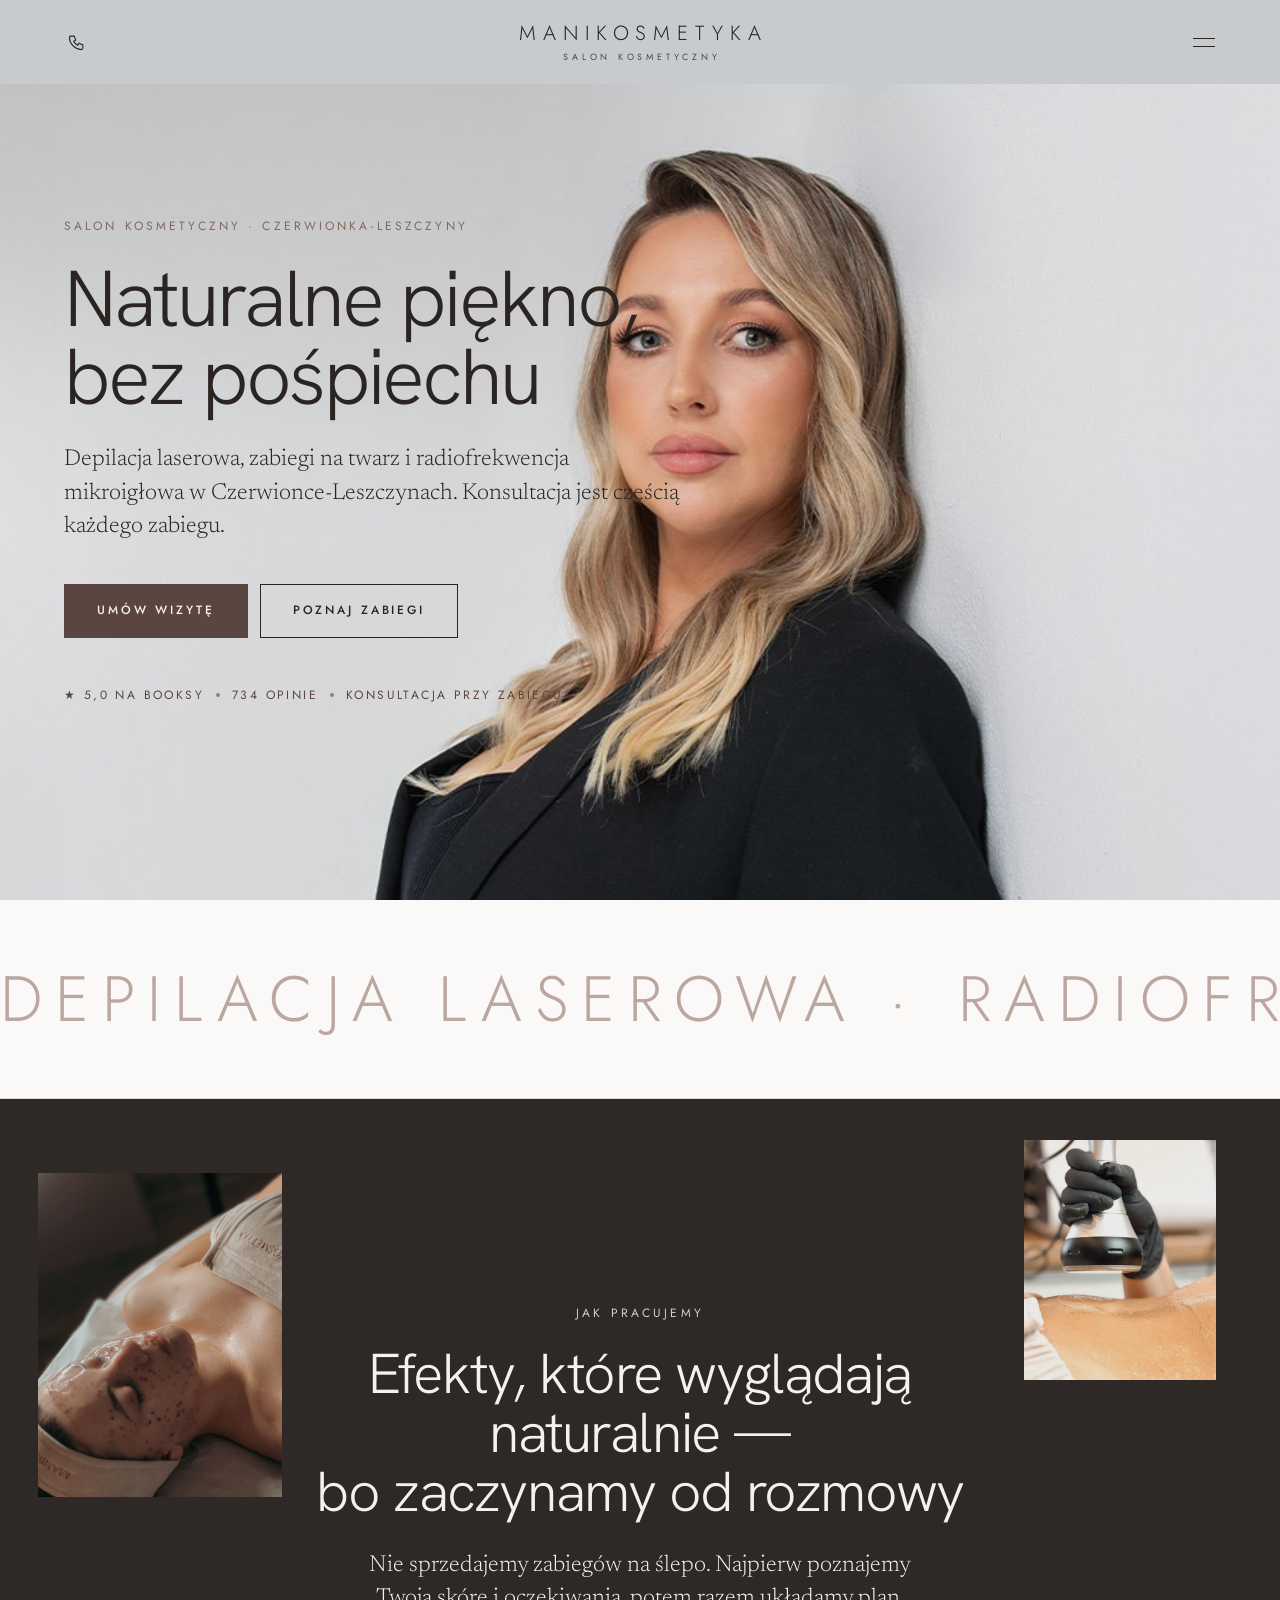
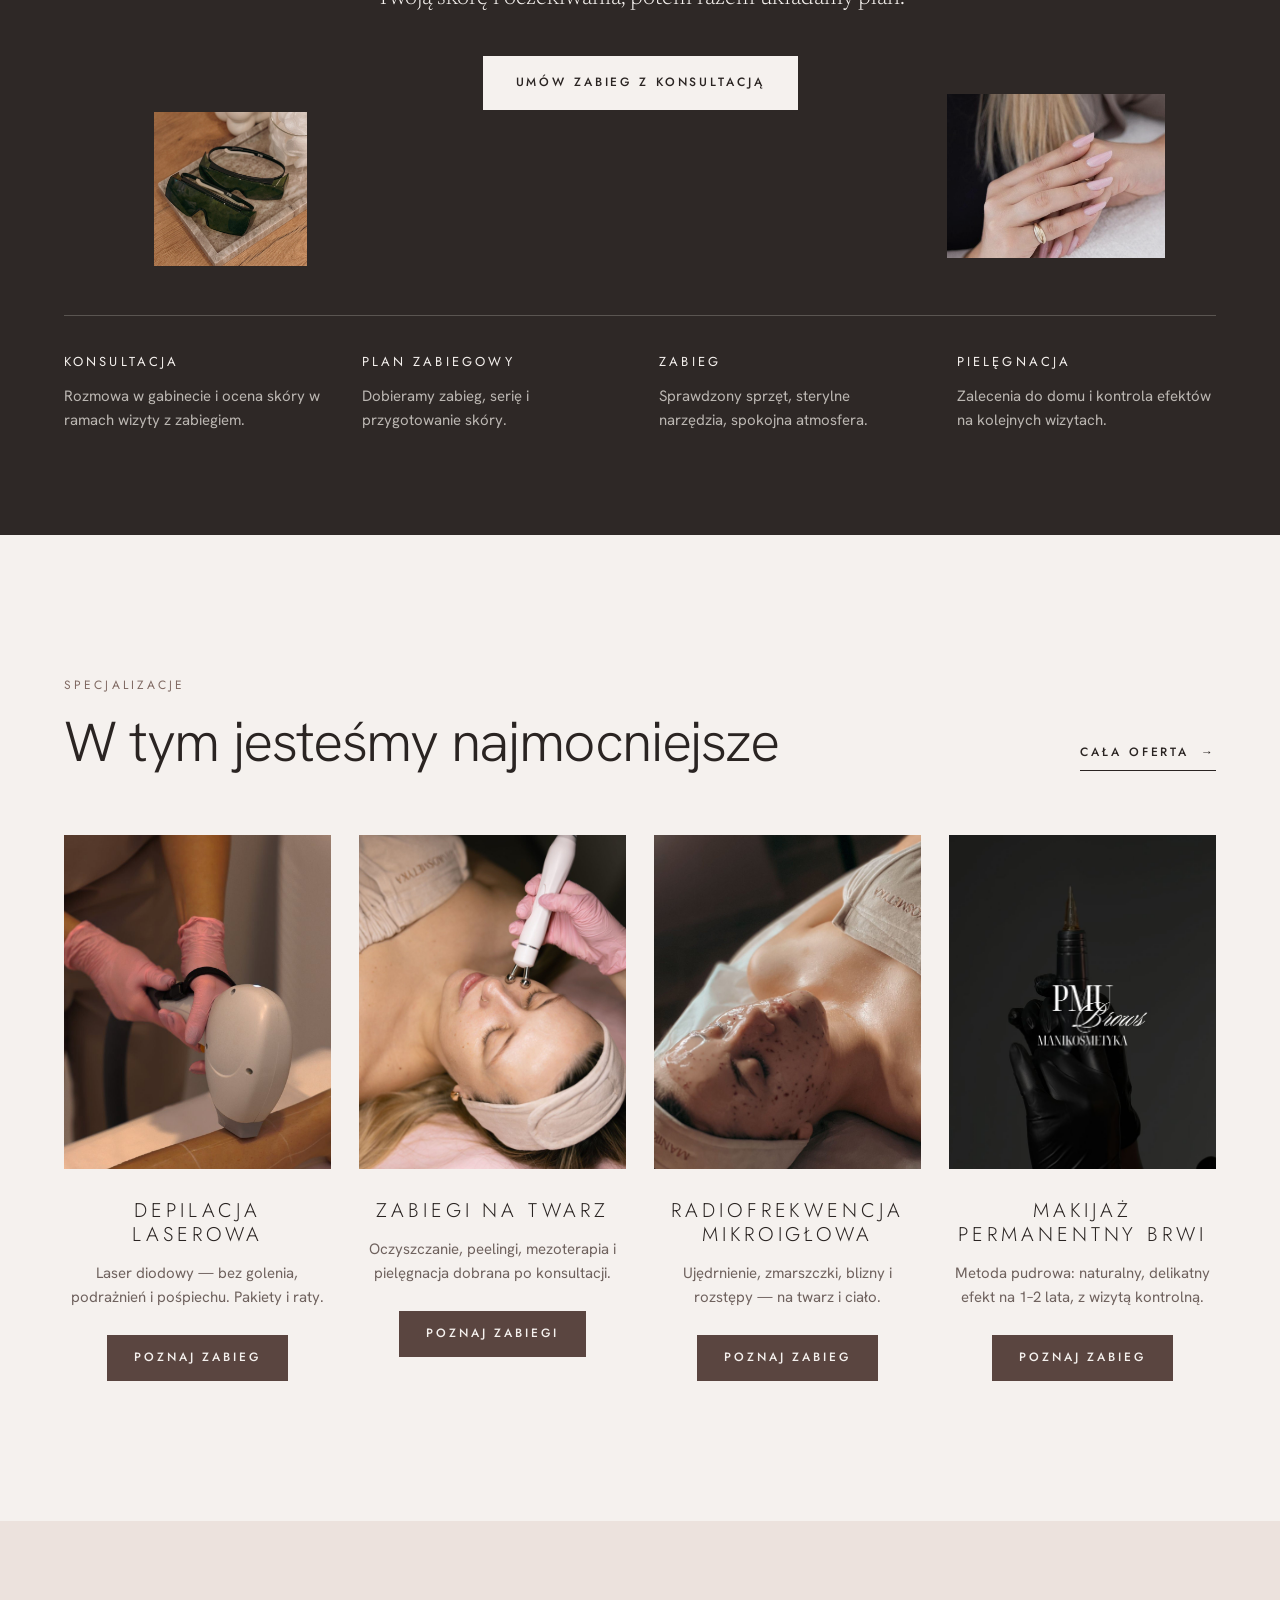
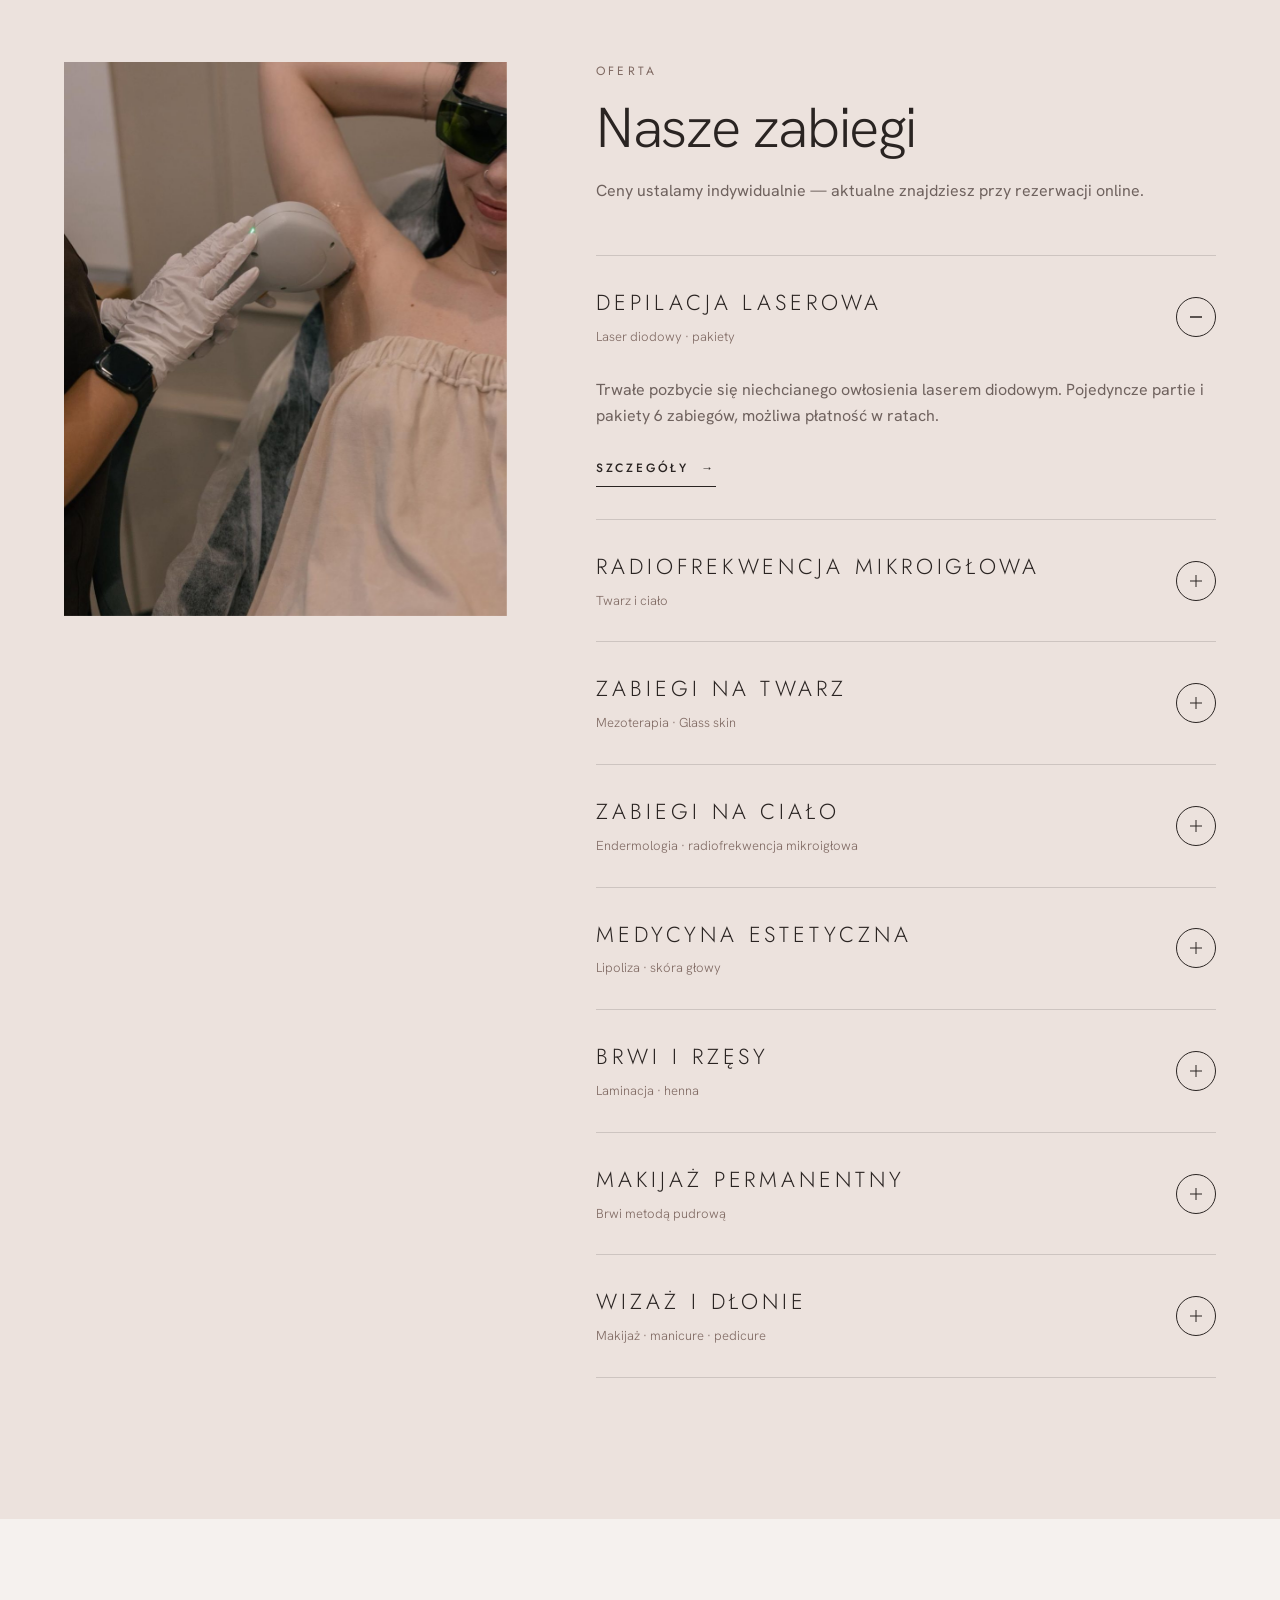
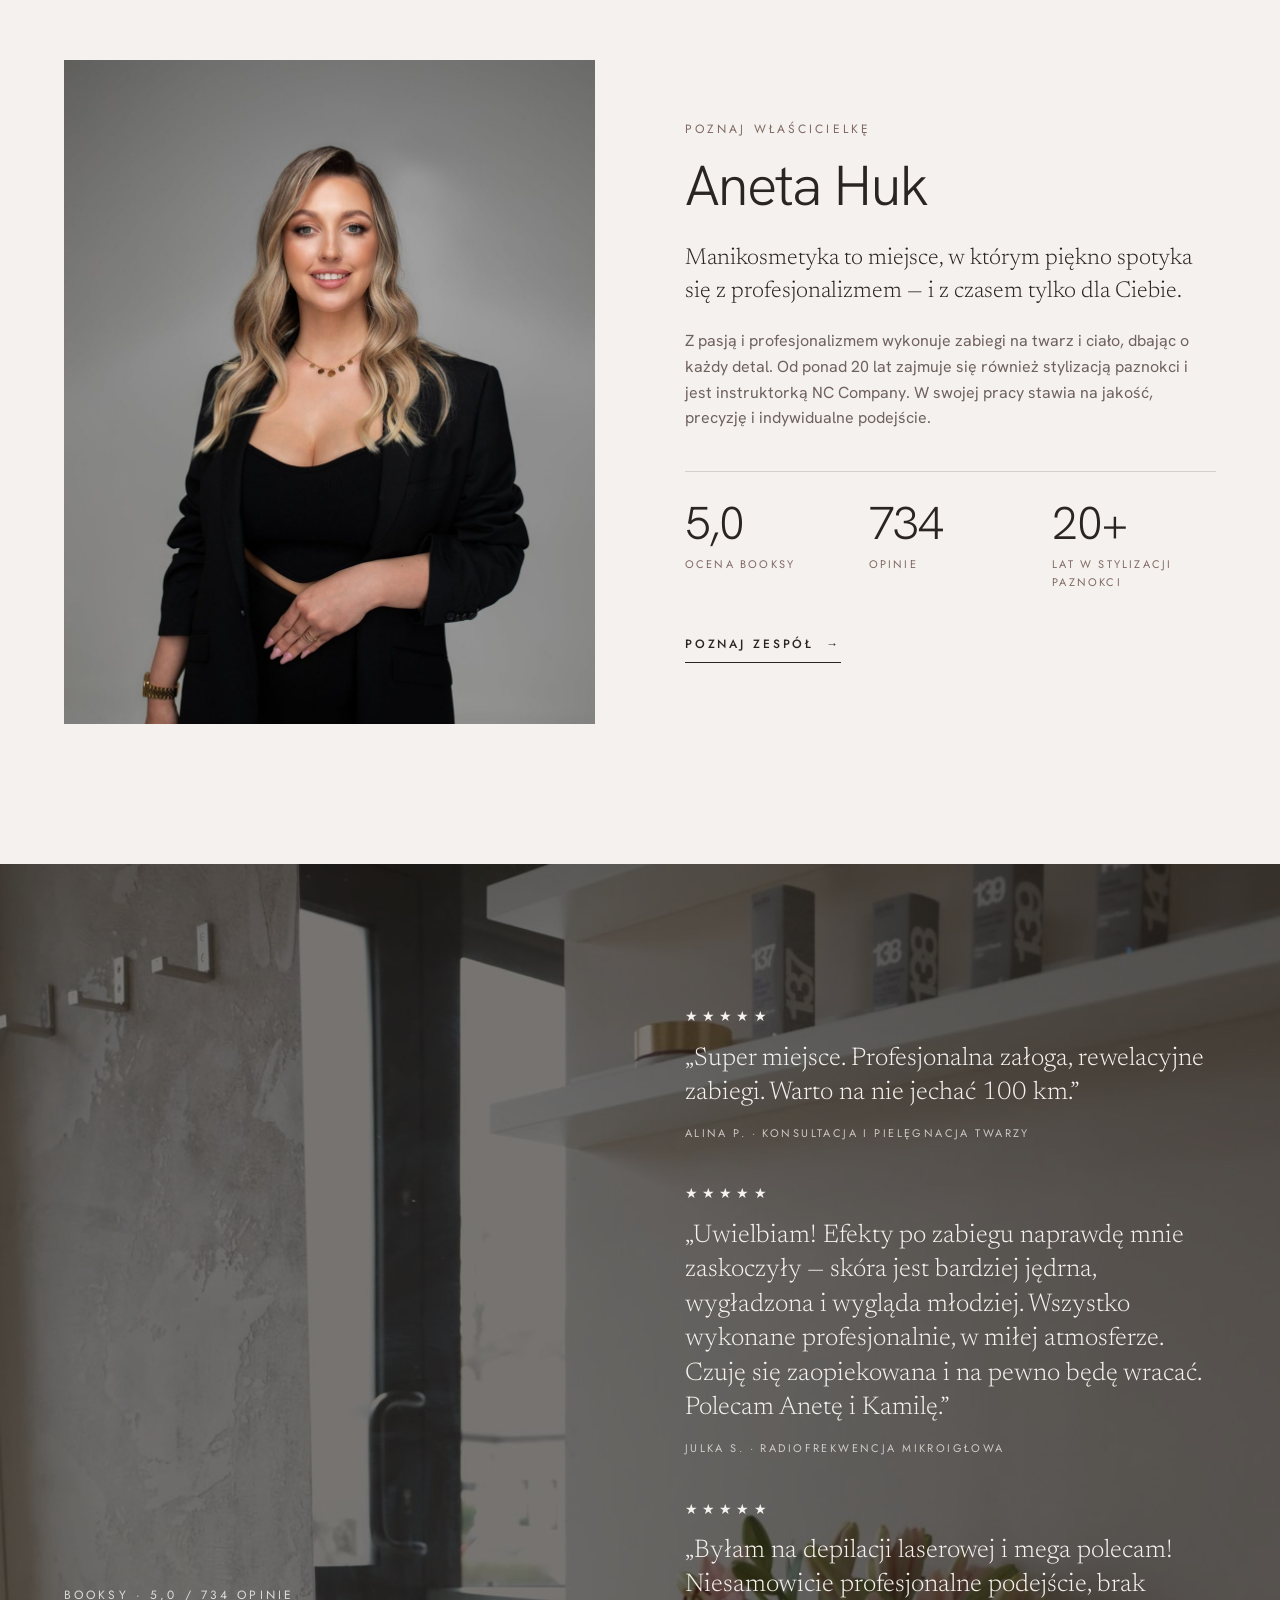
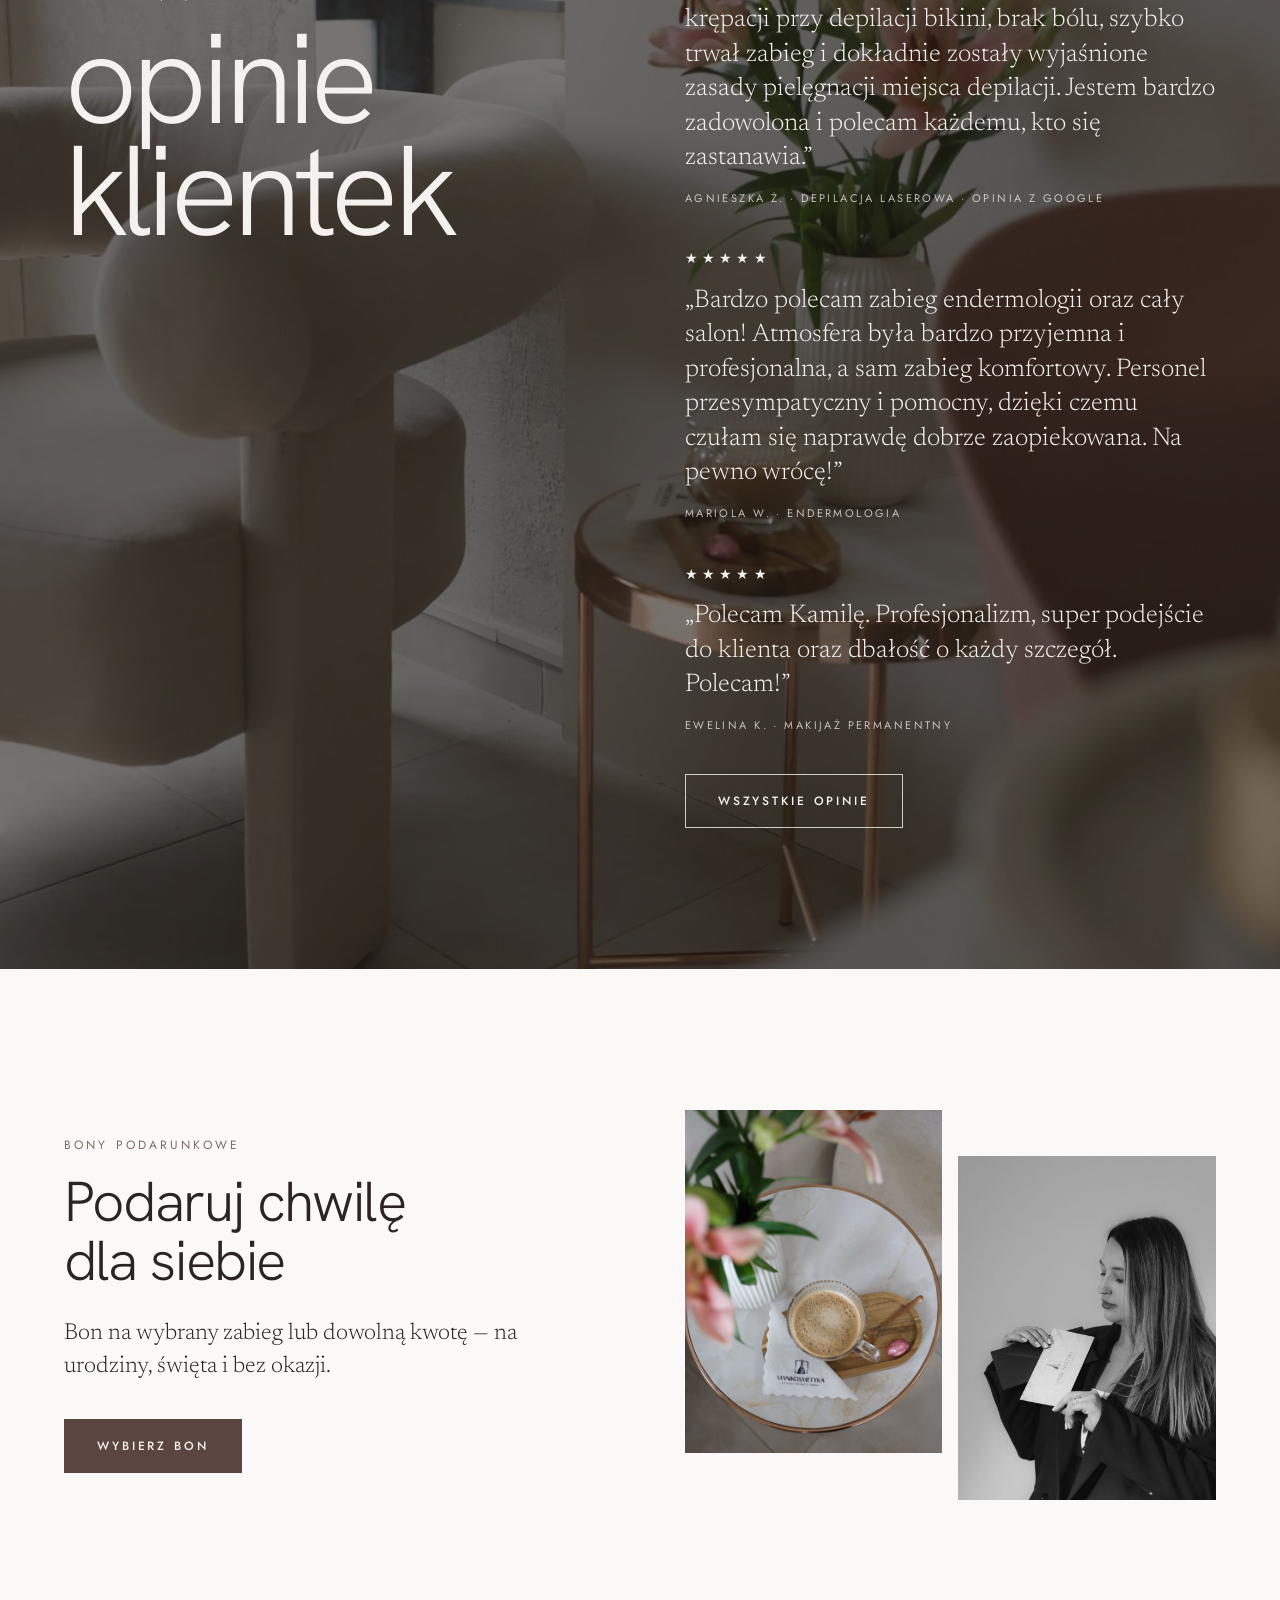
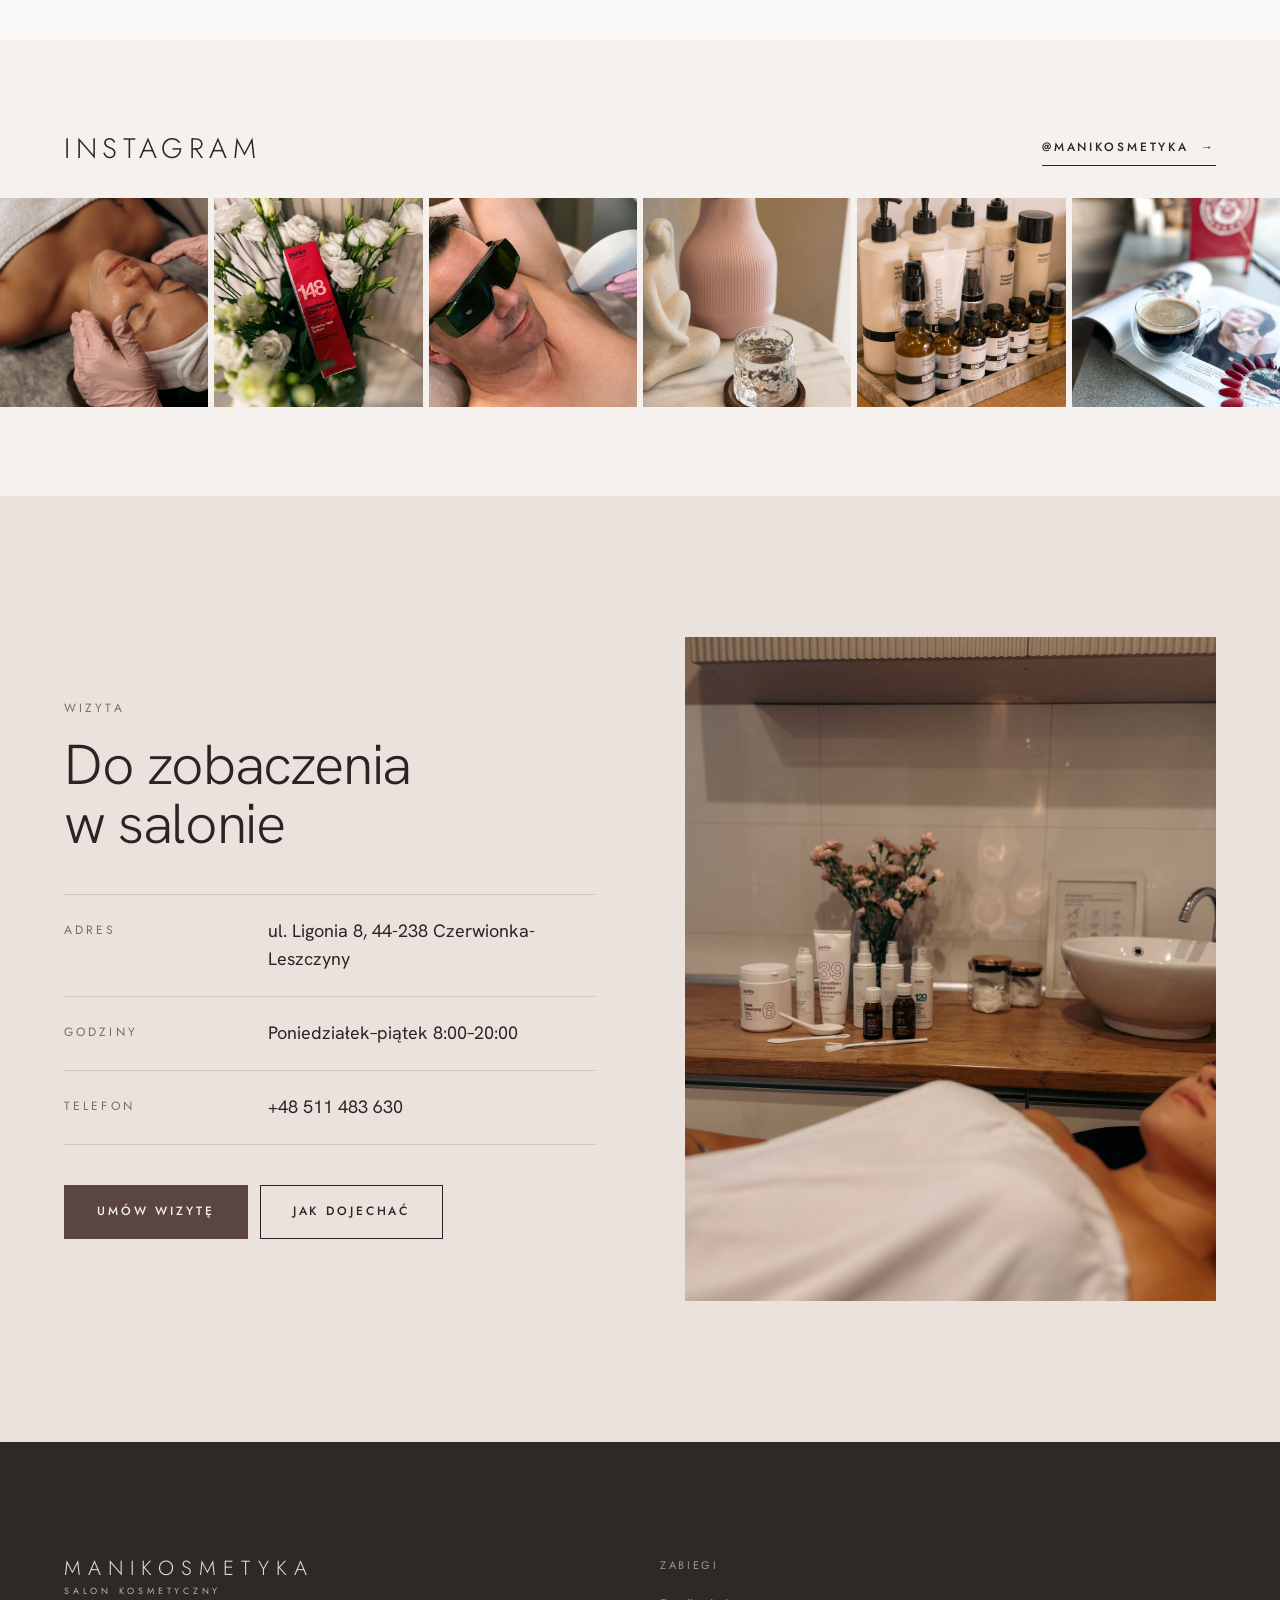
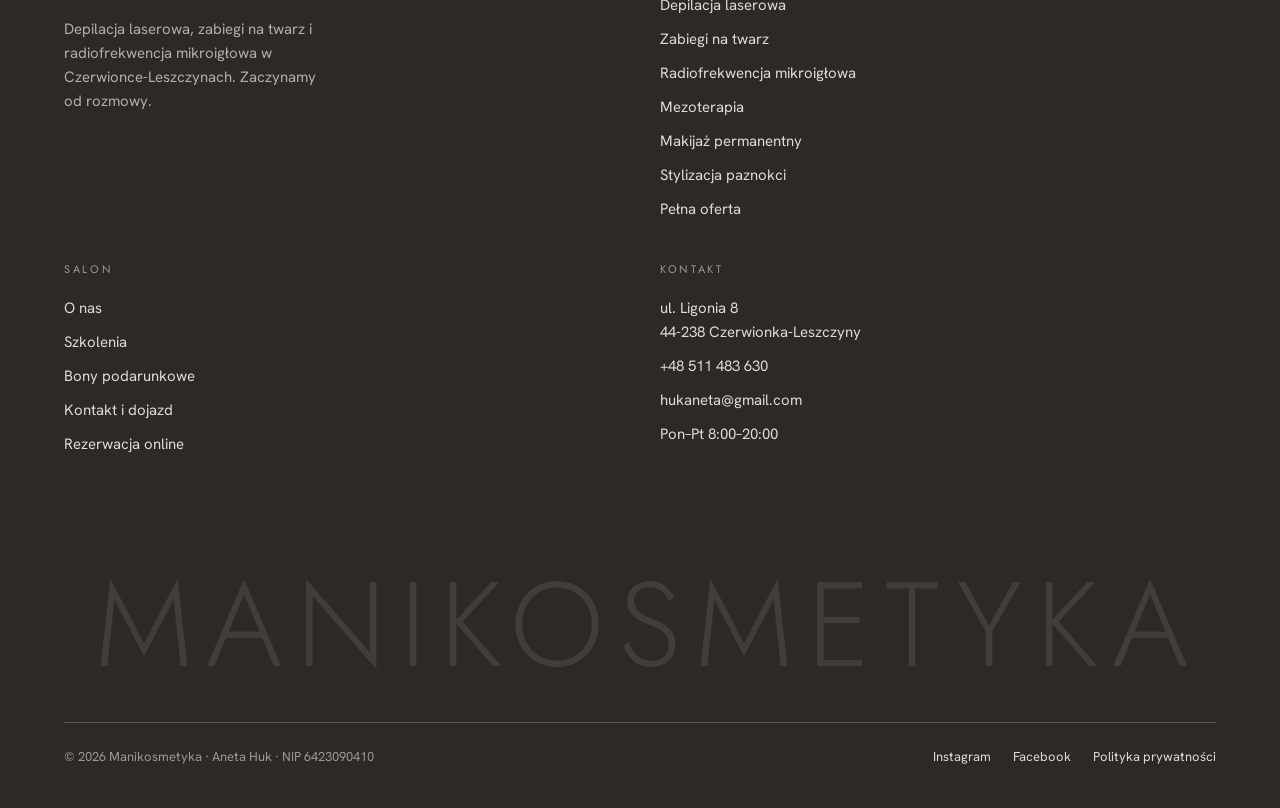
==== index.html @ e117f26b "Nowe zdjęcia od Kamili: kolaż, hero podstron, Geneo, endermologia, PMU, Szkolenia Co-Authored-By: Cl" ====
<!doctype html>
<html lang="pl">
<head>
<meta charset="utf-8">
<meta name="viewport" content="width=device-width, initial-scale=1, viewport-fit=cover">
<title>Manikosmetyka — salon kosmetyczny w Czerwionce-Leszczynach</title>
<meta name="description" content="Salon kosmetyczny w Czerwionce-Leszczynach: depilacja laserowa, zabiegi na twarz, radiofrekwencja mikroigłowa. Konsultacja przy każdym zabiegu.">
<meta name="theme-color" content="#F8F4EE">
<link rel="preload" href="fonts/hanken-grotesk-latin-300-normal.woff2" as="font" type="font/woff2" crossorigin>
<link rel="stylesheet" href="fonts.css">
<link rel="stylesheet" href="style.css">
</head>
<body class="light-top">
<a class="skip" href="#tresc">Przejdź do treści</a>
<header class="header">
  <div class="wrap header-in">
    <nav class="nav-l" aria-label="Zabiegi"><a href="depilacja-laserowa.html">Depilacja laserowa</a><a href="zabiegi-na-twarz.html">Zabiegi na twarz</a><a href="radiofrekwencja-mikroiglowa.html">Radiofrekwencja</a></nav>
    <a class="call" href="tel:+48511483630" aria-label="Zadzwoń: +48 511 483 630"><svg viewBox="0 0 24 24" fill="none" stroke="currentColor" stroke-width="1.4" aria-hidden="true"><path d="M5 4h4l2 5-2.5 1.5a11 11 0 0 0 5 5L15 13l5 2v4a2 2 0 0 1-2 2A16 16 0 0 1 3 6a2 2 0 0 1 2-2"/></svg></a>
    <a class="logo" href="index.html" aria-label="Manikosmetyka — strona główna"><b>MANIKOSMETYKA</b><i>salon kosmetyczny</i></a>
    <nav class="nav-r" aria-label="Salon"><a href="oferta.html">Oferta</a><a href="o-nas.html">O nas</a><a href="szkolenia.html">Szkolenia</a><a href="bony-podarunkowe.html">Bony</a><a href="kontakt.html">Kontakt</a><a class="btn btn-dark" href="https://booksy.com/pl-pl/106175_manikosmetyka_salon-kosmetyczny_12856_czerwionka-leszczyny" target="_blank" rel="noopener">Umów wizytę</a></nav>
    <button class="burger" type="button" aria-label="Otwórz menu" aria-expanded="false" aria-controls="menu"><span></span><span></span></button>
  </div>
</header>
<div class="menu" id="menu" aria-hidden="true">
  <nav aria-label="Menu"><a href="index.html" aria-current="page">Strona główna</a><a href="depilacja-laserowa.html">Depilacja laserowa</a><a href="zabiegi-na-twarz.html">Zabiegi na twarz</a><a href="radiofrekwencja-mikroiglowa.html">Radiofrekwencja</a><a href="oferta.html">Oferta</a><a href="o-nas.html">O nas</a><a href="szkolenia.html">Szkolenia</a><a href="bony-podarunkowe.html">Bony</a><a href="kontakt.html">Kontakt</a></nav>
  <div class="menu-foot">
    <a class="btn btn-dark" href="https://booksy.com/pl-pl/106175_manikosmetyka_salon-kosmetyczny_12856_czerwionka-leszczyny" target="_blank" rel="noopener">Umów wizytę</a>
    <a class="btn btn-line" href="tel:+48511483630">Zadzwoń · +48 511 483 630</a>
    <p>ul. Ligonia 8, Czerwionka-Leszczyny · pon–pt 8:00–20:00</p>
  </div>
</div>
<main id="tresc">

<section class="hero hero-home">
  <picture>
    <source media="(max-width: 900px), (max-aspect-ratio: 1/1)" srcset="img/hero-m.jpg">
    <img class="hero-bg" src="img/hero-wide.jpg" alt="Aneta Huk, właścicielka salonu Manikosmetyka" fetchpriority="high">
  </picture>
  <div class="wrap hero-in">
    <p class="label">Salon kosmetyczny <span class="hide-m">· Czerwionka-Leszczyny</span></p>
    <h1 class="display">Naturalne piękno, bez&nbsp;pośpiechu</h1>
    <p class="lead">Depilacja laserowa, zabiegi na twarz i radiofrekwencja mikroigłowa w Czerwionce-Leszczynach. Konsultacja jest częścią każdego zabiegu.</p>
    <div class="btns"><a class="btn btn-dark" href="https://booksy.com/pl-pl/106175_manikosmetyka_salon-kosmetyczny_12856_czerwionka-leszczyny" target="_blank" rel="noopener">Umów wizytę</a><a class="btn btn-line" href="#zabiegi">Poznaj zabiegi</a></div>
    <div class="hero-meta"><span>★ 5,0 na Booksy</span><span>734 opinie</span><span>Konsultacja przy zabiegu</span></div>
  </div>
</section>

<div class="marquee" aria-hidden="true"><div class="marquee-track"><span>Depilacja laserowa ·</span><span>Radiofrekwencja mikroigłowa ·</span><span>Mezoterapia mikroigłowa ·</span><span>Konsultacja przy zabiegu ·</span><span>Depilacja laserowa ·</span><span>Radiofrekwencja mikroigłowa ·</span><span>Mezoterapia mikroigłowa ·</span><span>Konsultacja przy zabiegu ·</span></div></div>

<section class="collage bg-dark">
 <div class="collage-stage">
  <div class="collage-imgs">
    <img class="collage-img c1" src="img/twarz-esthemax.jpg" alt="" loading="lazy">
    <img class="collage-img c2" src="img/twarz-glowica-nowa.jpg" alt="" loading="lazy">
    <img class="collage-img c3" src="img/dlonie-paznokcie.jpg" alt="" loading="lazy">
    <img class="collage-img c4" src="img/laser-okulary-tacka.jpg" alt="" loading="lazy">
  </div>
  <div class="wrap">
    <div class="collage-text rv">
      <p class="label">Jak pracujemy</p>
      <h2 class="h2">Efekty, które wyglądają naturalnie — bo&nbsp;zaczynamy od&nbsp;rozmowy</h2>
      <p class="lead">Nie sprzedajemy zabiegów na ślepo. Najpierw poznajemy Twoją skórę i oczekiwania, potem razem układamy plan.</p>
      <div class="btns"><a class="btn btn-light" href="https://booksy.com/pl-pl/106175_manikosmetyka_salon-kosmetyczny_12856_czerwionka-leszczyny" target="_blank" rel="noopener">Umów zabieg z konsultacją</a></div>
    </div>
  </div>
 </div>
  <div class="wrap">
    <div class="steps rv"><div class="grid-4"><div class="step"><h3>Konsultacja</h3><p>Rozmowa w gabinecie i ocena skóry w ramach wizyty z zabiegiem.</p></div><div class="step"><h3>Plan zabiegowy</h3><p>Dobieramy zabieg, serię i przygotowanie skóry.</p></div><div class="step"><h3>Zabieg</h3><p>Sprawdzony sprzęt, sterylne narzędzia, spokojna atmosfera.</p></div><div class="step"><h3>Pielęgnacja</h3><p>Zalecenia do domu i kontrola efektów na kolejnych wizytach.</p></div></div></div>
  </div>
</section>

<section class="section" id="specjalizacje">
  <div class="wrap">
    <div class="head-row rv">
      <div><p class="label">Specjalizacje</p><h2 class="h2">W tym jesteśmy najmocniejsze</h2></div>
      <a class="link" href="oferta.html">Cała oferta <span class="arr" aria-hidden="true">→</span></a>
    </div>
    <div class="grid-4 cards-4">
      <a class="card rv" href="depilacja-laserowa.html">
        <div class="card-media"><img src="img/laser-nogi.jpg" alt="Depilacja laserowa nóg" loading="lazy"></div>
        <h3 class="caps caps-lg">Depilacja laserowa</h3>
        <p>Laser diodowy — bez golenia, podrażnień i pośpiechu. Pakiety i raty.</p>
        <span class="btn btn-dark">Poznaj zabieg</span>
      </a>
      <a class="card rv" href="zabiegi-na-twarz.html">
        <div class="card-media"><img src="img/twarz-glowica-2.jpg" alt="Zabieg na twarz w gabinecie Manikosmetyka" loading="lazy"></div>
        <h3 class="caps caps-lg">Zabiegi na twarz</h3>
        <p>Oczyszczanie, peelingi, mezoterapia i pielęgnacja dobrana po konsultacji.</p>
        <span class="btn btn-dark">Poznaj zabiegi</span>
      </a>
      <a class="card rv" href="radiofrekwencja-mikroiglowa.html">
        <div class="card-media"><img src="img/twarz-maska.jpg" alt="Skóra twarzy po zabiegu mikroigłowym" loading="lazy"></div>
        <h3 class="caps caps-lg">Radiofrekwencja mikroigłowa</h3>
        <p>Ujędrnienie, zmarszczki, blizny i rozstępy — na twarz i ciało.</p>
        <span class="btn btn-dark">Poznaj zabieg</span>
      </a>
      <a class="card rv" href="oferta.html#pmu">
        <div class="card-media"><img src="img/pmu-brows.jpg" alt="PMU Brows Manikosmetyka" loading="lazy"></div>
        <h3 class="caps caps-lg">Makijaż permanentny brwi</h3>
        <p>Metoda pudrowa: naturalny, delikatny efekt na 1–2 lata, z wizytą kontrolną.</p>
        <span class="btn btn-dark">Poznaj zabieg</span>
      </a>
    </div>
  </div>
</section>

<section class="section bg-stone" id="zabiegi">
  <div class="wrap acc-grid">
    <div class="acc-media"><img src="img/laser-pacha-nowe.jpg" alt="Depilacja laserowa pach laserem diodowym" loading="lazy"></div>
    <div>
      <div class="rv" style="margin-bottom: clamp(32px, 4vw, 56px)">
        <p class="label">Oferta</p>
        <h2 class="h2" style="margin-top:18px">Nasze zabiegi</h2>
        <p class="body" style="margin-top:20px">Ceny ustalamy indywidualnie — aktualne znajdziesz przy rezerwacji online.</p>
      </div>
      <div class="acc rv"><details data-img="img/laser-pacha-nowe.jpg" data-alt="Depilacja laserowa pach laserem diodowym" open>
          <summary><span>Depilacja laserowa<small>Laser diodowy · pakiety</small></span><span class="ico" aria-hidden="true"></span></summary>
          <div class="acc-body"><p>Trwałe pozbycie się niechcianego owłosienia laserem diodowym. Pojedyncze partie i pakiety 6 zabiegów, możliwa płatność w ratach.</p><a class="link" href="depilacja-laserowa.html">Szczegóły <span class="arr" aria-hidden="true">→</span></a></div>
        </details><details data-img="img/twarz-mikronakluwanie.jpg" data-alt="Skóra twarzy po zabiegu mikroigłowym">
          <summary><span>Radiofrekwencja mikroigłowa<small>Twarz i ciało</small></span><span class="ico" aria-hidden="true"></span></summary>
          <div class="acc-body"><p>Mikronakłuwanie połączone z falami radiowymi: ujędrnienie, zmarszczki, blizny, rozstępy i pory — na twarz i ciało.</p><a class="link" href="radiofrekwencja-mikroiglowa.html">Szczegóły <span class="arr" aria-hidden="true">→</span></a></div>
        </details><details data-img="img/twarz-oczyszczanie.jpg" data-alt="Zabieg pielęgnacyjny na twarz w gabinecie">
          <summary><span>Zabiegi na twarz<small>Mezoterapia · Glass skin</small></span><span class="ico" aria-hidden="true"></span></summary>
          <div class="acc-body"><p>Zabiegi regenerujące, odmładzające i nawilżające — zawsze dobrane po konsultacji.</p><ul><li>Mezoterapia mikroigłowa</li><li>Glass skin</li></ul><a class="link" href="zabiegi-na-twarz.html">Szczegóły <span class="arr" aria-hidden="true">→</span></a></div>
        </details><details data-img="img/cialo-endermologia.jpg" data-alt="Kosmetolożka podczas zabiegu endermologii">
          <summary><span>Zabiegi na ciało<small>Endermologia · radiofrekwencja mikroigłowa</small></span><span class="ico" aria-hidden="true"></span></summary>
          <div class="acc-body"><p>Modelowanie i ujędrnianie sylwetki.</p><ul><li>Endermologia Primelle</li><li>Radiofrekwencja mikroigłowa na ciało</li><li>Rozstępy i blizny</li></ul><a class="link" href="oferta.html#cialo">Szczegóły <span class="arr" aria-hidden="true">→</span></a></div>
        </details><details data-img="img/twarz-maska.jpg" data-alt="Zabieg na twarz w gabinecie">
          <summary><span>Medycyna estetyczna<small>Lipoliza · skóra głowy</small></span><span class="ico" aria-hidden="true"></span></summary>
          <div class="acc-body"><p>Zabiegi iniekcyjne wykonywane po kwalifikacji.</p><ul><li>Lipoliza iniekcyjna</li><li>Mezoterapia skóry głowy Dr Cyj Hair Filler</li></ul><a class="link" href="oferta.html#estetyczna">Szczegóły <span class="arr" aria-hidden="true">→</span></a></div>
        </details><details data-img="img/brwi-produkty.jpg" data-alt="Kosmetyki do stylizacji brwi">
          <summary><span>Brwi i rzęsy<small>Laminacja · henna</small></span><span class="ico" aria-hidden="true"></span></summary>
          <div class="acc-body"><p>Oprawa oka, która wygląda naturalnie.</p><ul><li>Laminacja brwi</li><li>Henna pudrowa i żelowa</li><li>Henna rzęs</li><li>Regulacja woskiem</li></ul><a class="link" href="oferta.html#brwi">Szczegóły <span class="arr" aria-hidden="true">→</span></a></div>
        </details><details data-img="img/pmu-brows.jpg" data-alt="PMU Brows Manikosmetyka">
          <summary><span>Makijaż permanentny<small>Brwi metodą pudrową</small></span><span class="ico" aria-hidden="true"></span></summary>
          <div class="acc-body"><p>Brwi metodą pudrową z wizytą kontrolną oraz korekty wcześniejszych pigmentacji.</p><a class="link" href="oferta.html#pmu">Szczegóły <span class="arr" aria-hidden="true">→</span></a></div>
        </details><details data-img="img/dlonie-lakiery.jpg" data-alt="Lakiery hybrydowe w salonie">
          <summary><span>Wizaż i dłonie<small>Makijaż · manicure · pedicure</small></span><span class="ico" aria-hidden="true"></span></summary>
          <div class="acc-body"><p>Makijaż okolicznościowy i ślubny z możliwością dojazdu, manicure i pedicure.</p><a class="link" href="oferta.html#wizaz">Szczegóły <span class="arr" aria-hidden="true">→</span></a></div>
        </details></div>
    </div>
  </div>
</section>

<section class="section">
  <div class="wrap split">
    <img class="portrait rv" src="img/aneta.jpg" alt="Aneta Huk — właścicielka salonu" style="object-position: 50% 20%" loading="lazy">
    <div class="rv" style="--gap: 26px">
      <p class="label">Poznaj właścicielkę</p>
      <h2 class="h2" style="margin-top:18px">Aneta Huk</h2>
      <p class="lead" style="margin-top:26px">Manikosmetyka to miejsce, w którym piękno spotyka się z profesjonalizmem — i z czasem tylko dla Ciebie.</p>
      <p class="body" style="margin-top:20px">Z pasją i profesjonalizmem wykonuje zabiegi na twarz i ciało, dbając o każdy detal. Od ponad 20 lat zajmuje się również stylizacją paznokci i jest instruktorką NC Company. W swojej pracy stawia na jakość, precyzję i indywidualne podejście.</p>
      <div class="stats" style="margin-top:40px">
        <div class="stat"><b>5,0</b><span>ocena Booksy</span></div>
        <div class="stat"><b>734</b><span>opinie</span></div>
        <div class="stat"><b>20+</b><span>lat w stylizacji paznokci</span></div>
      </div>
      <a class="link" href="o-nas.html" style="margin-top:36px">Poznaj zespół <span class="arr" aria-hidden="true">→</span></a>
    </div>
  </div>
</section>

<section class="band section">
  <img src="img/wnetrze-kacik.jpg" alt="" loading="lazy">
  <div class="wrap notes">
    <div class="rv">
      <p class="label">Booksy · 5,0 / 734 opinie</p>
      <p class="notes-title">opinie<br>klientek</p>
    </div>
    <div class="quotes rv">
      <figure class="quote"><div class="stars" aria-label="5 na 5">★★★★★</div><blockquote>„Super miejsce. Profesjonalna załoga, rewelacyjne zabiegi. Warto na nie jechać 100 km.”</blockquote><figcaption>Alina P. · konsultacja i pielęgnacja twarzy</figcaption></figure>
      <figure class="quote"><div class="stars" aria-label="5 na 5">★★★★★</div><blockquote>„Uwielbiam! Efekty po zabiegu naprawdę mnie zaskoczyły — skóra jest bardziej jędrna, wygładzona i wygląda młodziej. Wszystko wykonane profesjonalnie, w miłej atmosferze. Czuję się zaopiekowana i na pewno będę wracać. Polecam Anetę i Kamilę.”</blockquote><figcaption>Julka S. · radiofrekwencja mikroigłowa</figcaption></figure>
      <figure class="quote"><div class="stars" aria-label="5 na 5">★★★★★</div><blockquote>„Byłam na depilacji laserowej i mega polecam! Niesamowicie profesjonalne podejście, brak krępacji przy depilacji bikini, brak bólu, szybko trwał zabieg i dokładnie zostały wyjaśnione zasady pielęgnacji miejsca depilacji. Jestem bardzo zadowolona i polecam każdemu, kto się zastanawia.”</blockquote><figcaption>Agnieszka Ż. · depilacja laserowa · opinia z Google</figcaption></figure>
      <figure class="quote"><div class="stars" aria-label="5 na 5">★★★★★</div><blockquote>„Bardzo polecam zabieg endermologii oraz cały salon! Atmosfera była bardzo przyjemna i profesjonalna, a sam zabieg komfortowy. Personel przesympatyczny i pomocny, dzięki czemu czułam się naprawdę dobrze zaopiekowana. Na pewno wrócę!”</blockquote><figcaption>Mariola W. · endermologia</figcaption></figure>
      <figure class="quote"><div class="stars" aria-label="5 na 5">★★★★★</div><blockquote>„Polecam Kamilę. Profesjonalizm, super podejście do klienta oraz dbałość o każdy szczegół. Polecam!”</blockquote><figcaption>Ewelina K. · makijaż permanentny</figcaption></figure>
      <div><a class="btn btn-ghost" href="https://booksy.com/pl-pl/106175_manikosmetyka_salon-kosmetyczny_12856_czerwionka-leszczyny" target="_blank" rel="noopener">Wszystkie opinie</a></div>
    </div>
  </div>
</section>

<section class="section bg-paper">
  <div class="wrap split">
    <div class="rv">
      <p class="label">Bony podarunkowe</p>
      <h2 class="h2" style="margin-top:18px">Podaruj chwilę dla siebie</h2>
      <p class="lead" style="margin-top:26px">Bon na wybrany zabieg lub dowolną kwotę — na urodziny, święta i bez okazji.</p>
      <div class="btns" style="margin-top:36px"><a class="btn btn-dark" href="bony-podarunkowe.html">Wybierz bon</a></div>
    </div>
    <div class="pair rv">
      <img class="media r-34" src="img/wnetrze-kawa.jpg" alt="Kawa z logo Manikosmetyki w strefie relaksu" loading="lazy">
      <img class="media r-34" src="img/bon-podarunkowy.jpg" alt="Bon podarunkowy Manikosmetyki w eleganckiej kopercie" loading="lazy">
    </div>
  </div>
</section>

<section class="section-sm">
  <div class="wrap">
    <div class="head-row rv" style="margin-bottom:32px">
      <h2 class="caps caps-lg">Instagram</h2>
      <a class="link" href="https://www.instagram.com/manikosmetyka/" target="_blank" rel="noopener">@manikosmetyka <span class="arr" aria-hidden="true">→</span></a>
    </div>
  </div>
  <div class="ig rv">
    <a href="https://www.instagram.com/manikosmetyka/" target="_blank" rel="noopener" aria-label="Instagram — zdjęcie 1"><img src="img/zabieg-twarz-dlonie.jpg" alt="" loading="lazy"></a>
    <a href="https://www.instagram.com/manikosmetyka/" target="_blank" rel="noopener" aria-label="Instagram — zdjęcie 2"><img src="img/kwiaty-produkty.jpg" alt="" loading="lazy"></a>
    <a href="https://www.instagram.com/manikosmetyka/" target="_blank" rel="noopener" aria-label="Instagram — zdjęcie 3"><img src="img/laser-mezczyzna.jpg" alt="" loading="lazy"></a>
    <a href="https://www.instagram.com/manikosmetyka/" target="_blank" rel="noopener" aria-label="Instagram — zdjęcie 4"><img src="img/wnetrze-wazon.jpg" alt="" loading="lazy"></a>
    <a href="https://www.instagram.com/manikosmetyka/" target="_blank" rel="noopener" aria-label="Instagram — zdjęcie 5"><img src="img/twarz-pca.jpg" alt="" loading="lazy"></a>
    <a href="https://www.instagram.com/manikosmetyka/" target="_blank" rel="noopener" aria-label="Instagram — zdjęcie 6"><img src="img/kawa-magazyn.jpg" alt="" loading="lazy"></a>
  </div>
</section>

<section class="section bg-stone">
  <div class="wrap split">
    <div class="rv keep">
      <p class="label">Wizyta</p>
      <h2 class="h2" style="margin-top:18px">Do zobaczenia w salonie</h2>
      <div class="info" style="margin-top:40px">
        <div class="info-row"><span class="label">Adres</span><a href="https://www.google.com/maps/search/?api=1&amp;query=Ligonia+8+Czerwionka-Leszczyny" target="_blank" rel="noopener">ul. Ligonia 8, 44-238 Czerwionka-Leszczyny</a></div>
        <div class="info-row"><span class="label">Godziny</span><p>Poniedziałek–piątek 8:00–20:00</p></div>
        <div class="info-row"><span class="label">Telefon</span><a href="tel:+48511483630">+48 511 483 630</a></div>
      </div>
      <div class="btns" style="margin-top:40px"><a class="btn btn-dark" href="https://booksy.com/pl-pl/106175_manikosmetyka_salon-kosmetyczny_12856_czerwionka-leszczyny" target="_blank" rel="noopener">Umów wizytę</a><a class="btn btn-line" href="kontakt.html">Jak dojechać</a></div>
    </div>
    <img class="media r-45 rv" src="img/gabinet-zabiegowy.jpg" alt="Gabinet zabiegowy Manikosmetyka" loading="lazy">
  </div>
</section>
</main>
<footer class="footer">
  <div class="wrap">
    <div class="footer-top">
      <div>
        <a class="logo" href="index.html"><b>MANIKOSMETYKA</b><i>salon kosmetyczny</i></a>
        <p>Depilacja laserowa, zabiegi na twarz i radiofrekwencja mikroigłowa w Czerwionce-Leszczynach. Zaczynamy od rozmowy.</p>
      </div>
      <div>
        <h4>Zabiegi</h4>
        <ul>
          <li><a href="depilacja-laserowa.html">Depilacja laserowa</a></li>
          <li><a href="zabiegi-na-twarz.html">Zabiegi na twarz</a></li>
          <li><a href="radiofrekwencja-mikroiglowa.html">Radiofrekwencja mikroigłowa</a></li>
          <li><a href="zabiegi-na-twarz.html">Mezoterapia</a></li>
          <li><a href="oferta.html#pmu">Makijaż permanentny</a></li>
          <li><a href="oferta.html#dlonie">Stylizacja paznokci</a></li>
          <li><a href="oferta.html">Pełna oferta</a></li>
        </ul>
      </div>
      <div>
        <h4>Salon</h4>
        <ul>
          <li><a href="o-nas.html">O nas</a></li>
          <li><a href="szkolenia.html">Szkolenia</a></li>
          <li><a href="bony-podarunkowe.html">Bony podarunkowe</a></li>
          <li><a href="kontakt.html">Kontakt i dojazd</a></li>
          <li><a href="https://booksy.com/pl-pl/106175_manikosmetyka_salon-kosmetyczny_12856_czerwionka-leszczyny" target="_blank" rel="noopener">Rezerwacja online</a></li>
        </ul>
      </div>
      <div>
        <h4>Kontakt</h4>
        <ul>
          <li><a href="https://www.google.com/maps/search/?api=1&amp;query=Ligonia+8+Czerwionka-Leszczyny" target="_blank" rel="noopener">ul. Ligonia 8<br>44-238 Czerwionka-Leszczyny</a></li>
          <li><a href="tel:+48511483630">+48 511 483 630</a></li>
          <li><a href="mailto:hukaneta@gmail.com">hukaneta@gmail.com</a></li>
          <li>Pon–Pt 8:00–20:00</li>
        </ul>
      </div>
    </div>
    <div class="footer-big" aria-hidden="true"><span>MANIKOSMETYKA</span></div>
    <div class="footer-bottom">
      <span>© 2026 Manikosmetyka · Aneta Huk · NIP 6423090410</span>
      <div><a href="https://www.instagram.com/manikosmetyka/" target="_blank" rel="noopener">Instagram</a><a href="https://www.facebook.com/ManiKosmetyka/" target="_blank" rel="noopener">Facebook</a><a href="#">Polityka prywatności</a></div>
    </div>
  </div>
</footer>
<div class="bookbar">
  <a class="btn btn-dark" href="https://booksy.com/pl-pl/106175_manikosmetyka_salon-kosmetyczny_12856_czerwionka-leszczyny" target="_blank" rel="noopener">Umów wizytę</a>
  <a class="btn btn-line" href="tel:+48511483630" aria-label="Zadzwoń"><svg viewBox="0 0 24 24" fill="none" stroke="currentColor" stroke-width="1.4" aria-hidden="true"><path d="M5 4h4l2 5-2.5 1.5a11 11 0 0 0 5 5L15 13l5 2v4a2 2 0 0 1-2 2A16 16 0 0 1 3 6a2 2 0 0 1 2-2"/></svg></a>
</div>
<script src="main.js"></script>
</body>
</html>
---- fonts.css ----
/* hanken-grotesk-latin-ext-300-normal */
@font-face {
  font-family: 'Hanken Grotesk';
  font-style: normal;
  font-display: swap;
  font-weight: 300;
  src: url(fonts/hanken-grotesk-latin-ext-300-normal.woff2) format('woff2');
  unicode-range: U+0100-02BA,U+02BD-02C5,U+02C7-02CC,U+02CE-02D7,U+02DD-02FF,U+0304,U+0308,U+0329,U+1D00-1DBF,U+1E00-1E9F,U+1EF2-1EFF,U+2020,U+20A0-20AB,U+20AD-20C0,U+2113,U+2C60-2C7F,U+A720-A7FF;
}
/* hanken-grotesk-latin-300-normal */
@font-face {
  font-family: 'Hanken Grotesk';
  font-style: normal;
  font-display: swap;
  font-weight: 300;
  src: url(fonts/hanken-grotesk-latin-300-normal.woff2) format('woff2');
  unicode-range: U+0000-00FF,U+0131,U+0152-0153,U+02BB-02BC,U+02C6,U+02DA,U+02DC,U+0304,U+0308,U+0329,U+2000-206F,U+20AC,U+2122,U+2191,U+2193,U+2212,U+2215,U+FEFF,U+FFFD;
}
/* hanken-grotesk-latin-ext-400-normal */
@font-face {
  font-family: 'Hanken Grotesk';
  font-style: normal;
  font-display: swap;
  font-weight: 400;
  src: url(fonts/hanken-grotesk-latin-ext-400-normal.woff2) format('woff2');
  unicode-range: U+0100-02BA,U+02BD-02C5,U+02C7-02CC,U+02CE-02D7,U+02DD-02FF,U+0304,U+0308,U+0329,U+1D00-1DBF,U+1E00-1E9F,U+1EF2-1EFF,U+2020,U+20A0-20AB,U+20AD-20C0,U+2113,U+2C60-2C7F,U+A720-A7FF;
}
/* hanken-grotesk-latin-400-normal */
@font-face {
  font-family: 'Hanken Grotesk';
  font-style: normal;
  font-display: swap;
  font-weight: 400;
  src: url(fonts/hanken-grotesk-latin-400-normal.woff2) format('woff2');
  unicode-range: U+0000-00FF,U+0131,U+0152-0153,U+02BB-02BC,U+02C6,U+02DA,U+02DC,U+0304,U+0308,U+0329,U+2000-206F,U+20AC,U+2122,U+2191,U+2193,U+2212,U+2215,U+FEFF,U+FFFD;
}
/* hanken-grotesk-latin-ext-500-normal */
@font-face {
  font-family: 'Hanken Grotesk';
  font-style: normal;
  font-display: swap;
  font-weight: 500;
  src: url(fonts/hanken-grotesk-latin-ext-500-normal.woff2) format('woff2');
  unicode-range: U+0100-02BA,U+02BD-02C5,U+02C7-02CC,U+02CE-02D7,U+02DD-02FF,U+0304,U+0308,U+0329,U+1D00-1DBF,U+1E00-1E9F,U+1EF2-1EFF,U+2020,U+20A0-20AB,U+20AD-20C0,U+2113,U+2C60-2C7F,U+A720-A7FF;
}
/* hanken-grotesk-latin-500-normal */
@font-face {
  font-family: 'Hanken Grotesk';
  font-style: normal;
  font-display: swap;
  font-weight: 500;
  src: url(fonts/hanken-grotesk-latin-500-normal.woff2) format('woff2');
  unicode-range: U+0000-00FF,U+0131,U+0152-0153,U+02BB-02BC,U+02C6,U+02DA,U+02DC,U+0304,U+0308,U+0329,U+2000-206F,U+20AC,U+2122,U+2191,U+2193,U+2212,U+2215,U+FEFF,U+FFFD;
}
/* jost-latin-ext-300-normal */
@font-face {
  font-family: 'Jost';
  font-style: normal;
  font-display: swap;
  font-weight: 300;
  src: url(fonts/jost-latin-ext-300-normal.woff2) format('woff2');
  unicode-range: U+0100-02BA,U+02BD-02C5,U+02C7-02CC,U+02CE-02D7,U+02DD-02FF,U+0304,U+0308,U+0329,U+1D00-1DBF,U+1E00-1E9F,U+1EF2-1EFF,U+2020,U+20A0-20AB,U+20AD-20C0,U+2113,U+2C60-2C7F,U+A720-A7FF;
}
/* jost-latin-300-normal */
@font-face {
  font-family: 'Jost';
  font-style: normal;
  font-display: swap;
  font-weight: 300;
  src: url(fonts/jost-latin-300-normal.woff2) format('woff2');
  unicode-range: U+0000-00FF,U+0131,U+0152-0153,U+02BB-02BC,U+02C6,U+02DA,U+02DC,U+0304,U+0308,U+0329,U+2000-206F,U+20AC,U+2122,U+2191,U+2193,U+2212,U+2215,U+FEFF,U+FFFD;
}
/* jost-latin-ext-400-normal */
@font-face {
  font-family: 'Jost';
  font-style: normal;
  font-display: swap;
  font-weight: 400;
  src: url(fonts/jost-latin-ext-400-normal.woff2) format('woff2');
  unicode-range: U+0100-02BA,U+02BD-02C5,U+02C7-02CC,U+02CE-02D7,U+02DD-02FF,U+0304,U+0308,U+0329,U+1D00-1DBF,U+1E00-1E9F,U+1EF2-1EFF,U+2020,U+20A0-20AB,U+20AD-20C0,U+2113,U+2C60-2C7F,U+A720-A7FF;
}
/* jost-latin-400-normal */
@font-face {
  font-family: 'Jost';
  font-style: normal;
  font-display: swap;
  font-weight: 400;
  src: url(fonts/jost-latin-400-normal.woff2) format('woff2');
  unicode-range: U+0000-00FF,U+0131,U+0152-0153,U+02BB-02BC,U+02C6,U+02DA,U+02DC,U+0304,U+0308,U+0329,U+2000-206F,U+20AC,U+2122,U+2191,U+2193,U+2212,U+2215,U+FEFF,U+FFFD;
}
/* jost-latin-ext-500-normal */
@font-face {
  font-family: 'Jost';
  font-style: normal;
  font-display: swap;
  font-weight: 500;
  src: url(fonts/jost-latin-ext-500-normal.woff2) format('woff2');
  unicode-range: U+0100-02BA,U+02BD-02C5,U+02C7-02CC,U+02CE-02D7,U+02DD-02FF,U+0304,U+0308,U+0329,U+1D00-1DBF,U+1E00-1E9F,U+1EF2-1EFF,U+2020,U+20A0-20AB,U+20AD-20C0,U+2113,U+2C60-2C7F,U+A720-A7FF;
}
/* jost-latin-500-normal */
@font-face {
  font-family: 'Jost';
  font-style: normal;
  font-display: swap;
  font-weight: 500;
  src: url(fonts/jost-latin-500-normal.woff2) format('woff2');
  unicode-range: U+0000-00FF,U+0131,U+0152-0153,U+02BB-02BC,U+02C6,U+02DA,U+02DC,U+0304,U+0308,U+0329,U+2000-206F,U+20AC,U+2122,U+2191,U+2193,U+2212,U+2215,U+FEFF,U+FFFD;
}
/* newsreader-latin-ext-300-normal */
@font-face {
  font-family: 'Newsreader';
  font-style: normal;
  font-display: swap;
  font-weight: 300;
  src: url(fonts/newsreader-latin-ext-300-normal.woff2) format('woff2');
  unicode-range: U+0100-02BA,U+02BD-02C5,U+02C7-02CC,U+02CE-02D7,U+02DD-02FF,U+0304,U+0308,U+0329,U+1D00-1DBF,U+1E00-1E9F,U+1EF2-1EFF,U+2020,U+20A0-20AB,U+20AD-20C0,U+2113,U+2C60-2C7F,U+A720-A7FF;
}
/* newsreader-latin-300-normal */
@font-face {
  font-family: 'Newsreader';
  font-style: normal;
  font-display: swap;
  font-weight: 300;
  src: url(fonts/newsreader-latin-300-normal.woff2) format('woff2');
  unicode-range: U+0000-00FF,U+0131,U+0152-0153,U+02BB-02BC,U+02C6,U+02DA,U+02DC,U+0304,U+0308,U+0329,U+2000-206F,U+20AC,U+2122,U+2191,U+2193,U+2212,U+2215,U+FEFF,U+FFFD;
}
/* newsreader-latin-ext-400-normal */
@font-face {
  font-family: 'Newsreader';
  font-style: normal;
  font-display: swap;
  font-weight: 400;
  src: url(fonts/newsreader-latin-ext-400-normal.woff2) format('woff2');
  unicode-range: U+0100-02BA,U+02BD-02C5,U+02C7-02CC,U+02CE-02D7,U+02DD-02FF,U+0304,U+0308,U+0329,U+1D00-1DBF,U+1E00-1E9F,U+1EF2-1EFF,U+2020,U+20A0-20AB,U+20AD-20C0,U+2113,U+2C60-2C7F,U+A720-A7FF;
}
/* newsreader-latin-400-normal */
@font-face {
  font-family: 'Newsreader';
  font-style: normal;
  font-display: swap;
  font-weight: 400;
  src: url(fonts/newsreader-latin-400-normal.woff2) format('woff2');
  unicode-range: U+0000-00FF,U+0131,U+0152-0153,U+02BB-02BC,U+02C6,U+02DA,U+02DC,U+0304,U+0308,U+0329,U+2000-206F,U+20AC,U+2122,U+2191,U+2193,U+2212,U+2215,U+FEFF,U+FFFD;
}
---- style.css ----
/* Manikosmetyka — v2 (inspiracja: ROE, KW Beauty, Nirelle) */
:root {
  --cream: #F5F1EE;
  --paper: #FBF9F7;
  --stone: #ECE2DD;
  --taupe: #BBA79F;
  --taupe-ink: #7F6962;
  --espresso: #2E2826;
  --espresso-2: #3A3230;
  --mocha: #5A4540;
  --ink: #2A2422;
  --muted: #6F625E;
  --line: rgba(46, 41, 37, .16);
  --line-light: rgba(248, 244, 238, .22);
  --sans: "Hanken Grotesk", "Helvetica Neue", Arial, sans-serif;
  --label: "Jost", "Hanken Grotesk", sans-serif;
  --serif: "Newsreader", Georgia, serif;
  --ease: cubic-bezier(.23, 1, .32, 1);
  --pad: clamp(20px, 5vw, 72px);
  --header-h: 84px;
}

*, *::before, *::after { box-sizing: border-box; }
html { -webkit-text-size-adjust: 100%; scroll-behavior: smooth; }
@media (prefers-reduced-motion: reduce) { html { scroll-behavior: auto; } }
body {
  margin: 0;
  background: var(--cream);
  color: var(--ink);
  font-family: var(--sans);
  font-size: 16px;
  line-height: 1.6;
  -webkit-font-smoothing: antialiased;
  text-rendering: optimizeLegibility;
  overflow-x: hidden;
}
img { display: block; max-width: 100%; }
a { color: inherit; }
button { font: inherit; color: inherit; }
:focus-visible { outline: 2px solid var(--taupe-ink); outline-offset: 3px; }
.skip { position: absolute; left: -9999px; top: 0; z-index: 100; background: var(--espresso); color: var(--cream); padding: 12px 18px; }
.skip:focus { left: 12px; top: 12px; }

/* ---------- Layout ---------- */
.wrap { width: 100%; max-width: 1360px; margin: 0 auto; padding: 0 var(--pad); }
.wrap-narrow { max-width: 920px; }
.section { padding: clamp(80px, 11vw, 160px) 0; }
.section-sm { padding: clamp(56px, 7vw, 96px) 0; }
.bg-paper { background: var(--paper); }
.bg-stone { background: var(--stone); }
.bg-taupe { background: var(--taupe); }
.bg-dark { background: var(--espresso); color: var(--cream); }
.center { text-align: center; }
.split { display: grid; grid-template-columns: 1fr 1fr; gap: clamp(40px, 7vw, 120px); align-items: center; }
.split-wide { grid-template-columns: 5fr 6fr; }
.grid-3 { display: grid; grid-template-columns: repeat(3, 1fr); gap: clamp(20px, 2.4vw, 36px); }
.grid-2 { display: grid; grid-template-columns: repeat(2, 1fr); gap: clamp(20px, 2.4vw, 36px); }
.grid-4 { display: grid; grid-template-columns: repeat(4, 1fr); gap: clamp(24px, 3vw, 48px); }
.stack > * + * { margin-top: var(--gap, 24px); }

/* ---------- Typography ---------- */
.label {
  font-family: var(--label);
  font-size: 12px;
  font-weight: 400;
  letter-spacing: .26em;
  text-transform: uppercase;
  color: var(--taupe-ink);
  margin: 0;
}
.bg-dark .label, .on-photo .label, .band .label { color: rgba(248, 244, 238, .82); }
.display, .h1, .h2, .h3 { font-family: var(--sans); font-weight: 300; margin: 0; letter-spacing: -.02em; text-wrap: balance; }
.display { font-size: clamp(44px, 7vw, 104px); line-height: .98; letter-spacing: -.035em; }
.h1 { font-size: clamp(42px, 6vw, 88px); line-height: 1; letter-spacing: -.03em; }
.h2 { font-size: clamp(34px, 4.4vw, 64px); line-height: 1.04; letter-spacing: -.025em; }
.h3 { font-size: clamp(22px, 2vw, 28px); line-height: 1.2; letter-spacing: -.01em; font-weight: 400; }
.caps {
  font-family: var(--label);
  font-weight: 300;
  text-transform: uppercase;
  letter-spacing: .2em;
  line-height: 1.2;
  margin: 0;
}
.caps-lg { font-size: clamp(22px, 2.2vw, 30px); }
.caps-md { font-size: clamp(16px, 1.4vw, 19px); letter-spacing: .22em; }
.lead { font-family: var(--serif); font-weight: 300; font-size: clamp(20px, 1.8vw, 25px); line-height: 1.45; margin: 0; color: var(--ink); text-wrap: pretty; }
.bg-dark .lead, .on-photo .lead { color: var(--cream); }
.body { margin: 0; color: var(--muted); max-width: 62ch; text-wrap: pretty; }
.bg-dark .body { color: rgba(248, 244, 238, .74); }
.small { font-size: 14px; }
.note { font-size: 13px; color: var(--taupe-ink); margin: 0; }
.bg-dark .note { color: rgba(248, 244, 238, .6); }

/* ---------- Buttons ---------- */
.btns { display: flex; flex-wrap: wrap; gap: 12px; }
.center .btns { justify-content: center; }
.btn {
  display: inline-flex; align-items: center; justify-content: center; gap: 10px;
  min-height: 54px; padding: 0 32px;
  font-family: var(--label); font-size: 12px; font-weight: 500; letter-spacing: .24em; text-transform: uppercase;
  text-decoration: none; border: 1px solid transparent; border-radius: 0; cursor: pointer; white-space: nowrap;
  transition: background-color .25s var(--ease), color .25s var(--ease), border-color .25s var(--ease);
  -webkit-tap-highlight-color: transparent;
}
.btn-dark { background: var(--mocha); color: var(--cream); }
.btn-dark:hover { background: var(--espresso); }
.btn-line { border-color: var(--ink); color: var(--ink); background: transparent; }
.btn-line:hover { background: var(--ink); color: var(--cream); }
.btn-light { background: var(--cream); color: var(--ink); }
.btn-light:hover { background: #fff; }
.btn-ghost { border-color: rgba(248, 244, 238, .8); color: var(--cream); background: transparent; }
.btn-ghost:hover { background: var(--cream); color: var(--ink); }
.btn[aria-pressed="true"] { background: var(--mocha); color: var(--cream); border-color: var(--mocha); }
.btn[aria-disabled="true"] { opacity: .45; cursor: not-allowed; }
.link {
  display: inline-flex; align-items: center; gap: 12px;
  font-family: var(--label); font-size: 12px; font-weight: 500; letter-spacing: .24em; text-transform: uppercase;
  text-decoration: none; padding: 8px 0; border-bottom: 1px solid currentColor;
}
.link .arr { transition: transform .3s var(--ease); }
.link:hover .arr { transform: translateX(4px); }

/* ---------- Header ---------- */
.header {
  position: fixed; inset: 0 0 auto 0; z-index: 50;
  color: var(--cream);
  transition: background-color .35s var(--ease), color .35s var(--ease), box-shadow .35s var(--ease);
}
.header.is-solid, body.menu-open .header { background: var(--cream); color: var(--ink); box-shadow: 0 1px 0 var(--line); }
.header-in { height: var(--header-h); display: grid; grid-template-columns: 1fr auto 1fr; align-items: center; gap: clamp(14px, 1.6vw, 24px); }
.nav-l, .nav-r { display: flex; align-items: center; gap: clamp(16px, 1.4vw, 26px); }
.nav-r { justify-content: flex-end; }
.nav-l a, .nav-r a:not(.btn) {
  font-family: var(--label); font-size: 11px; letter-spacing: .14em; text-transform: uppercase; text-decoration: none;
  padding: 6px 0; border-bottom: 1px solid transparent; transition: border-color .25s var(--ease); white-space: nowrap;
}
.nav-l a:hover, .nav-r a:not(.btn):hover, .nav-l a[aria-current], .nav-r a[aria-current] { border-bottom-color: currentColor; }
.header .btn { min-height: 44px; padding: 0 22px; }
.header:not(.is-solid) .btn-dark { background: var(--cream); color: var(--ink); }
body.menu-open .header .btn-dark { background: var(--mocha); color: var(--cream); }
.logo { text-decoration: none; text-align: center; display: inline-flex; flex-direction: column; align-items: center; line-height: 1; }
.logo b { font-family: var(--label); font-weight: 300; font-size: clamp(17px, 1.6vw, 22px); letter-spacing: .34em; margin-right: -.34em; }
.logo i { font-style: normal; font-family: var(--label); font-size: 9px; letter-spacing: .42em; margin-right: -.42em; text-transform: uppercase; margin-top: 8px; opacity: .8; }
.burger { display: none; width: 48px; height: 48px; margin-right: -12px; background: none; border: 0; cursor: pointer; justify-self: end; position: relative; }
.burger span { position: absolute; left: 13px; right: 13px; height: 1px; background: currentColor; transition: transform .3s var(--ease), top .3s var(--ease); }
.burger span:nth-child(1) { top: 20px; }
.burger span:nth-child(2) { top: 28px; }
body.menu-open .burger span:nth-child(1) { top: 24px; transform: rotate(45deg); }
body.menu-open .burger span:nth-child(2) { top: 24px; transform: rotate(-45deg); }
.call { display: none; }

.menu {
  position: fixed; inset: var(--header-h) 0 0 0; z-index: 49; background: var(--cream); color: var(--ink);
  padding: 24px var(--pad) 40px; overflow-y: auto; display: flex; flex-direction: column;
  opacity: 0; visibility: hidden; transform: translateY(-8px);
  transition: opacity .3s var(--ease), transform .3s var(--ease), visibility 0s linear .3s;
}
body.menu-open .menu { opacity: 1; visibility: visible; transform: none; transition: opacity .3s var(--ease), transform .3s var(--ease); }
.menu nav a {
  display: flex; justify-content: space-between; align-items: center; padding: 18px 0; border-bottom: 1px solid var(--line);
  font-family: var(--label); font-weight: 300; font-size: 19px; letter-spacing: .2em; text-transform: uppercase; text-decoration: none;
}
.menu nav a::after { content: "→"; font-family: var(--sans); letter-spacing: 0; opacity: .5; }
.menu-foot { margin-top: auto; padding-top: 32px; display: grid; gap: 14px; }
.menu-foot .btn { width: 100%; }
.menu-foot p { margin: 0; color: var(--muted); font-size: 14px; text-align: center; }
body.menu-open { overflow: hidden; }

/* ---------- Hero ---------- */
.hero { position: relative; min-height: 100vh; min-height: 100svh; display: flex; align-items: flex-end; color: var(--cream); overflow: hidden; background: var(--taupe); }
.hero-bg { position: absolute; inset: 0; width: 100%; height: 100%; object-fit: cover; object-position: var(--pos, 50% 40%); }
.hero::after { content: ""; position: absolute; inset: 0; background: linear-gradient(180deg, rgba(30, 24, 20, .5) 0%, rgba(30, 24, 20, 0) 26%), linear-gradient(90deg, rgba(36, 29, 25, .55) 0%, rgba(36, 29, 25, .18) 45%, rgba(36, 29, 25, 0) 70%), linear-gradient(0deg, rgba(36, 29, 25, .45) 0%, rgba(36, 29, 25, 0) 40%); }
.hero-in { position: relative; z-index: 1; padding-top: calc(var(--header-h) + 40px); padding-bottom: clamp(48px, 8vw, 112px); }
.hero-in > * { max-width: 760px; }
.hero .display { margin-top: 24px; }
.hero .lead { margin-top: 28px; max-width: 520px; color: var(--cream); }
.hero .btns { margin-top: 40px; }
.hero-meta { display: flex; gap: 28px; flex-wrap: wrap; margin-top: 48px; font-family: var(--label); font-size: 12px; letter-spacing: .2em; text-transform: uppercase; color: rgba(248, 244, 238, .85); }
/* Dot separators live in the gap left of each item; the one starting a row is clipped, so wrapping never leaves a stray dot */
.hero-meta { column-gap: 28px; row-gap: 12px; overflow: hidden; }
.hero-meta span { position: relative; white-space: nowrap; }
.hero-meta span::before { content: ""; position: absolute; left: -16px; top: 50%; width: 4px; height: 4px; margin-top: -2px; border-radius: 50%; background: currentColor; opacity: .6; }

.hero-home { background: #C8CBCE; color: var(--ink); align-items: center; }
.hero-home::after { display: none; }
.hero-home .hero-bg { top: var(--header-h); height: calc(100% - var(--header-h)); object-position: 100% 0; }
.hero-home .display { font-size: clamp(44px, 6.2vw, 92px); }
.hero-home .label { color: var(--taupe-ink); }
.hero-home .lead { color: var(--ink); max-width: 480px; }
.hero-home .hero-in > * { max-width: 620px; }
.hero-home .hero-meta { color: var(--mocha); }
.hero-home .btn-line { border-color: var(--ink); }
body.light-top .header:not(.is-solid) { color: var(--ink); }
body.light-top .header:not(.is-solid) .btn-dark { background: var(--mocha); color: var(--cream); }
.page-hero { min-height: 78vh; min-height: 78svh; }
.crumbs { font-family: var(--label); font-size: 11px; letter-spacing: .24em; text-transform: uppercase; color: rgba(248, 244, 238, .8); margin: 0; }
.crumbs a { text-decoration: none; }
.crumbs a:hover { text-decoration: underline; }

/* ---------- Marquee ---------- */
.marquee { overflow: hidden; padding: clamp(28px, 4vw, 48px) 0; border-bottom: 1px solid var(--line); background: var(--paper); }
.marquee-track { display: flex; width: max-content; animation: marquee 48s linear infinite; }
.marquee-track span { font-family: var(--label); font-weight: 300; font-size: clamp(30px, 5vw, 68px); letter-spacing: .2em; text-transform: uppercase; color: var(--taupe); white-space: nowrap; padding-right: .6em; }
@keyframes marquee { to { transform: translateX(-50%); } }
@media (prefers-reduced-motion: reduce) { .marquee-track { animation: none; } }

/* ---------- Collage (ROE) ---------- */
.collage { position: relative; padding: 0 0 clamp(72px, 8vw, 120px); overflow: hidden; }
.collage-stage { position: relative; padding: clamp(150px, 16vw, 240px) 0; }
.collage-text { position: relative; z-index: 2; max-width: 760px; margin: 0 auto; text-align: center; }
.collage-text .h2 { margin-top: 22px; }
.collage-text .lead { margin: 28px auto 0; max-width: 600px; }
.collage-text .btns { justify-content: center; margin-top: 40px; }
.collage-img { position: absolute; z-index: 1; object-fit: cover; opacity: .9; }
.collage-img.c1 { width: clamp(180px, 19vw, 300px); aspect-ratio: 3 / 4; left: 3%; top: 9%; }
.collage-img.c2 { width: clamp(150px, 15vw, 240px); aspect-ratio: 4 / 5; right: 5%; top: 5%; }
.collage-img.c3 { width: clamp(170px, 17vw, 270px); aspect-ratio: 4 / 3; right: 9%; bottom: 7%; }
.collage-img.c4 { width: clamp(130px, 12vw, 190px); aspect-ratio: 1; left: 12%; bottom: 6%; }
.collage .bg-dark-text { color: var(--cream); }
.steps { border-top: 1px solid var(--line-light); position: relative; z-index: 2; }
.steps .grid-4 { padding-top: 36px; text-align: left; }
.step h3 { font-family: var(--label); font-weight: 400; font-size: 13px; letter-spacing: .24em; text-transform: uppercase; margin: 0 0 12px; }
.step p { margin: 0; color: rgba(248, 244, 238, .7); font-size: 15px; }
.bg-paper .step p, .bg-stone .step p, .section:not(.bg-dark) .step p { color: var(--muted); }
.bg-dark .step p { color: rgba(248, 244, 238, .7); }

/* ---------- Service cards (Nirelle) ---------- */
.head-row { display: flex; justify-content: space-between; align-items: flex-end; gap: 32px; flex-wrap: wrap; margin-bottom: clamp(40px, 5vw, 72px); }
.head-row .h2 { margin-top: 18px; }
.card { text-decoration: none; display: flex; flex-direction: column; text-align: center; }
.card-media { overflow: hidden; background: var(--stone); }
.card-media img { width: 100%; aspect-ratio: 4 / 5; object-fit: cover; transition: transform .9s var(--ease); }
.card:hover .card-media img { transform: scale(1.035); }
.card .caps { margin-top: 30px; font-size: clamp(18px, 1.55vw, 23px); }
.card p { margin: 14px auto 0; color: var(--muted); max-width: 34ch; font-size: 15px; }
.card .btn { margin: 26px auto 0; min-height: 46px; padding: 0 26px; }

/* ---------- Accordion list (ROE) ---------- */
.acc-grid { display: grid; grid-template-columns: 5fr 7fr; gap: clamp(40px, 7vw, 120px); align-items: start; }
.acc-faq { grid-template-columns: 4fr 7fr; }
.acc-media { position: sticky; top: calc(var(--header-h) + 32px); }
.acc-media img { width: 100%; aspect-ratio: 4 / 5; object-fit: cover; transition: opacity .4s var(--ease); }
.acc-media img.is-fading { opacity: .15; }
.acc { border-top: 1px solid var(--line); }
.acc details { border-bottom: 1px solid var(--line); }
.acc summary {
  list-style: none; cursor: pointer; display: flex; align-items: center; justify-content: space-between; gap: 20px;
  padding: clamp(22px, 2.4vw, 30px) 0;
  font-family: var(--label); font-weight: 300; font-size: clamp(17px, 1.7vw, 23px); letter-spacing: .18em; text-transform: uppercase;
  -webkit-tap-highlight-color: transparent;
}
.acc summary::-webkit-details-marker { display: none; }
.acc summary small { display: block; font-family: var(--sans); font-size: 13px; letter-spacing: 0; text-transform: none; color: var(--taupe-ink); margin-top: 6px; }
.ico { flex: 0 0 auto; width: 40px; height: 40px; border: 1px solid currentColor; border-radius: 50%; position: relative; transition: transform .35s var(--ease), background-color .25s var(--ease); }
.ico::before, .ico::after { content: ""; position: absolute; left: 50%; top: 50%; width: 12px; height: 1px; background: currentColor; transform: translate(-50%, -50%); }
.ico::after { transform: translate(-50%, -50%) rotate(90deg); transition: transform .35s var(--ease); }
details[open]:not(.is-closing) > summary .ico::after { transform: translate(-50%, -50%) rotate(0deg); }
.acc .ico { transition: transform .5s var(--ease), background-color .25s var(--ease); }
details[open]:not(.is-closing) > summary .ico { transform: rotate(180deg); }
.acc summary:hover .ico { background: rgba(46, 41, 37, .06); }
.acc-body { padding: 0 0 32px; max-width: 620px; }
.acc-body p { margin: 0; color: var(--muted); }
.acc-body ul { margin: 18px 0 0; padding: 0; list-style: none; columns: 2; column-gap: 32px; }
.acc-body li { padding: 6px 0; break-inside: avoid; font-size: 15px; }
.acc-body li::before { content: ""; display: inline-block; width: 14px; height: 1px; background: var(--taupe-ink); margin-right: 12px; vertical-align: middle; }
.acc-body .link { margin-top: 22px; }
.bg-dark .acc, .bg-dark .acc details { border-color: var(--line-light); }

/* ---------- Feature (person) ---------- */
.portrait { width: 100%; aspect-ratio: 4 / 5; object-fit: cover; }
.stats { display: grid; grid-template-columns: repeat(3, 1fr); gap: 20px; border-top: 1px solid var(--line); padding-top: 28px; }
.stat b { display: block; font-weight: 300; font-size: clamp(36px, 3.6vw, 52px); line-height: 1; letter-spacing: -.03em; }
.stat span { display: block; margin-top: 10px; font-family: var(--label); font-size: 11px; letter-spacing: .2em; text-transform: uppercase; color: var(--taupe-ink); }
.bg-dark .stats { border-color: var(--line-light); }
.bg-dark .stat span { color: rgba(248, 244, 238, .65); }

/* ---------- Photo band (client notes) ---------- */
.band { position: relative; color: var(--cream); overflow: hidden; }
.band > img { position: absolute; inset: 0; width: 100%; height: 100%; object-fit: cover; }
.band::before { content: ""; position: absolute; inset: 0; background: rgba(34, 28, 24, .58); z-index: 1; }
.band .wrap { position: relative; z-index: 2; }
.notes { display: grid; grid-template-columns: 1fr 1fr; gap: clamp(40px, 7vw, 120px); align-items: center; }
.notes-title { font-weight: 300; font-size: clamp(64px, 10vw, 150px); line-height: .88; letter-spacing: -.045em; margin: 18px 0 0; }
.quotes { display: grid; gap: 40px; }
.quote { margin: 0; }
.quote .stars { letter-spacing: .3em; font-size: 14px; }
.quote blockquote { margin: 14px 0 0; font-family: var(--serif); font-weight: 300; font-size: clamp(22px, 2vw, 28px); line-height: 1.35; }
.quote figcaption { margin-top: 14px; font-family: var(--label); font-size: 11px; letter-spacing: .22em; text-transform: uppercase; opacity: .75; }

/* ---------- Instagram ---------- */
.ig { display: grid; grid-template-columns: repeat(6, 1fr); gap: 6px; }
.ig a { display: block; overflow: hidden; position: relative; }
.ig img { width: 100%; aspect-ratio: 1; object-fit: cover; transition: transform .9s var(--ease), opacity .3s; }
.ig a:hover img { transform: scale(1.05); opacity: .85; }

/* ---------- Info rows ---------- */
.info { border-top: 1px solid var(--line); }
.info-row { display: grid; grid-template-columns: 180px 1fr; gap: 24px; padding: 22px 0; border-bottom: 1px solid var(--line); }
.info-row .label { padding-top: 4px; }
.info-row p, .info-row a { margin: 0; font-size: 18px; text-decoration: none; }
.info-row a:hover { text-decoration: underline; }
.hours { display: grid; grid-template-columns: 1fr auto; gap: 6px 24px; font-size: 17px; }
.bg-dark .info, .bg-dark .info-row { border-color: var(--line-light); }

/* ---------- Media ---------- */
.media { width: 100%; object-fit: cover; }
.r-45 { aspect-ratio: 4 / 5; }
.r-34 { aspect-ratio: 3 / 4; }
.r-43 { aspect-ratio: 4 / 3; }
.r-54 { aspect-ratio: 5 / 4; }
.r-11 { aspect-ratio: 1; }
.r-wide { aspect-ratio: 16 / 9; }
figure.ph { margin: 0; }
figure.ph figcaption { margin-top: 12px; font-family: var(--label); font-size: 11px; letter-spacing: .22em; text-transform: uppercase; color: var(--taupe-ink); }
.pair { display: grid; grid-template-columns: 1fr 1fr; gap: 16px; }
.pair img:nth-child(2) { margin-top: 18%; }

/* ---------- Lists, chips, tiles ---------- */
.tags { display: flex; flex-wrap: wrap; gap: 10px; margin: 0; padding: 0; list-style: none; }
.tags li { border: 1px solid var(--line); padding: 10px 18px; font-family: var(--label); font-size: 12px; letter-spacing: .18em; text-transform: uppercase; }
.bg-dark .tags li { border-color: var(--line-light); }
.lines { list-style: none; margin: 0; padding: 0; border-top: 1px solid var(--line); }
.lines li { display: flex; justify-content: space-between; align-items: baseline; gap: 20px; padding: 16px 0; border-bottom: 1px solid var(--line); }
.lines li small { color: var(--taupe-ink); font-size: 13px; text-align: right; }
.lines a { font-family: var(--label); font-size: 11px; letter-spacing: .2em; text-transform: uppercase; }
.feat { padding-top: 26px; border-top: 1px solid var(--line); }
.feat h3 { margin: 0 0 12px; }
.feat p { margin: 0; color: var(--muted); font-size: 15px; }
.bg-dark .feat { border-color: var(--line-light); }
.bg-dark .feat p { color: rgba(248, 244, 238, .7); }
.box { border: 1px solid var(--line); padding: clamp(28px, 3vw, 44px); display: flex; flex-direction: column; gap: 14px; }
.box.is-dark { background: var(--espresso); color: var(--cream); border-color: var(--espresso); }
.box.is-dark p { color: rgba(248, 244, 238, .74); }
.box p { margin: 0; color: var(--muted); }
.box .tag { align-self: flex-start; font-family: var(--label); font-size: 10px; letter-spacing: .22em; text-transform: uppercase; border: 1px solid currentColor; padding: 6px 10px; }

/* Category nav (oferta) */
.cat-nav { position: sticky; top: var(--header-h); z-index: 20; background: var(--cream); border-bottom: 1px solid var(--line); }
.cat-nav .wrap { display: flex; gap: 28px; overflow-x: auto; scrollbar-width: none; -webkit-overflow-scrolling: touch; }
.cat-nav .wrap::-webkit-scrollbar { display: none; }
.cat-nav a { flex: 0 0 auto; padding: 18px 0; font-family: var(--label); font-size: 12px; letter-spacing: .2em; text-transform: uppercase; text-decoration: none; color: var(--muted); border-bottom: 1px solid transparent; }
.cat-nav a:hover { color: var(--ink); border-bottom-color: var(--ink); }
.cat { display: grid; grid-template-columns: 4fr 7fr; gap: clamp(32px, 6vw, 96px); padding: clamp(48px, 6vw, 80px) 0; border-bottom: 1px solid var(--line); scroll-margin-top: calc(var(--header-h) + 60px); }
.cat .h2 { font-size: clamp(30px, 3.4vw, 48px); }
.cat .body { margin-top: 16px; }
.cat .link { margin-top: 22px; }

/* Voucher */
.voucher {
  aspect-ratio: 1.6; width: 100%; max-width: 520px; background: var(--espresso); color: var(--cream);
  padding: clamp(24px, 3vw, 40px); display: flex; flex-direction: column; justify-content: space-between; position: relative; overflow: hidden;
}
.voucher::after { content: ""; position: absolute; width: 70%; aspect-ratio: 1; border: 1px solid var(--line-light); border-radius: 50%; right: -22%; top: -30%; }
.voucher .logo { align-items: flex-start; text-align: left; }
.voucher-val { font-weight: 300; font-size: clamp(32px, 4vw, 52px); line-height: 1; letter-spacing: -.02em; }
.cfg { display: grid; gap: 32px; }
.cfg .btns .btn { min-height: 48px; padding: 0 22px; }

/* ---------- CTA band ---------- */
.cta .h2 { max-width: 14ch; margin: 18px auto 0; }
.cta .lead { max-width: 560px; margin: 24px auto 0; }
.cta .btns { margin-top: 40px; }

/* ---------- Footer ---------- */
.footer { background: var(--espresso); color: var(--cream); padding: clamp(72px, 9vw, 120px) 0 40px; }
.footer-top { display: grid; grid-template-columns: 1.4fr 1fr 1fr 1.2fr; gap: 40px; }
.footer .logo { align-items: flex-start; text-align: left; }
.footer p { color: rgba(248, 244, 238, .66); margin: 22px 0 0; max-width: 34ch; font-size: 15px; }
.footer h4 { margin: 0 0 18px; font-family: var(--label); font-weight: 400; font-size: 11px; letter-spacing: .24em; text-transform: uppercase; color: rgba(248, 244, 238, .55); }
.footer ul { list-style: none; margin: 0; padding: 0; display: grid; gap: 10px; font-size: 15px; color: rgba(248, 244, 238, .88); }
.footer a { text-decoration: none; color: rgba(248, 244, 238, .88); }
.footer a:hover { color: #fff; text-decoration: underline; }
.footer-big { container-type: inline-size; margin-top: clamp(64px, 8vw, 110px); font-family: var(--label); font-weight: 300; font-size: clamp(30px, 7.8vw, 120px); letter-spacing: .14em; line-height: 1.1; white-space: nowrap; color: rgba(248, 244, 238, .1); text-align: center; overflow: hidden; }
.footer-big span { display: inline-block; margin-right: -.14em; }
@supports (font-size: 1cqi) { .footer-big span { font-size: 10.4cqi; } }
.footer-bottom { margin-top: 32px; padding-top: 24px; border-top: 1px solid var(--line-light); display: flex; justify-content: space-between; gap: 20px; flex-wrap: wrap; font-size: 13px; color: rgba(248, 244, 238, .55); }
.footer-bottom div { display: flex; gap: 22px; }

/* ---------- Mobile booking bar ---------- */
.bookbar { display: none; }

/* ---------- Reveal ---------- */
.js .rv { opacity: 0; transform: translateY(18px); transition: opacity .9s var(--ease), transform .9s var(--ease); }
.js .rv.in { opacity: 1; transform: none; }
@media (prefers-reduced-motion: reduce) { .js .rv { opacity: 1; transform: none; transition: none; } }

/* Home hero stacked on tablets, phones and portrait windows */
@media (max-width: 900px), (max-aspect-ratio: 1/1) {
  .hero-home { display: block; min-height: 0; background: #E3E4E6; }
  .hero-home picture { display: block; position: relative; padding-top: var(--header-h); }
  .hero-home .hero-bg { position: relative; inset: auto; top: 0; width: 100%; height: auto; aspect-ratio: 1000 / 1156; max-height: 88svh; object-fit: cover; object-position: 50% 0; -webkit-mask-image: linear-gradient(180deg, #000 90%, transparent 100%); mask-image: linear-gradient(180deg, #000 90%, transparent 100%); }
  .hero-home .hero-in { padding-top: 28px; margin-top: 0; padding-bottom: 64px; }
  .hero-home .display { margin-top: 14px; }
}

@media (min-width: 901px) and (max-width: 1180px) and (min-aspect-ratio: 1/1) {
  .hero-home .hero-in > * { max-width: 44vw; }
  .hero-home .display { font-size: 5.4vw; }
}
/* ---------- Before / after slider ---------- */
.ba { position: relative; margin: 0 auto; width: min(100%, 640px, calc(78svh * .75)); aspect-ratio: 3 / 4; cursor: ew-resize; overflow: hidden; background: var(--stone); touch-action: pan-y; user-select: none; -webkit-user-select: none; }
.ba-img { position: absolute; inset: 0; width: 100%; height: 100%; object-fit: cover; pointer-events: none; }
.ba-before { position: absolute; inset: 0; clip-path: inset(0 calc(100% - var(--ba)) 0 0); }
.ba-handle { position: absolute; top: 0; bottom: 0; left: var(--ba); width: 2px; margin-left: -1px; background: var(--cream); box-shadow: 0 0 0 1px rgba(46, 40, 38, .08); pointer-events: none; }
.ba-knob { position: absolute; top: 50%; left: 50%; width: 56px; height: 56px; transform: translate(-50%, -50%); border-radius: 50%; background: var(--cream); box-shadow: 0 6px 24px rgba(46, 40, 38, .22); transition: transform .35s var(--ease); }
.ba-knob::before, .ba-knob::after { content: ""; position: absolute; top: 50%; width: 8px; height: 8px; border: solid var(--ink); border-width: 0 0 1px 1px; }
.ba-knob::before { left: 15px; transform: translateY(-50%) rotate(45deg); }
.ba-knob::after { right: 15px; transform: translateY(-50%) rotate(-135deg); }
.ba:hover .ba-knob, .ba.is-drag .ba-knob { transform: translate(-50%, -50%) scale(1.08); }
.ba-range { position: absolute; left: 0; bottom: 0; width: 100%; height: 1px; margin: 0; opacity: 0; pointer-events: none; }
.ba-range:focus { outline: none; }
.ba.is-kbd .ba-knob { outline: 2px solid var(--taupe-ink); outline-offset: 4px; }
.ba-tag { position: absolute; top: 20px; padding: 8px 14px; font-family: var(--label); font-size: 11px; letter-spacing: .24em; text-transform: uppercase; color: var(--ink); background: rgba(245, 241, 238, .86); pointer-events: none; transition: opacity .3s var(--ease); }
.ba-tag-l { left: 20px; }
.ba-tag-r { right: 20px; }
.ba-wrap { margin: 0; }
.ba-wrap figcaption { margin-top: 18px; text-align: center; font-family: var(--label); font-size: 11px; letter-spacing: .2em; text-transform: uppercase; color: var(--taupe-ink); }
.ba.is-hint .ba-before, .ba.is-hint .ba-handle { transition: clip-path 1.1s var(--ease), left 1.1s var(--ease); }
@media (max-width: 640px) {
  .ba { aspect-ratio: 4 / 5; width: auto; margin: 0 calc(var(--pad) * -1); }
  .ba-knob { width: 48px; height: 48px; }
  .ba-tag { top: 14px; font-size: 10px; padding: 7px 11px; }
  .ba-tag-l { left: 14px; } .ba-tag-r { right: 14px; }
  .ba-wrap figcaption { font-size: 10px; letter-spacing: .14em; line-height: 1.7; }
}

/* ======================= Responsive ======================= */
@media (max-width: 1439px) {
  .nav-l, .nav-r a:not(.btn) { display: none; }
  .header-in { grid-template-columns: 48px 1fr 48px; }
  .logo { grid-column: 2; }
  .nav-r { display: none; }
  .burger { display: block; grid-column: 3; }
  .call { display: inline-flex; grid-column: 1; grid-row: 1; width: 48px; height: 48px; margin-left: -12px; align-items: center; justify-content: center; }
  .call svg { width: 19px; height: 19px; }
  .footer-top { grid-template-columns: 1fr 1fr; }
}
@media (max-width: 900px) {
  :root { --header-h: 72px; }
  .split, .split-wide, .acc-grid, .notes, .cat { grid-template-columns: 1fr; }
  .grid-3 { grid-template-columns: 1fr; gap: 64px; }
  .grid-4 { grid-template-columns: 1fr 1fr; gap: 36px 24px; }
  .acc-media { display: none; }
  .ig { grid-template-columns: repeat(3, 1fr); }
  .collage { padding: 0 0 72px; }
  .collage-stage { padding: 0 0 64px; }
  .collage-imgs { display: grid; grid-template-columns: 1fr 1fr; gap: 12px; padding: 0 var(--pad); margin-bottom: 64px; }
  .collage-img { position: static; width: 100% !important; }
  .collage-img.c1 { aspect-ratio: 3 / 4; margin-top: 56px; }
  .collage-img.c2 { aspect-ratio: 3 / 4; margin-top: 0; }
  .collage-img.c3, .collage-img.c4 { display: none; }
  .order-first { order: -1; }
  .split > .media, .split > .portrait, .split > .pair { order: -1; }
  .split > .keep { order: 0; }
}
@media (max-width: 640px) {
  body { font-size: 16px; }
  .hero { align-items: flex-end; }
  .hero::after { background: linear-gradient(0deg, rgba(36, 29, 25, .78) 0%, rgba(36, 29, 25, .35) 45%, rgba(36, 29, 25, .1) 70%, rgba(36, 29, 25, .25) 100%); }
  .hero-bg { object-position: var(--pos-m, var(--pos, 50% 40%)); }
  .hero .display { font-size: clamp(42px, 12.4vw, 56px); margin-top: 18px; }
  .hero .lead { font-size: 19px; margin-top: 20px; }
  .hero .btns { margin-top: 30px; }
  .hero-meta { margin-top: 32px; gap: 10px 18px; font-size: 10px; }
  .hero-meta span::before { left: -11px; }
  .btns { flex-direction: column; align-items: stretch; }
  .btns .btn { width: 100%; }
  .center .btns { align-items: stretch; }
  .page-hero { min-height: 72svh; }
  .hide-m { display: none; }
  .h2 { font-size: clamp(32px, 9.4vw, 44px); }
  .grid-2 { grid-template-columns: 1fr; }
  .grid-4 { grid-template-columns: 1fr; gap: 28px; }
  .stats { gap: 12px; }
  .stat span { font-size: 10px; letter-spacing: .14em; }
  .acc summary { letter-spacing: .14em; }
  .acc-body ul { columns: 1; }
  .info-row { grid-template-columns: 1fr; gap: 6px; }
  .lines li { flex-direction: column; gap: 4px; align-items: flex-start; }
  .lines li small { text-align: left; }
  .notes-title { font-size: clamp(64px, 20vw, 96px); }
  .pair img:nth-child(2) { margin-top: 30%; }
  .footer-top { grid-template-columns: 1fr; gap: 36px; }
  .footer-big { letter-spacing: .08em; }
  .footer-big span { margin-right: -.08em; }
  @supports (font-size: 1cqi) { .footer-big span { font-size: 11.3cqi; } }
  .footer-bottom { flex-direction: column; }
  .bookbar {
    display: flex; position: fixed; left: 0; right: 0; bottom: 0; z-index: 45; gap: 8px; padding: 10px 12px calc(10px + env(safe-area-inset-bottom));
    background: rgba(248, 244, 238, .96); -webkit-backdrop-filter: blur(10px); backdrop-filter: blur(10px); box-shadow: 0 -1px 0 var(--line);
    transform: translateY(110%); transition: transform .4s var(--ease);
  }
  .bookbar.show { transform: none; }
  .bookbar .btn { flex: 1; min-height: 50px; padding: 0 12px; }
  .bookbar .btn-line { flex: 0 0 56px; padding: 0; }
  .bookbar svg { width: 18px; height: 18px; }
  body.menu-open .bookbar { transform: translateY(110%); }
  .footer { padding-bottom: 96px; }
}

/* 4 specialisation cards on home */
.cards-4 { gap: clamp(20px, 2.2vw, 32px); }
.cards-4 .caps-lg { font-size: clamp(17px, 1.55vw, 22px); }
@media (min-width: 901px) and (max-width: 1180px) { .cards-4 { grid-template-columns: 1fr 1fr; } }
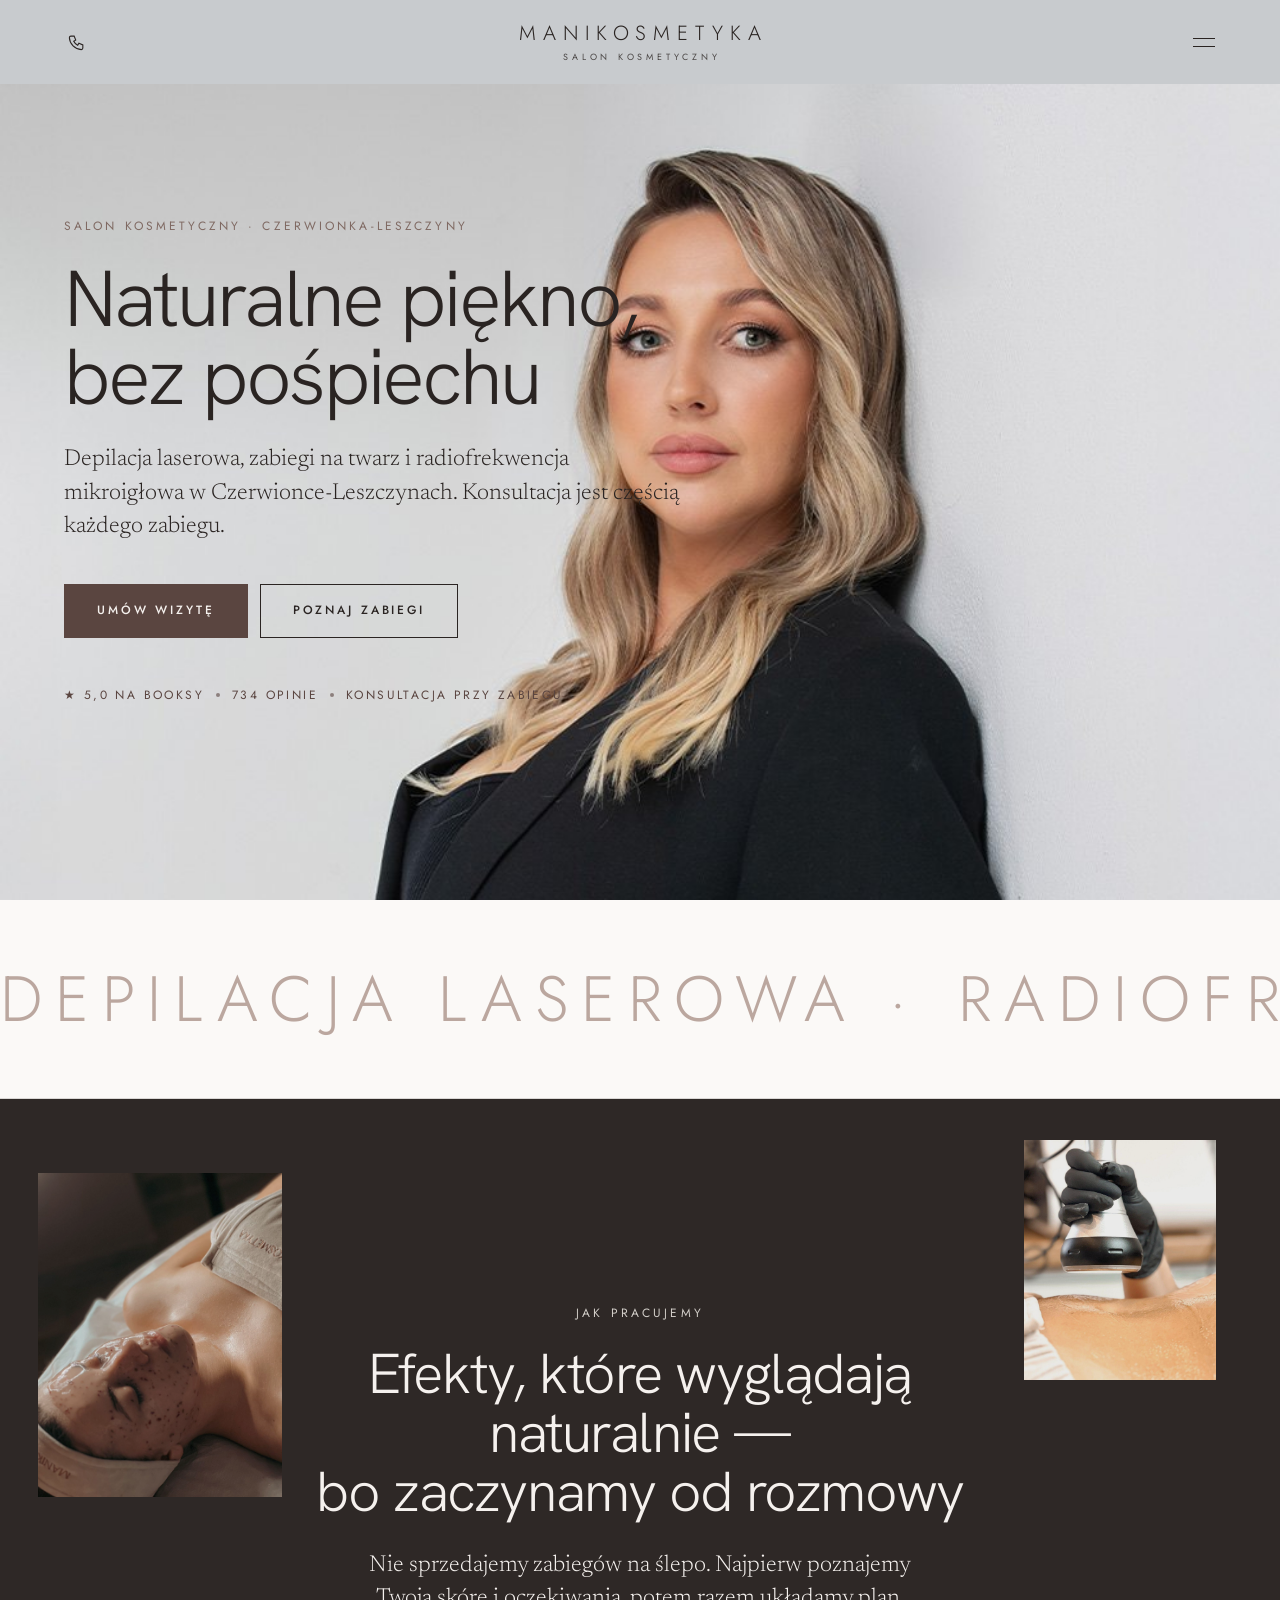
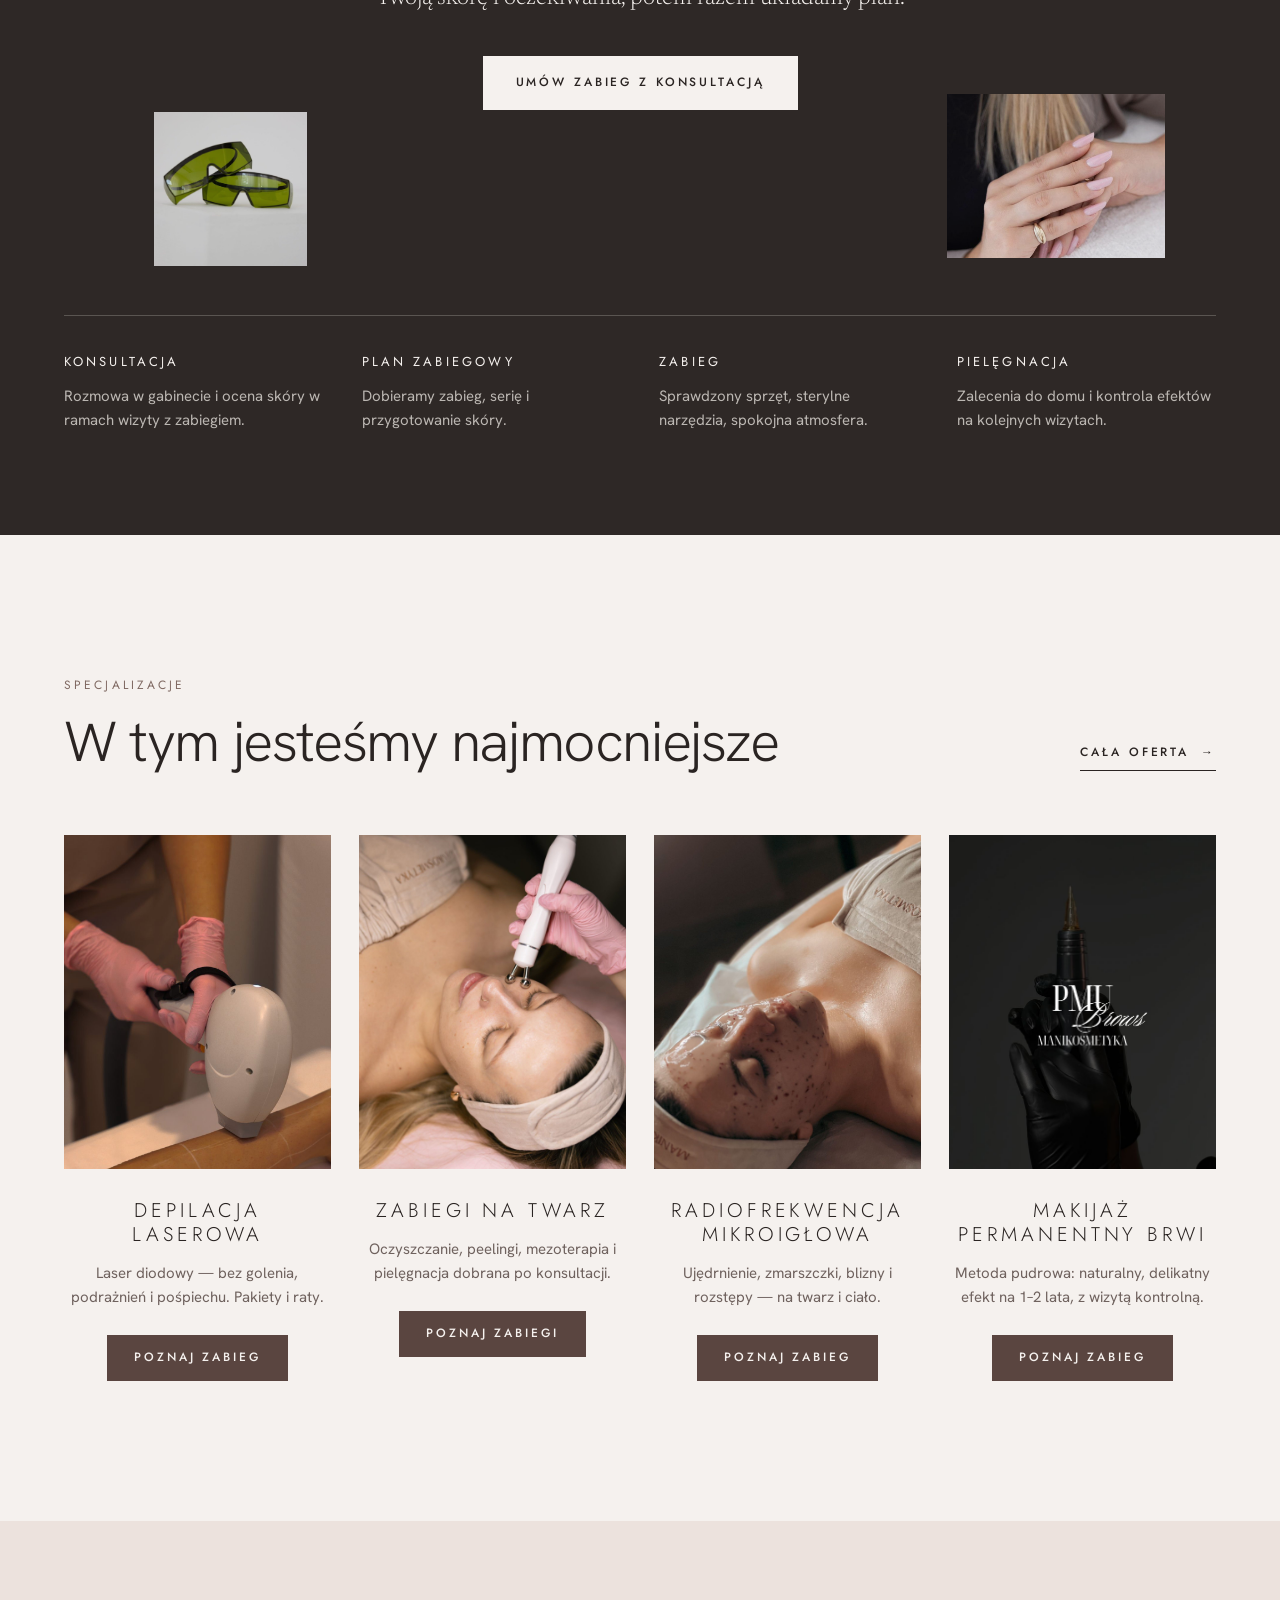
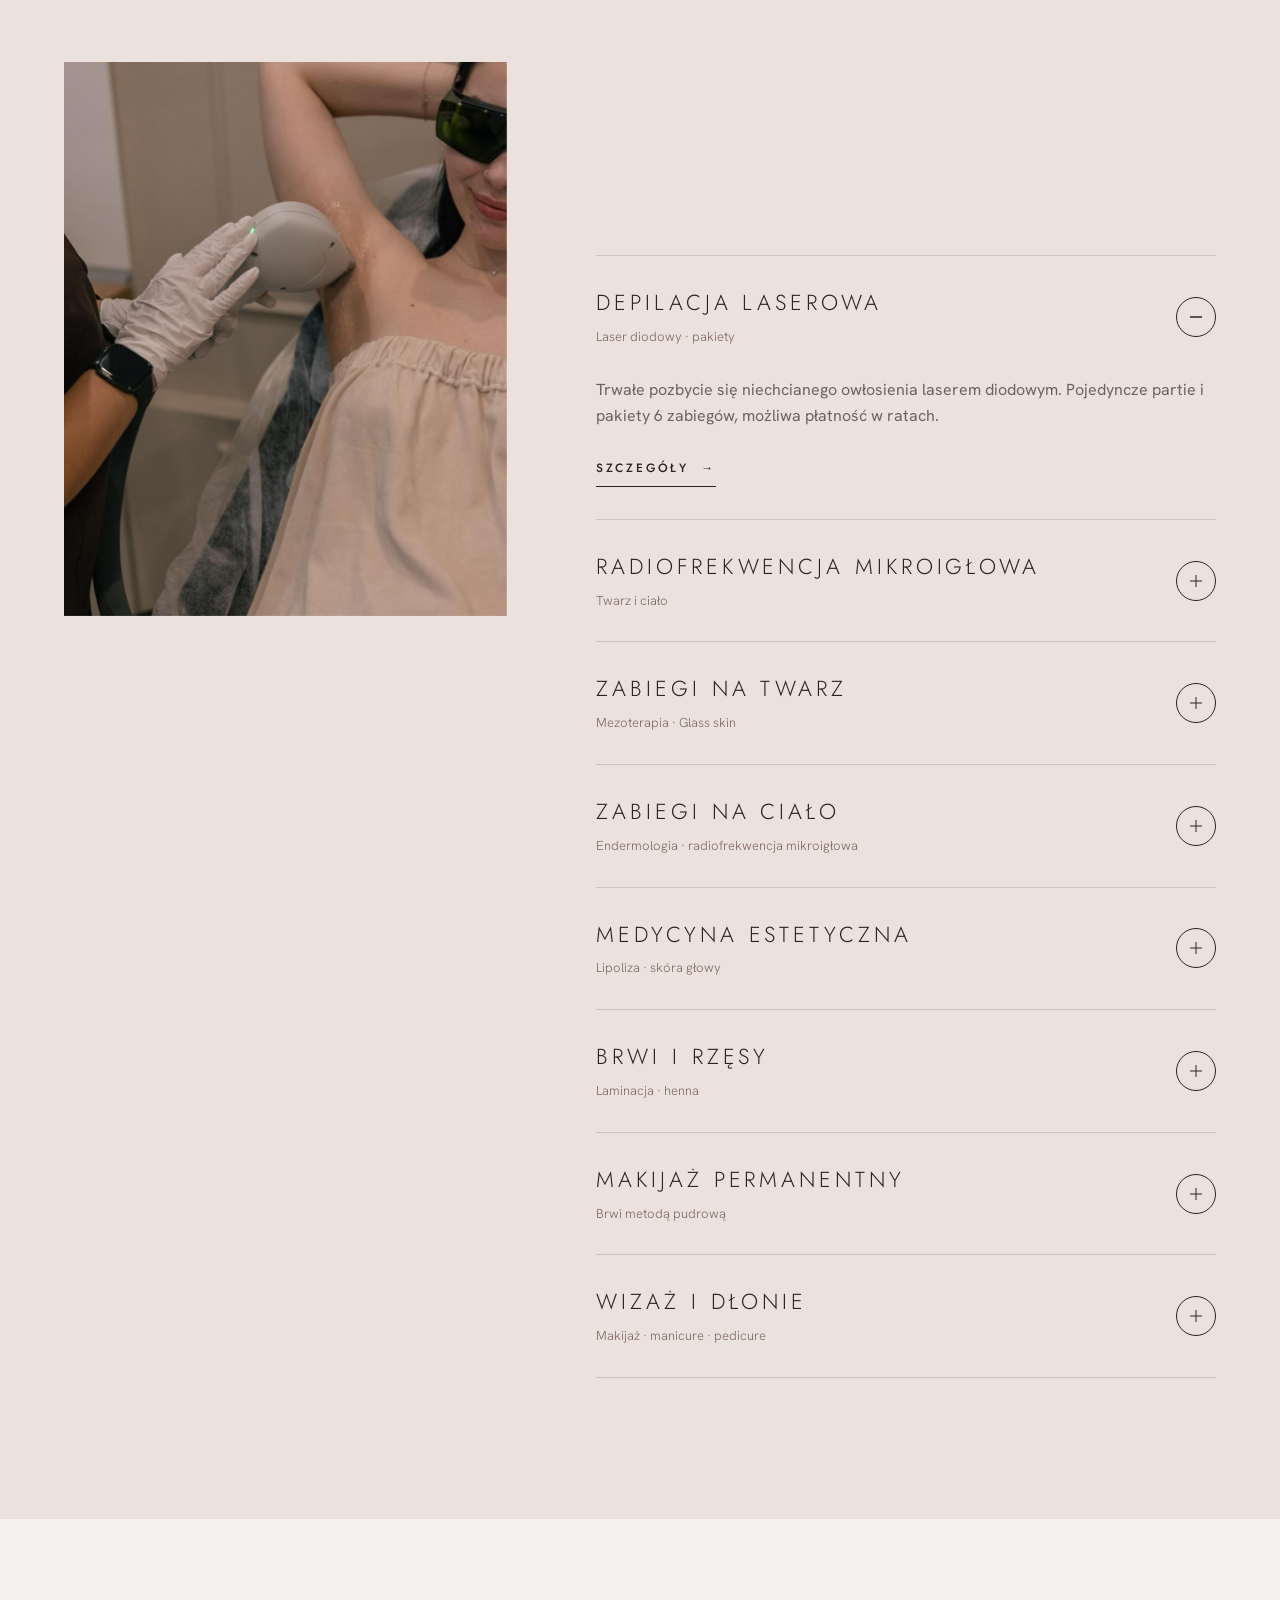
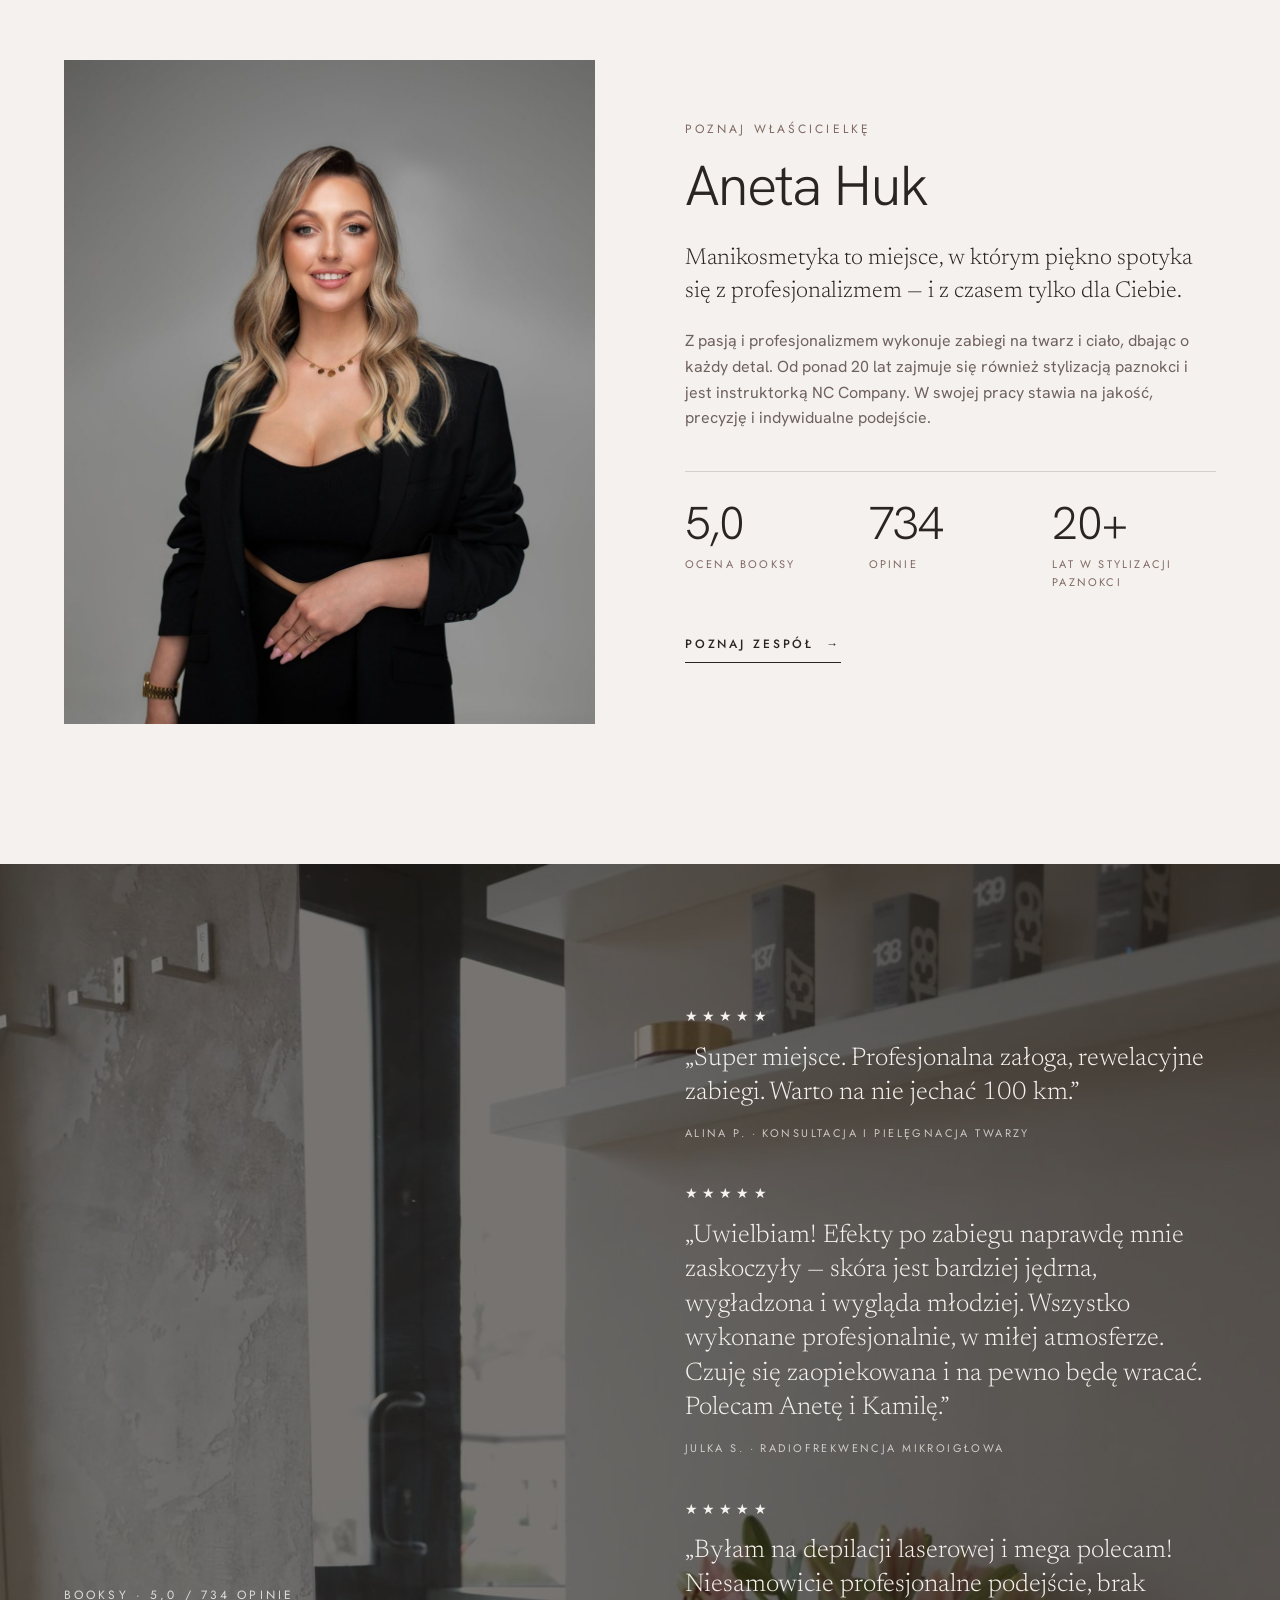
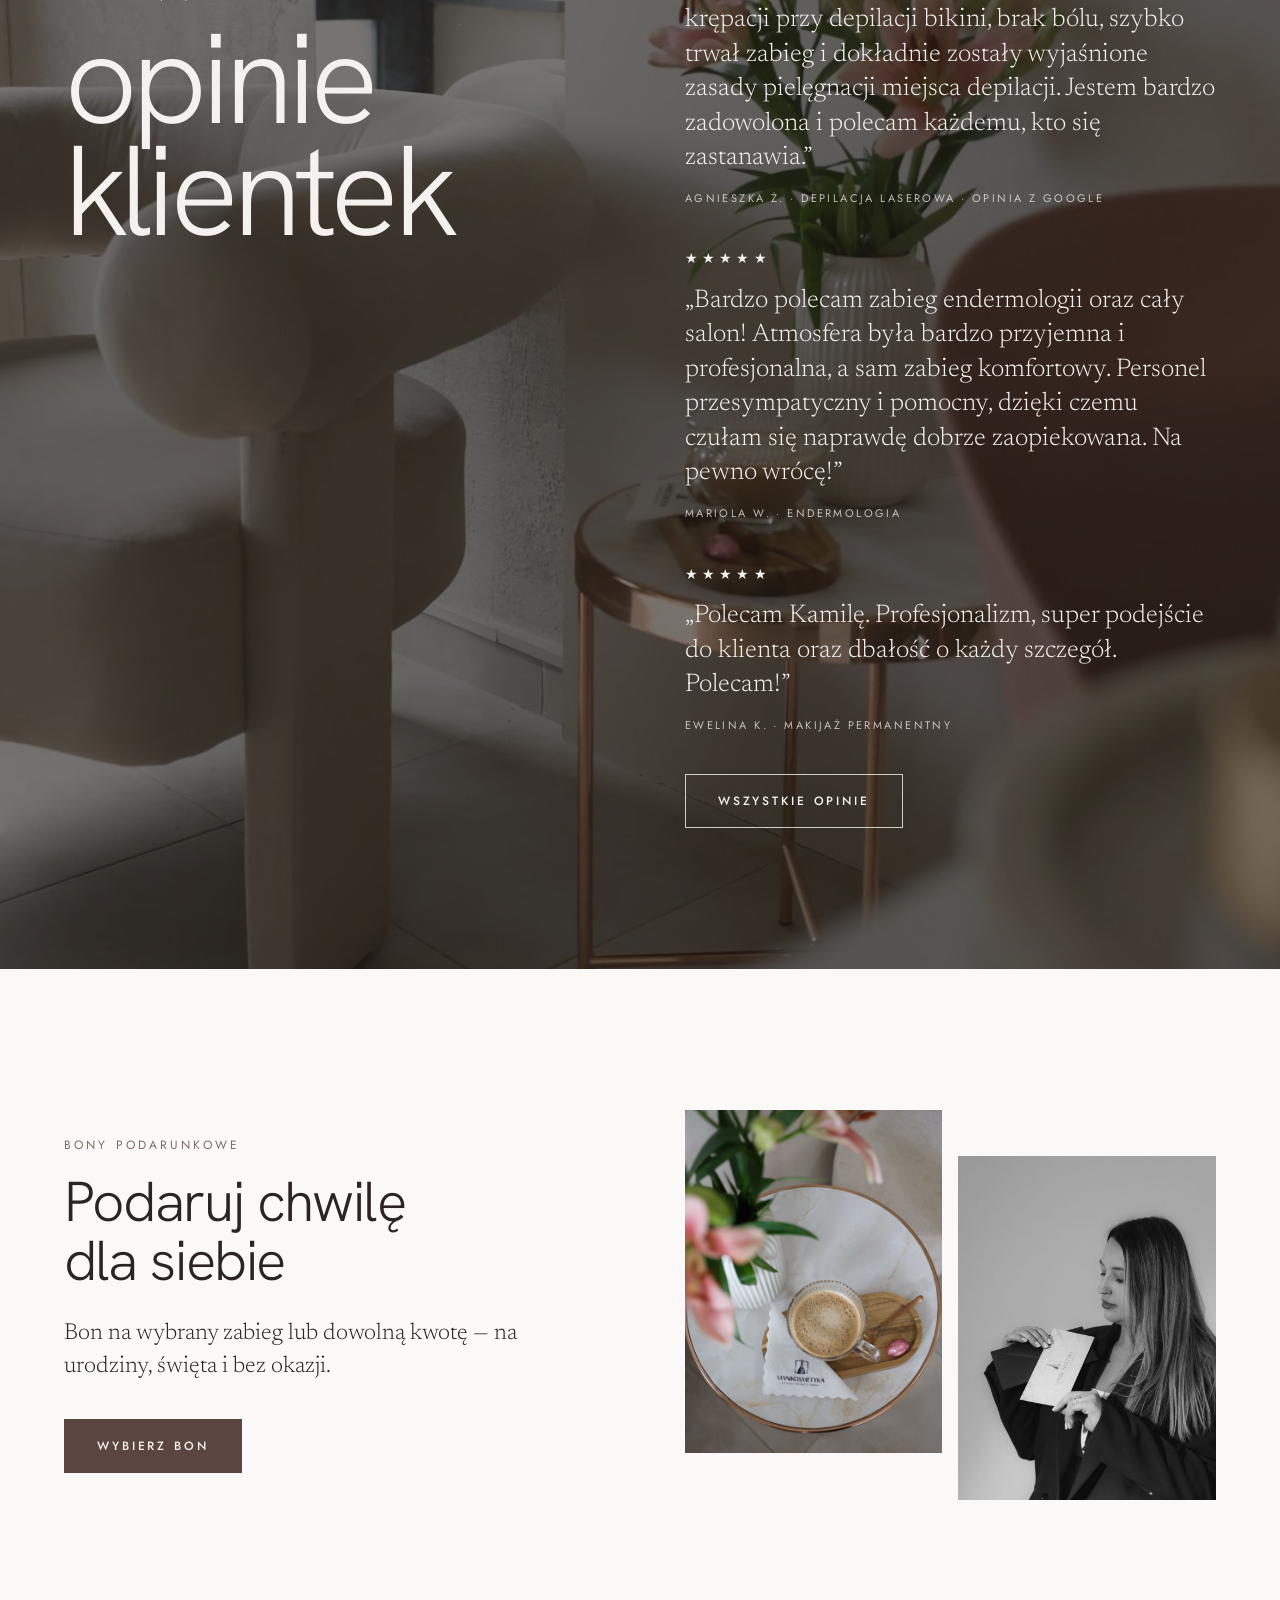
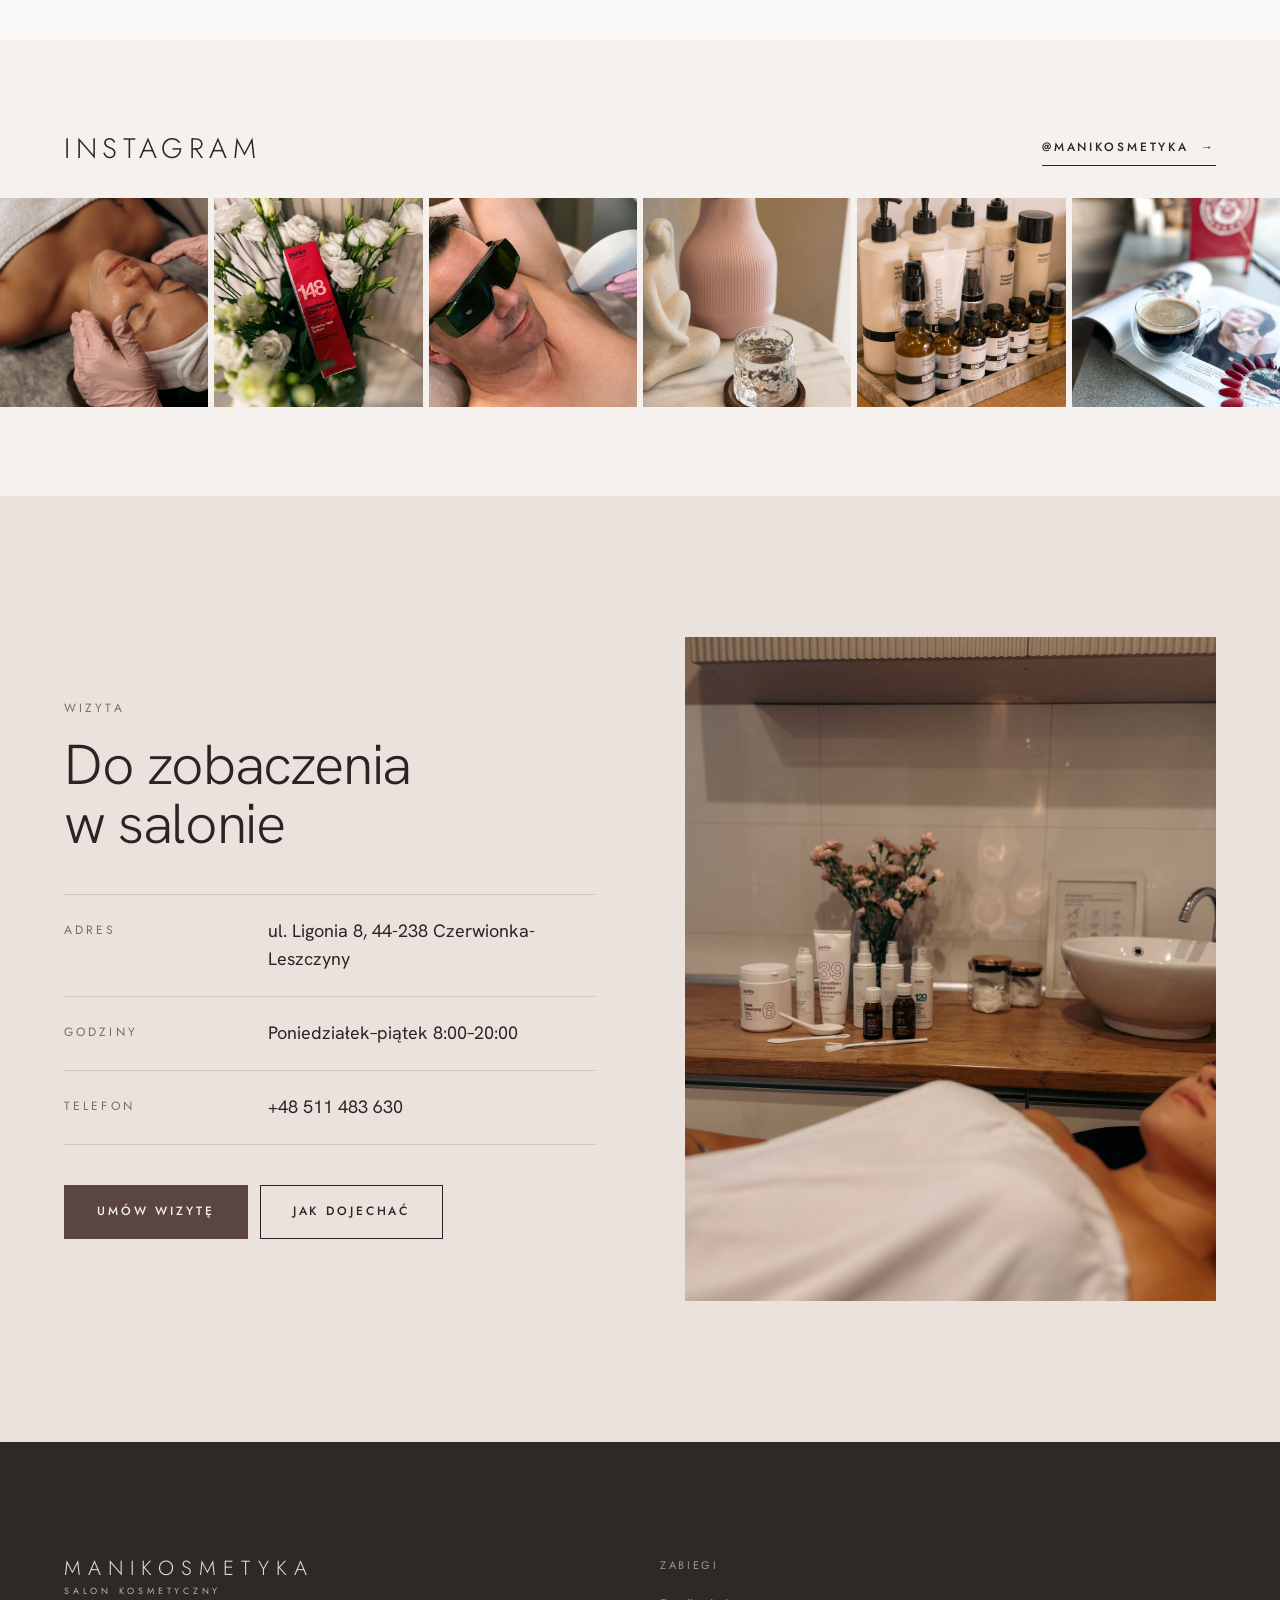
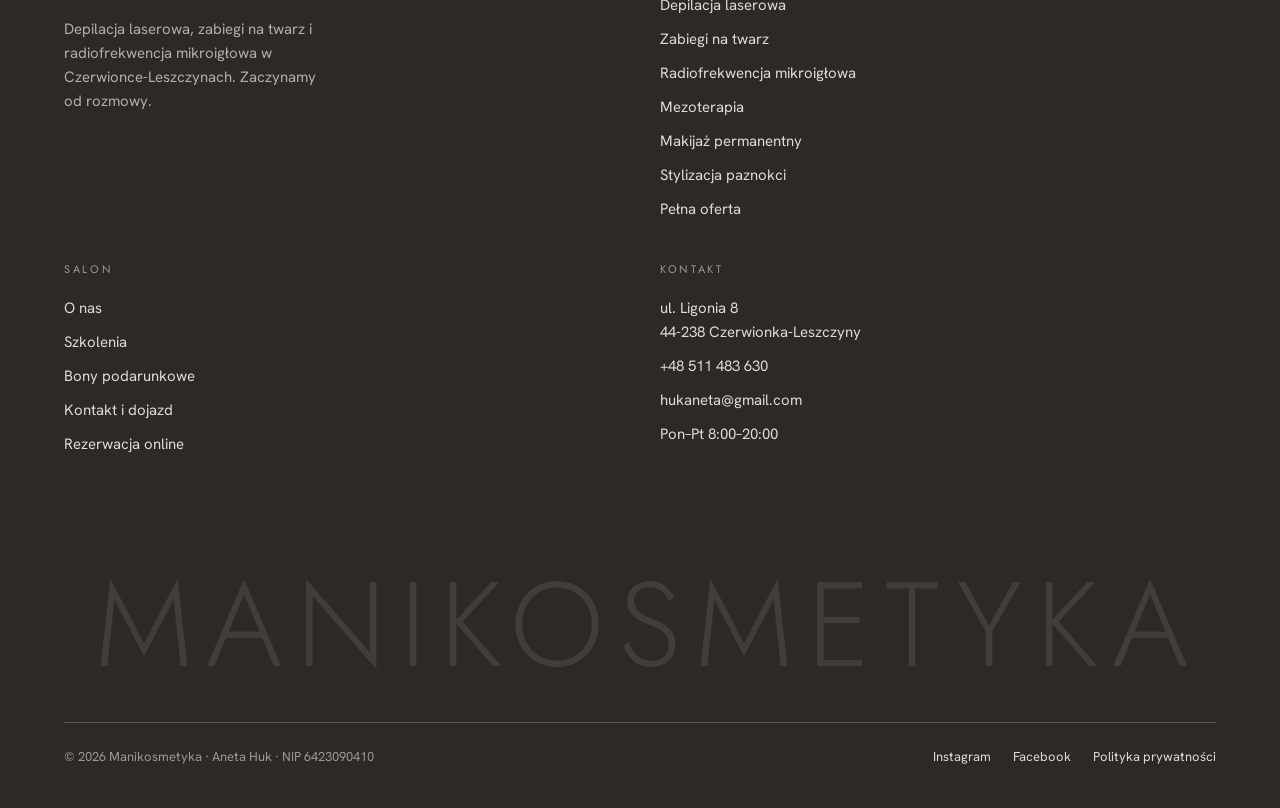
==== commit 808ad27d: "Zdjęcia według numeracji 1-14 od Patryka Co-Authored-By: Claude Sonnet 5.5 <noreply@anthropic.com> C" ====
--- a/index.html
+++ b/index.html
@@ -53,7 +53,7 @@
     <img class="collage-img c1" src="img/twarz-esthemax.jpg" alt="" loading="lazy">
     <img class="collage-img c2" src="img/twarz-glowica-nowa.jpg" alt="" loading="lazy">
     <img class="collage-img c3" src="img/dlonie-paznokcie.jpg" alt="" loading="lazy">
-    <img class="collage-img c4" src="img/laser-okulary-tacka.jpg" alt="" loading="lazy">
+    <img class="collage-img c4" src="img/laser-okulary.jpg" alt="" loading="lazy">
   </div>
   <div class="wrap">
     <div class="collage-text rv">
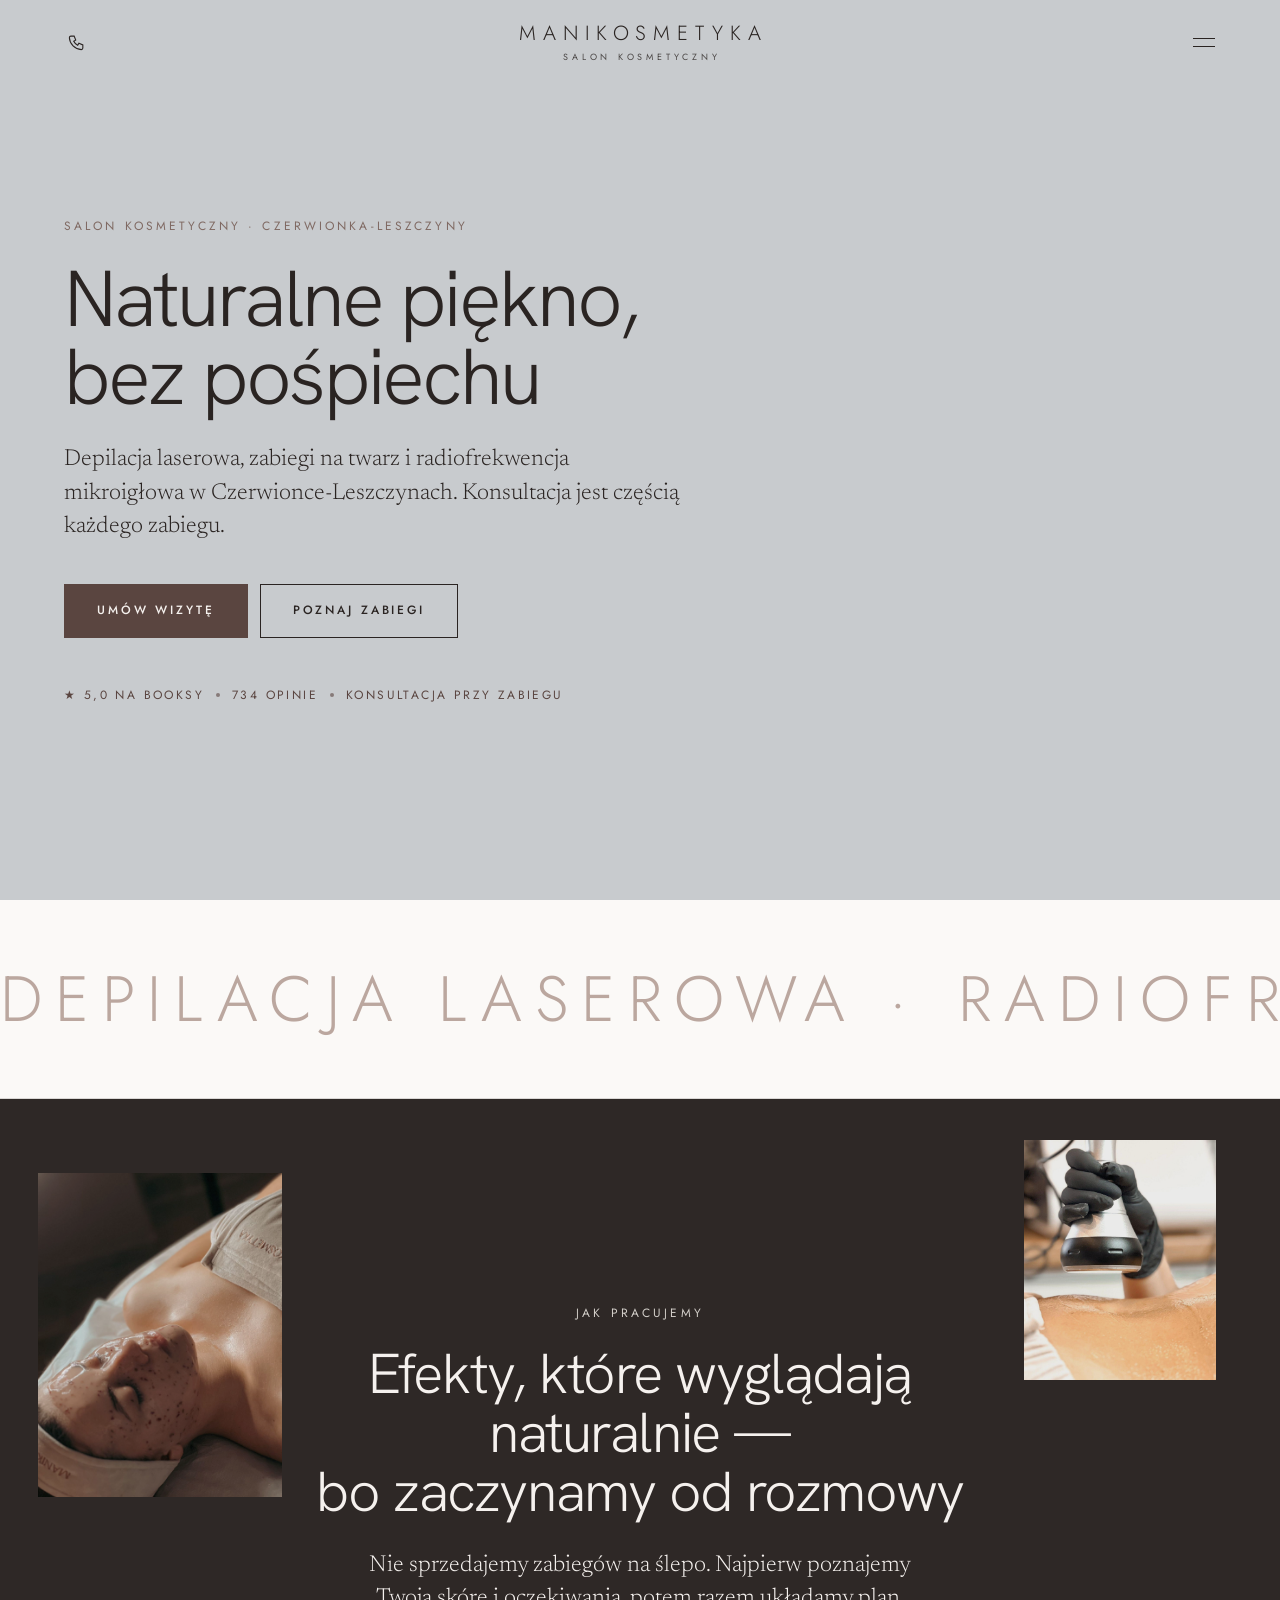
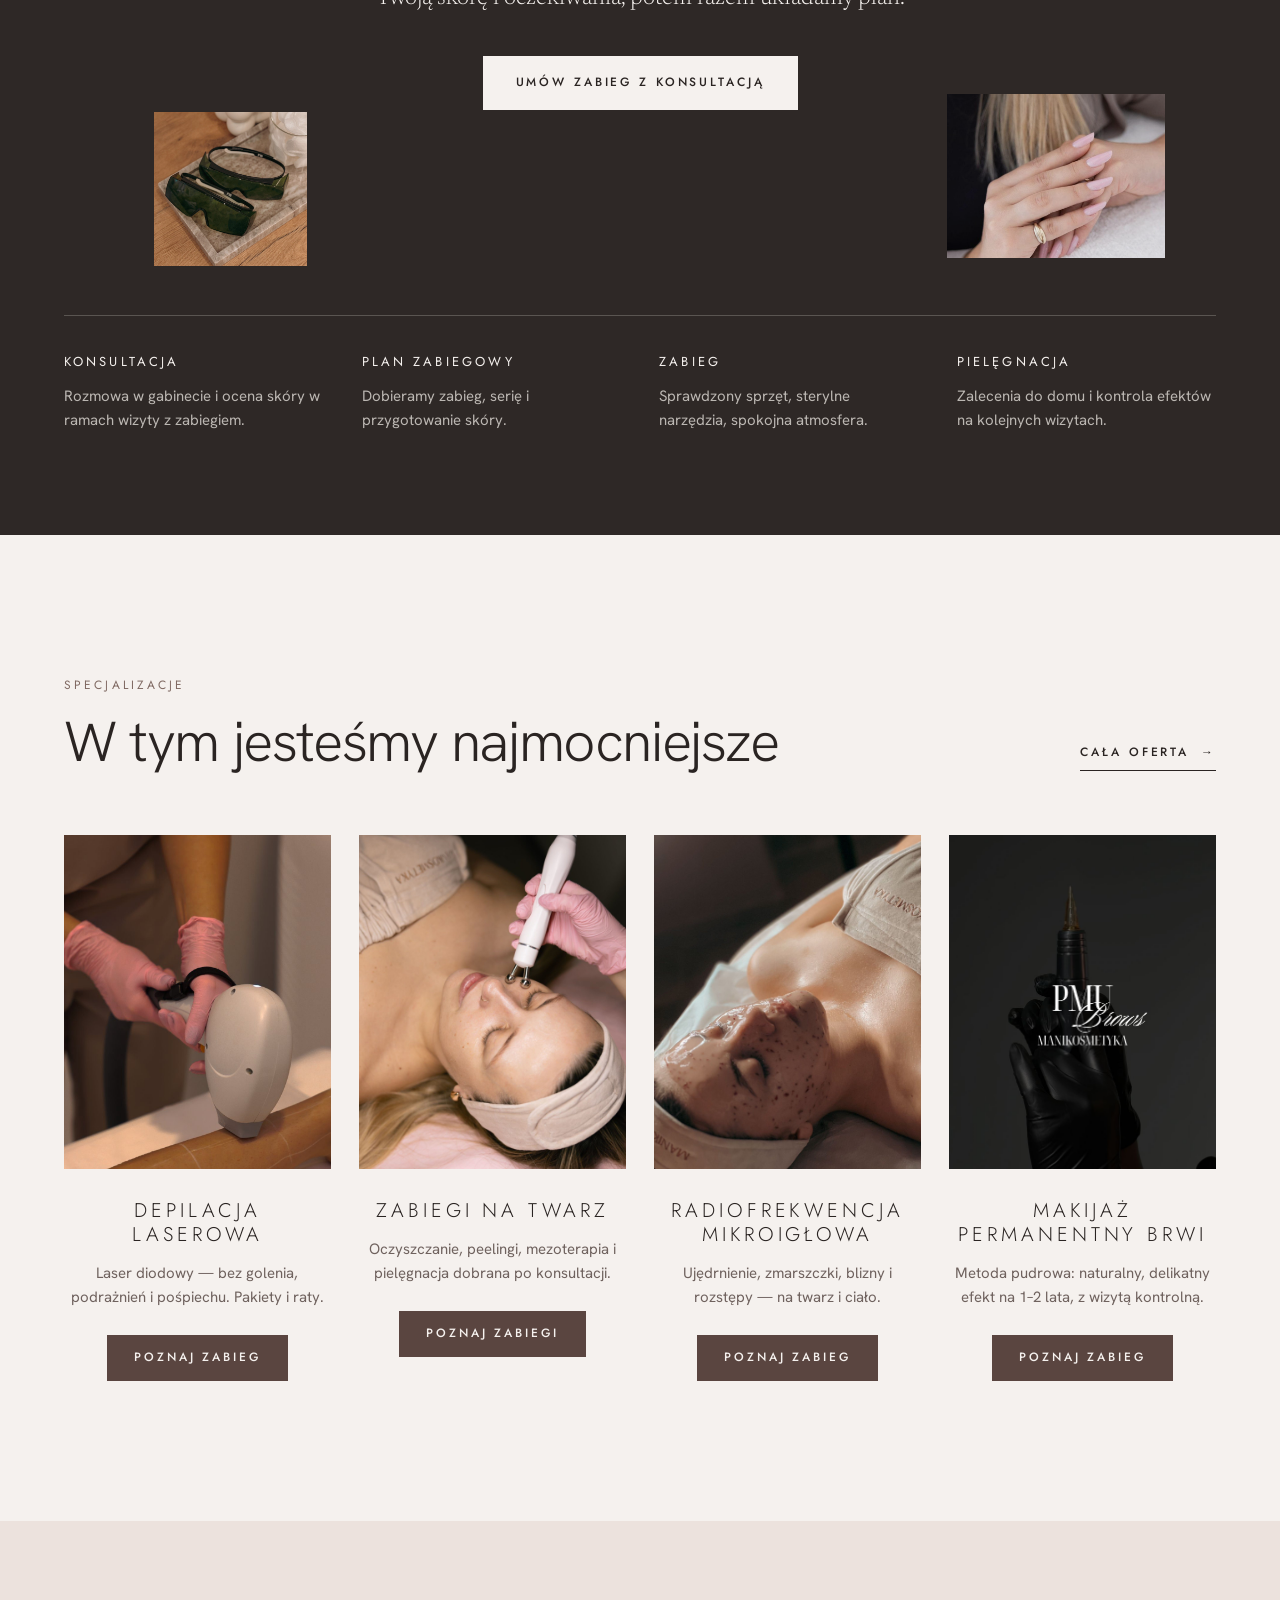
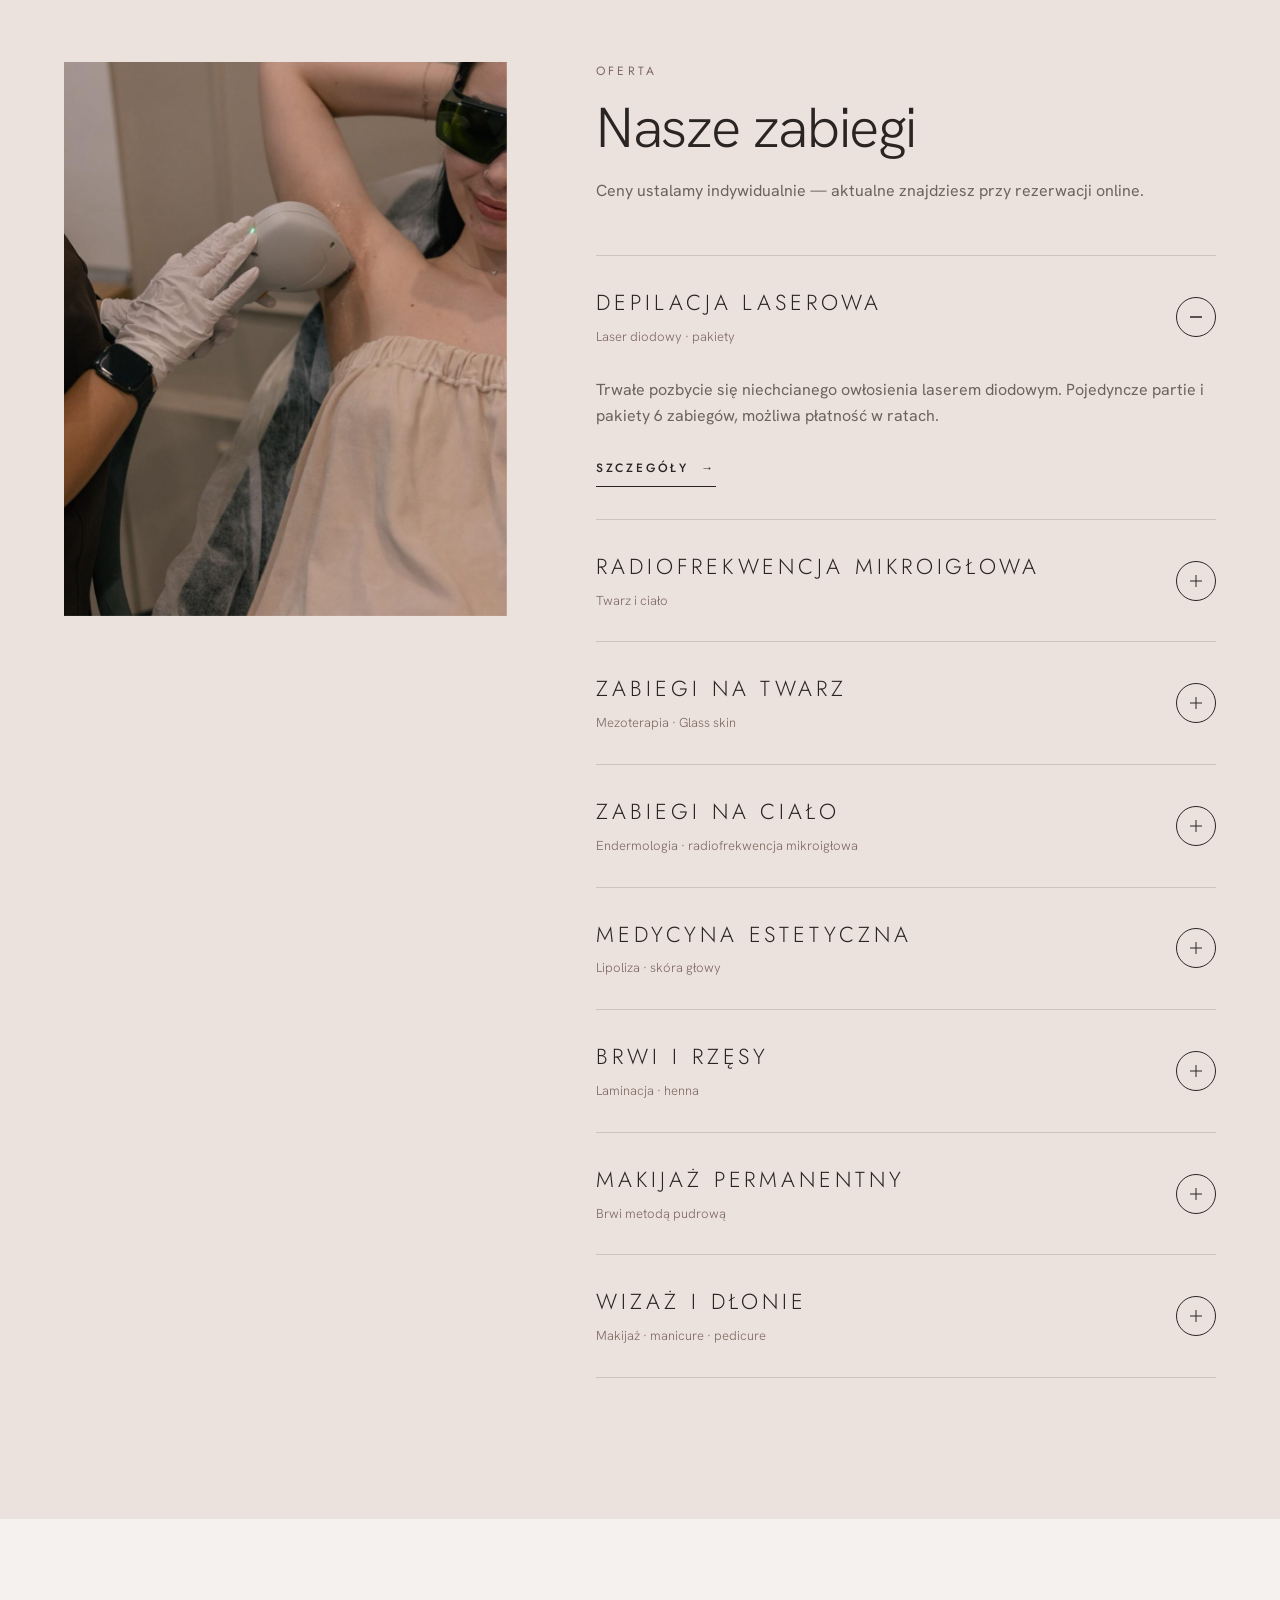
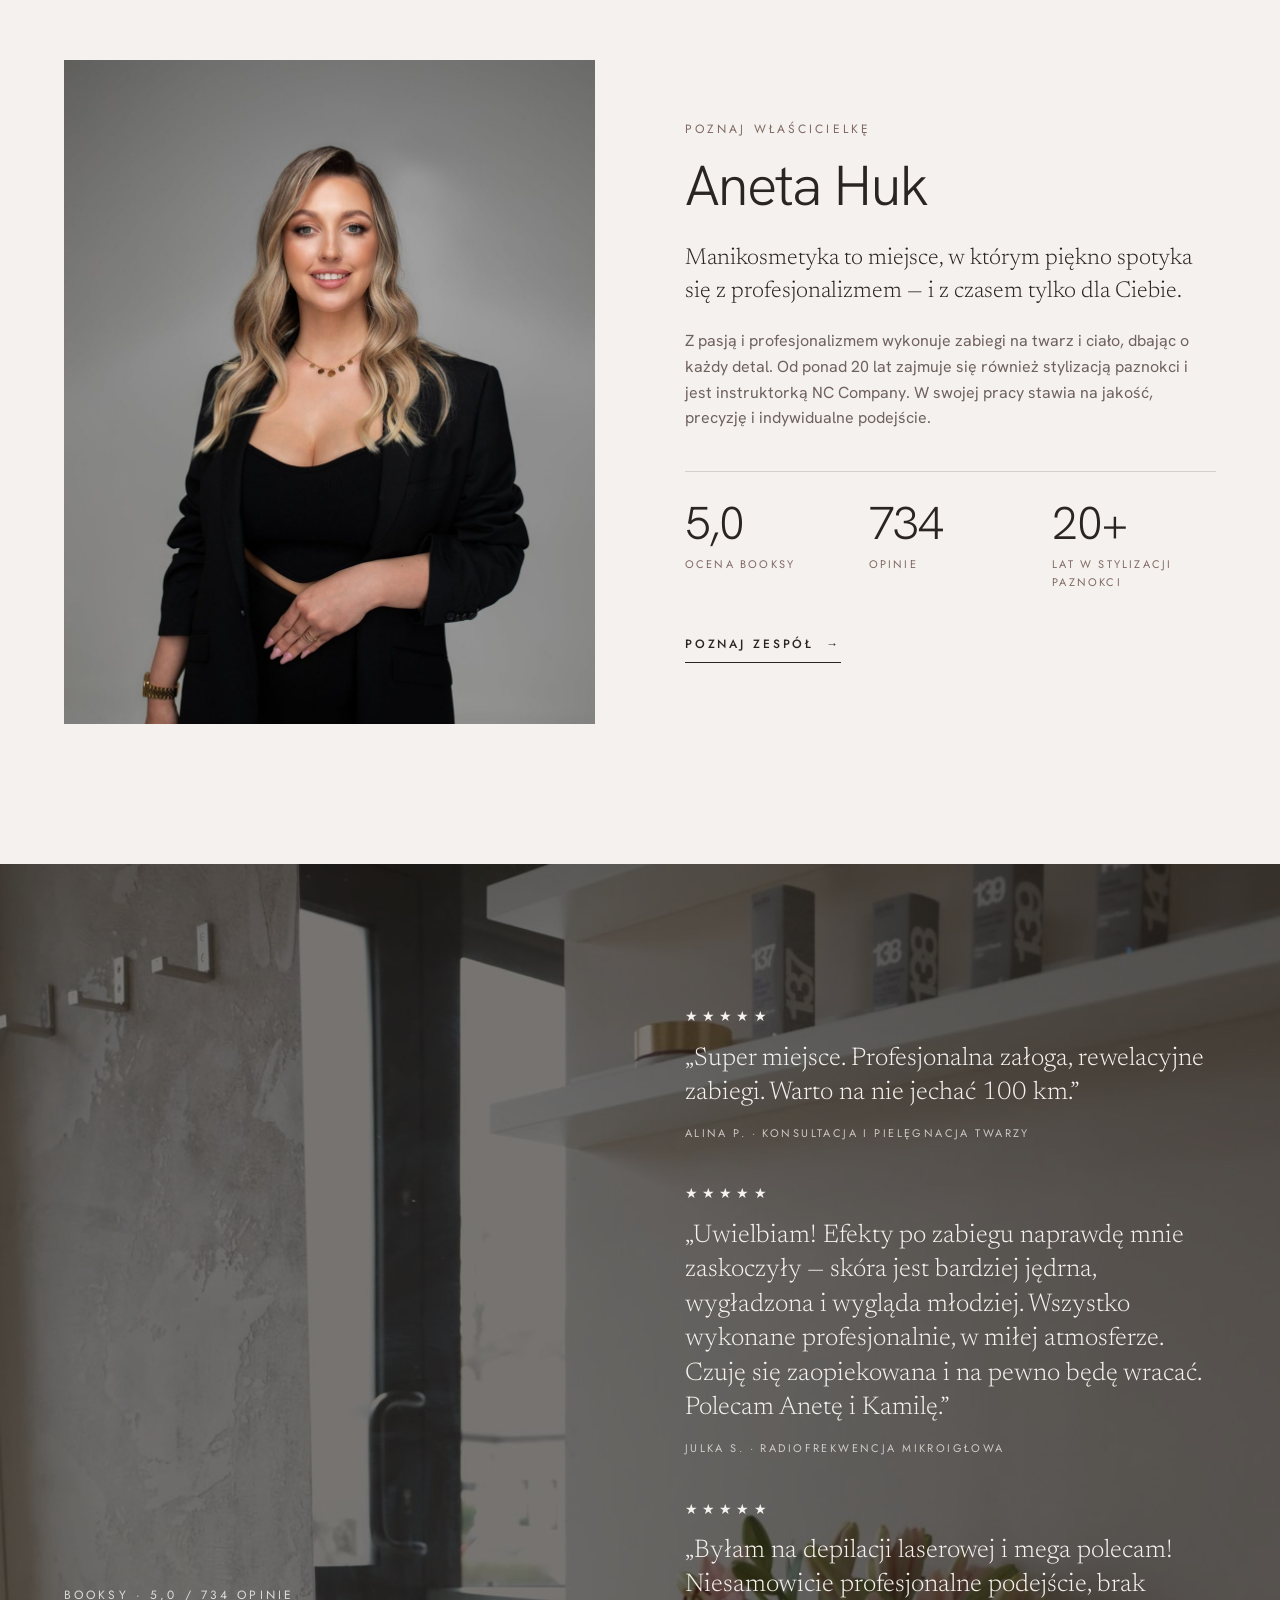
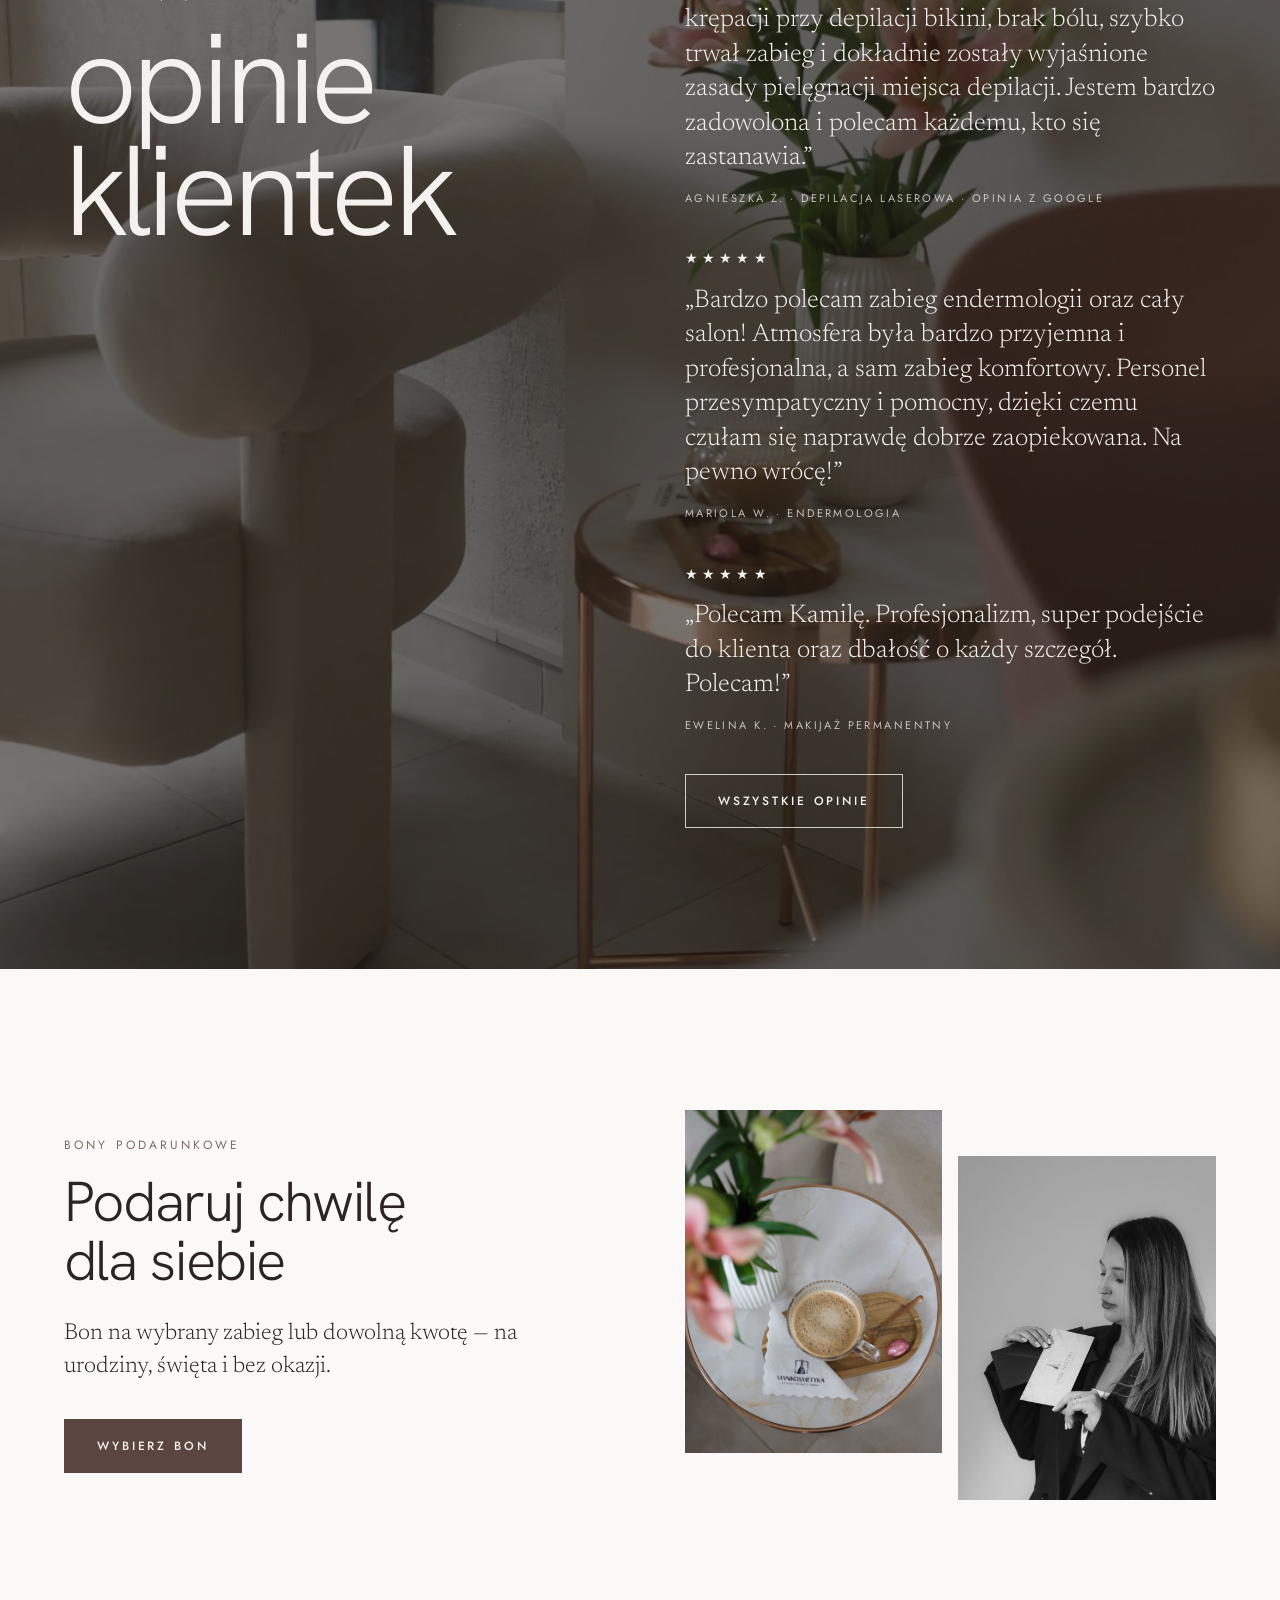
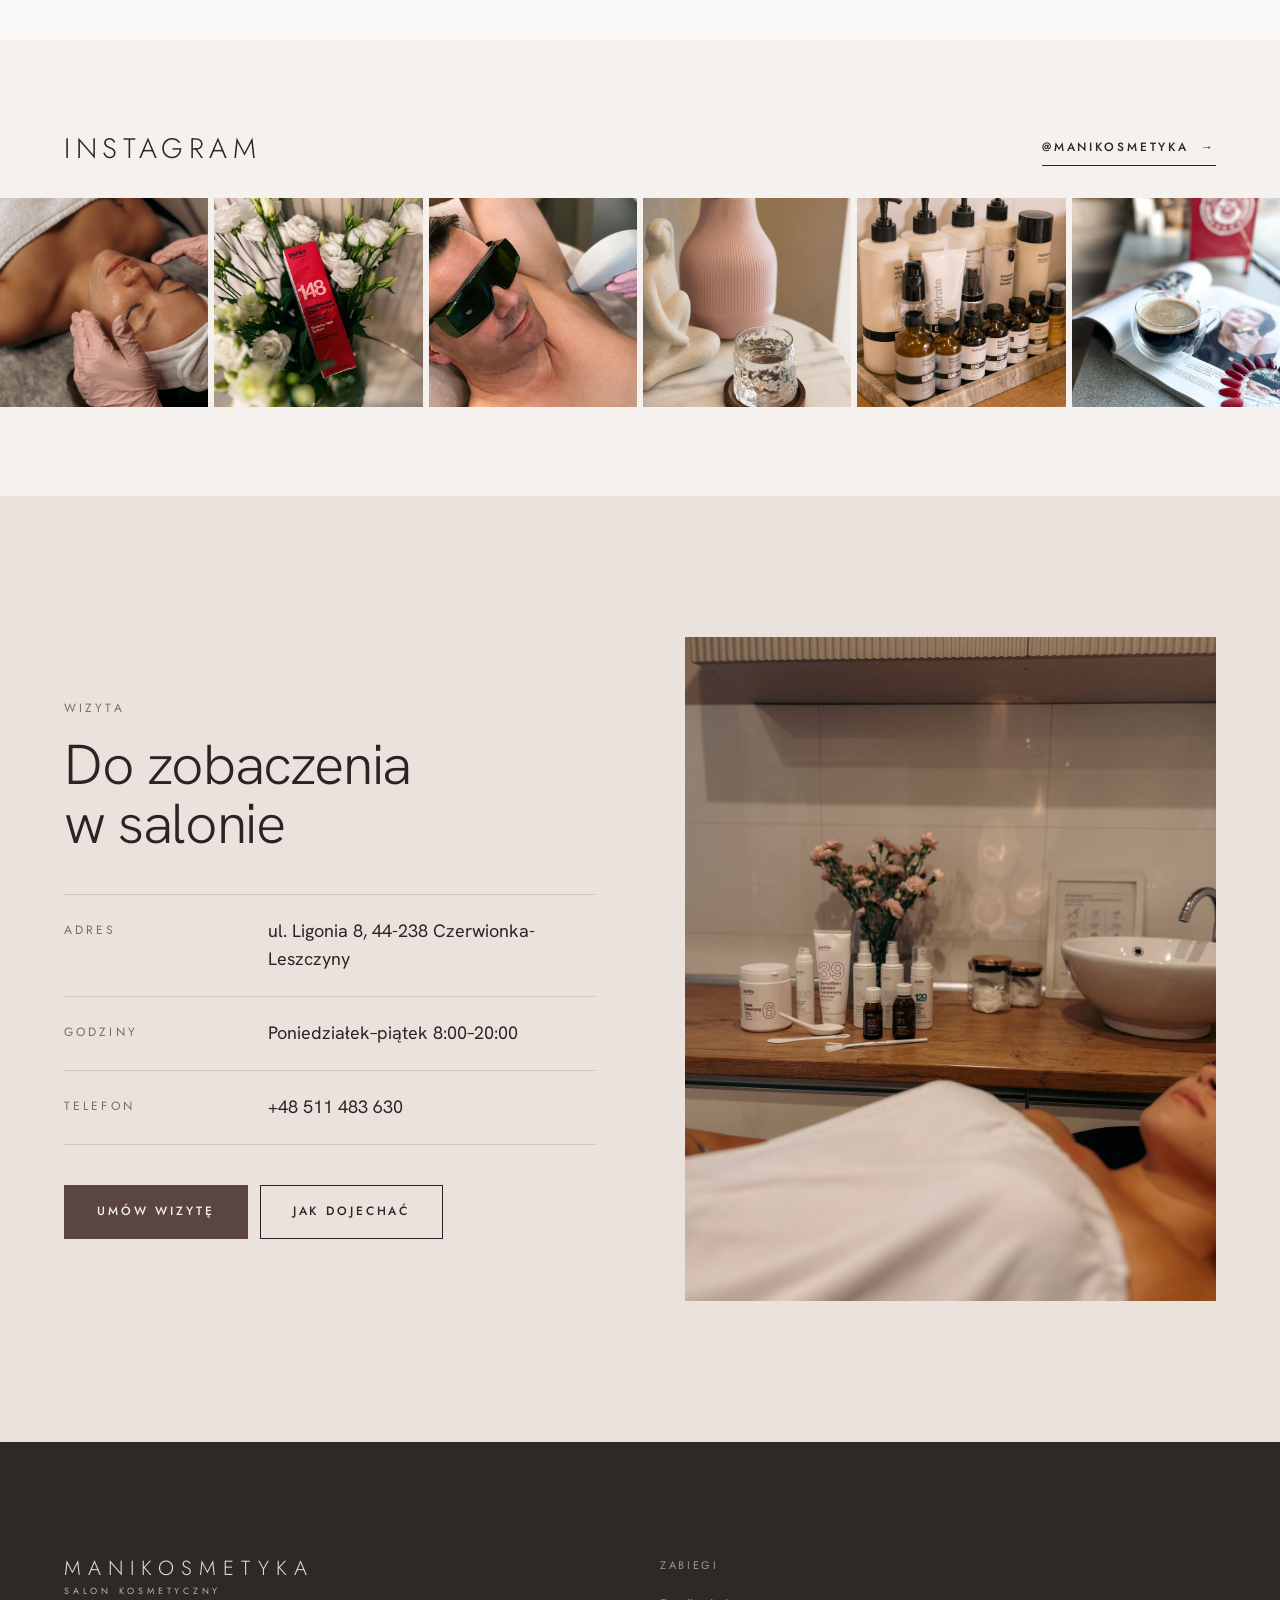
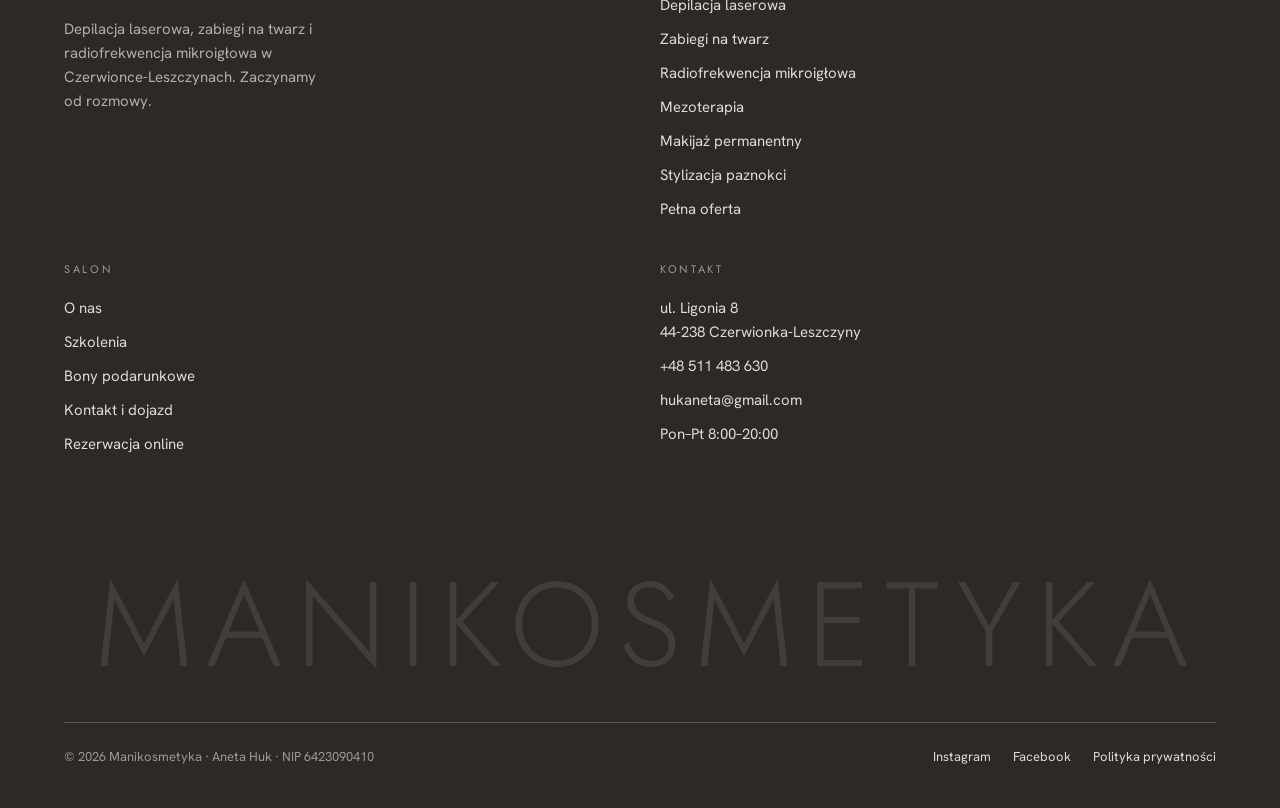
==== commit f95f438e: "Przywrócone wcześniejsze zdjęcie okularów (depilacja, kolaż) Co-Authored-By: Claude Sonnet 5.5 <nore" ====
--- a/index.html
+++ b/index.html
@@ -53,7 +53,7 @@
     <img class="collage-img c1" src="img/twarz-esthemax.jpg" alt="" loading="lazy">
     <img class="collage-img c2" src="img/twarz-glowica-nowa.jpg" alt="" loading="lazy">
     <img class="collage-img c3" src="img/dlonie-paznokcie.jpg" alt="" loading="lazy">
-    <img class="collage-img c4" src="img/laser-okulary.jpg" alt="" loading="lazy">
+    <img class="collage-img c4" src="img/laser-okulary-tacka.jpg" alt="" loading="lazy">
   </div>
   <div class="wrap">
     <div class="collage-text rv">
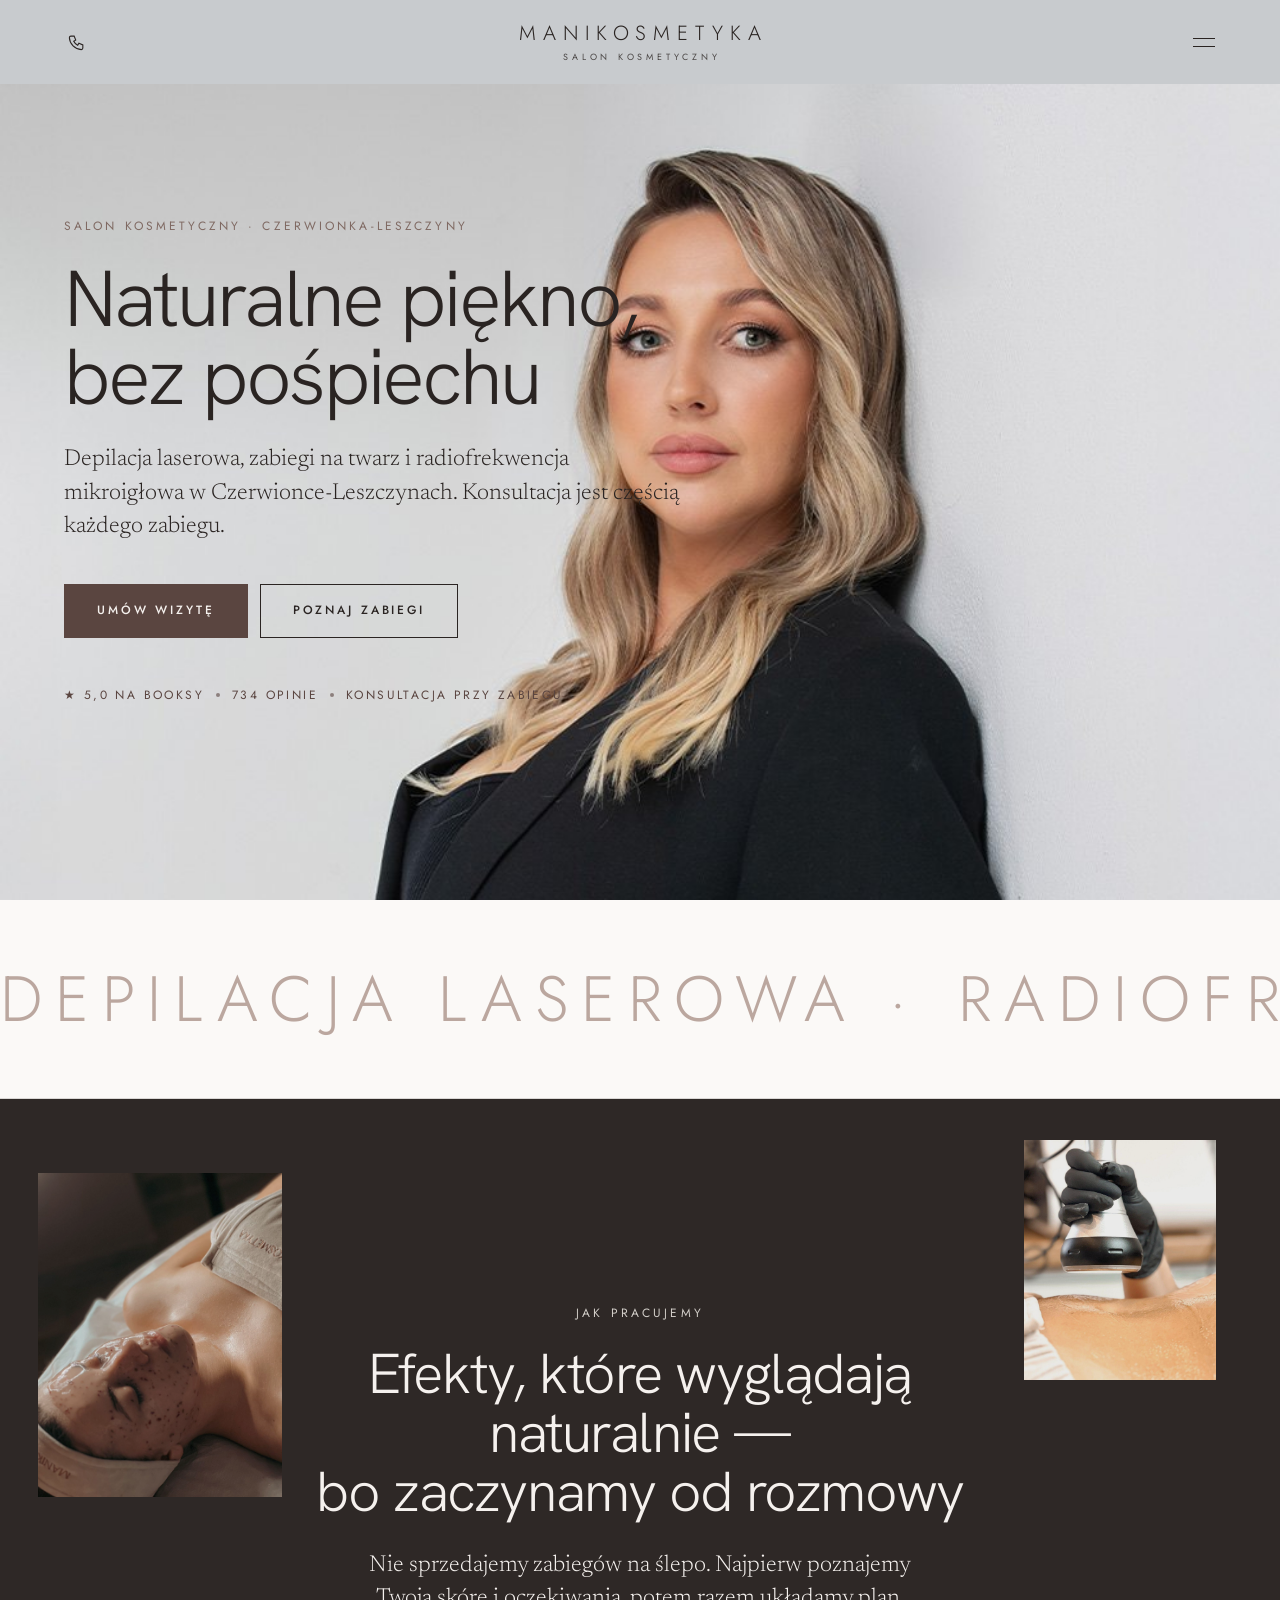
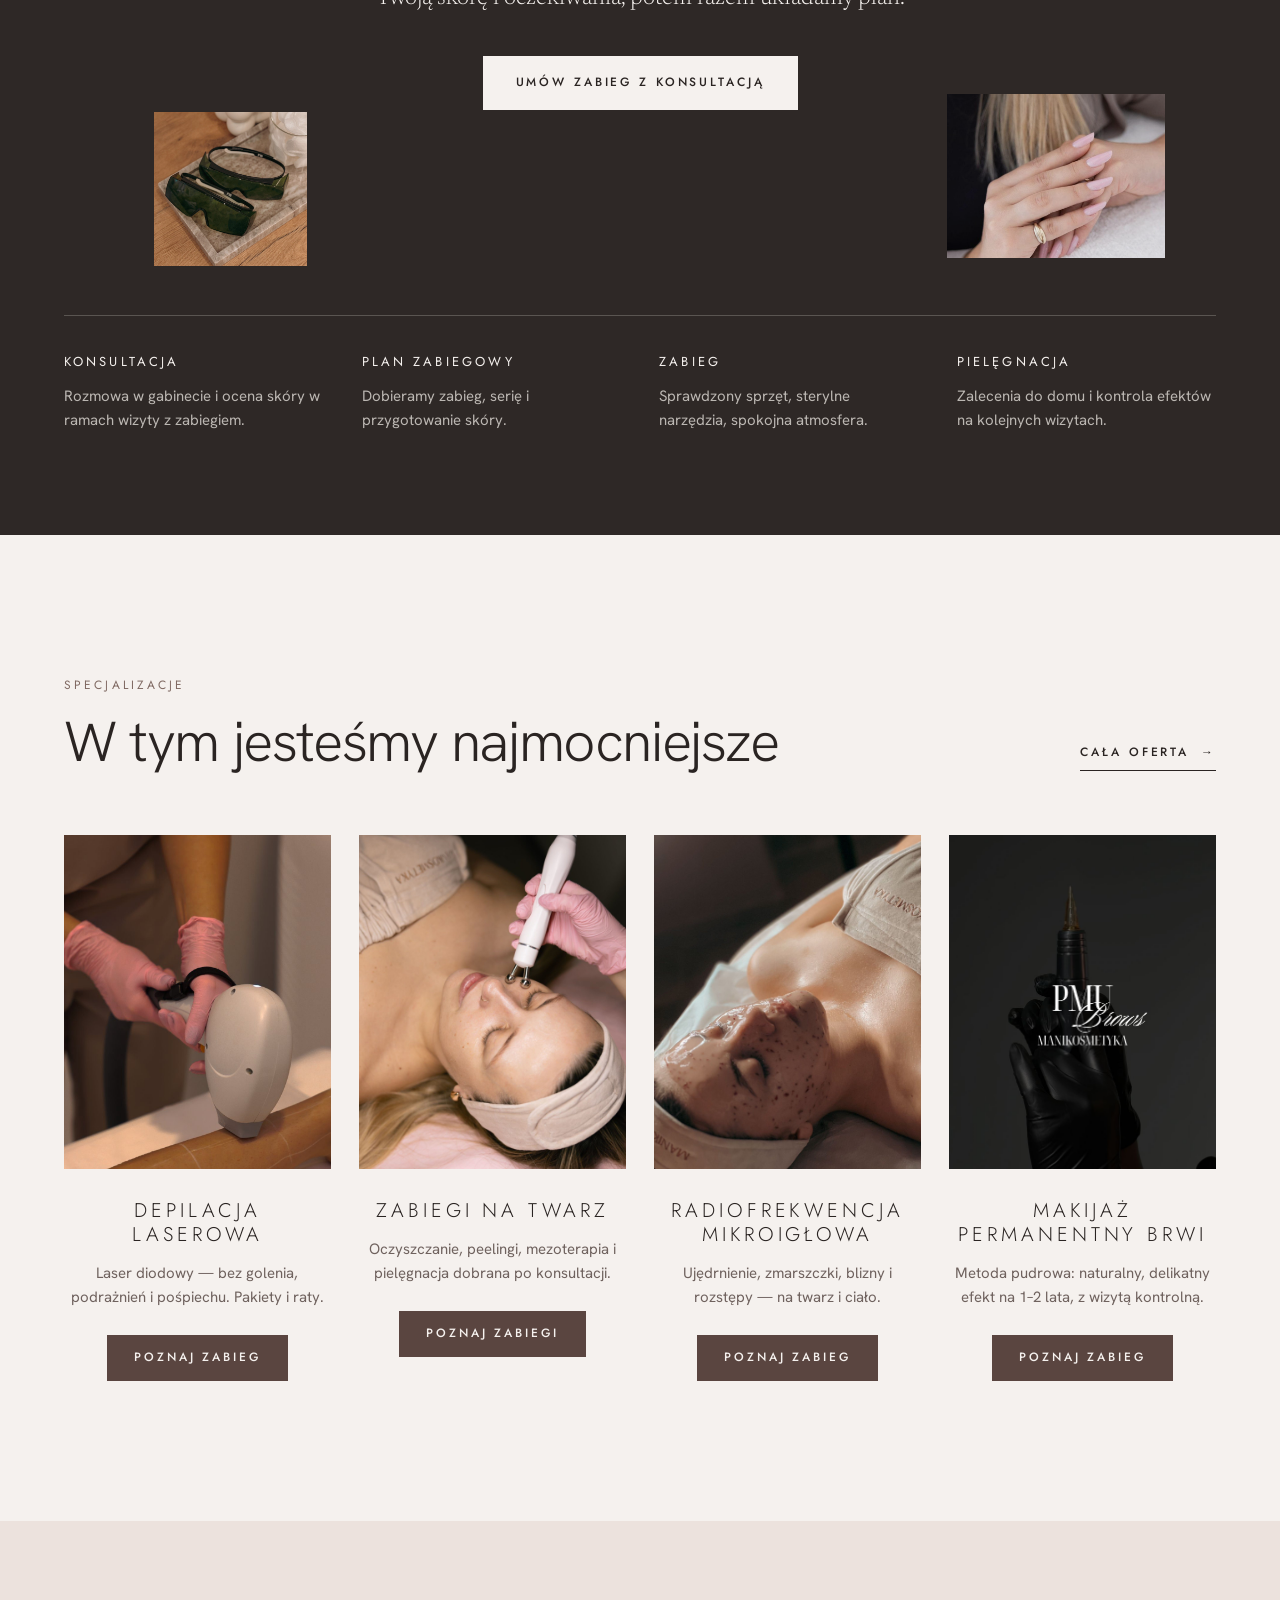
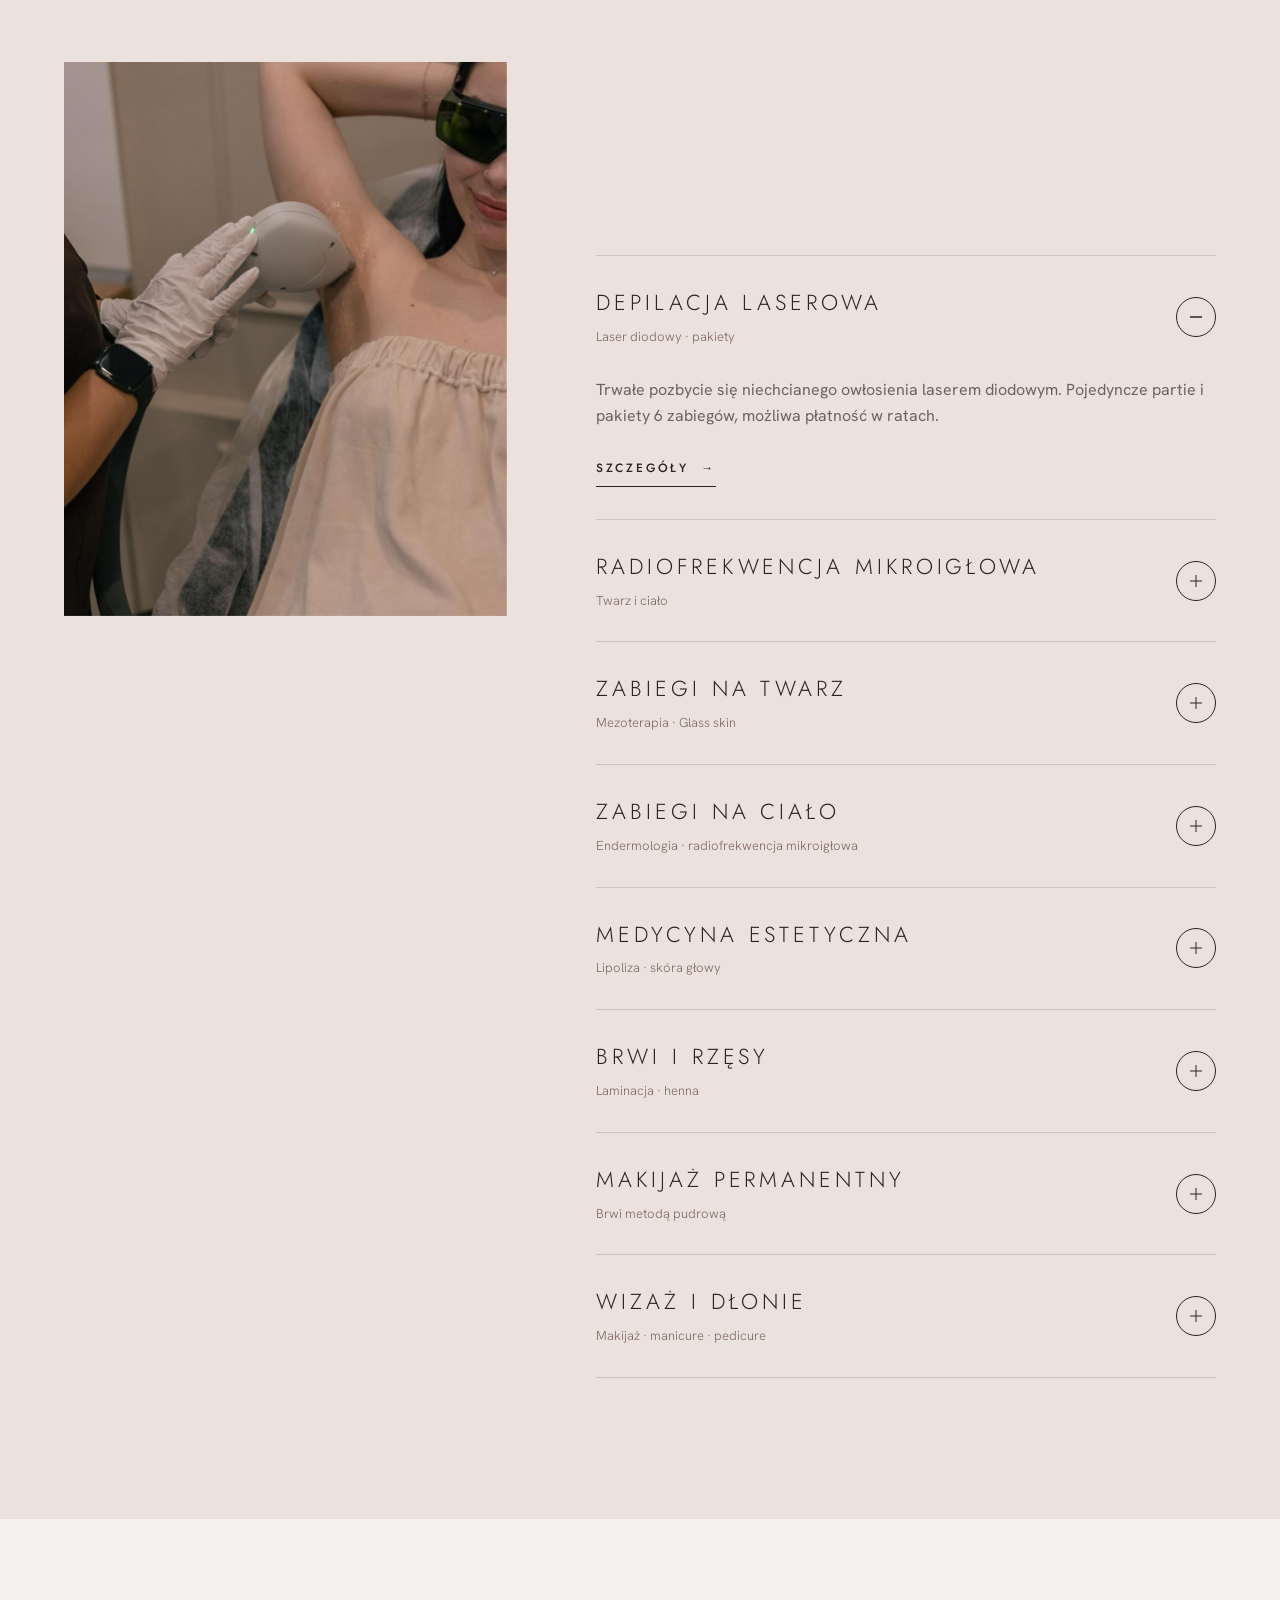
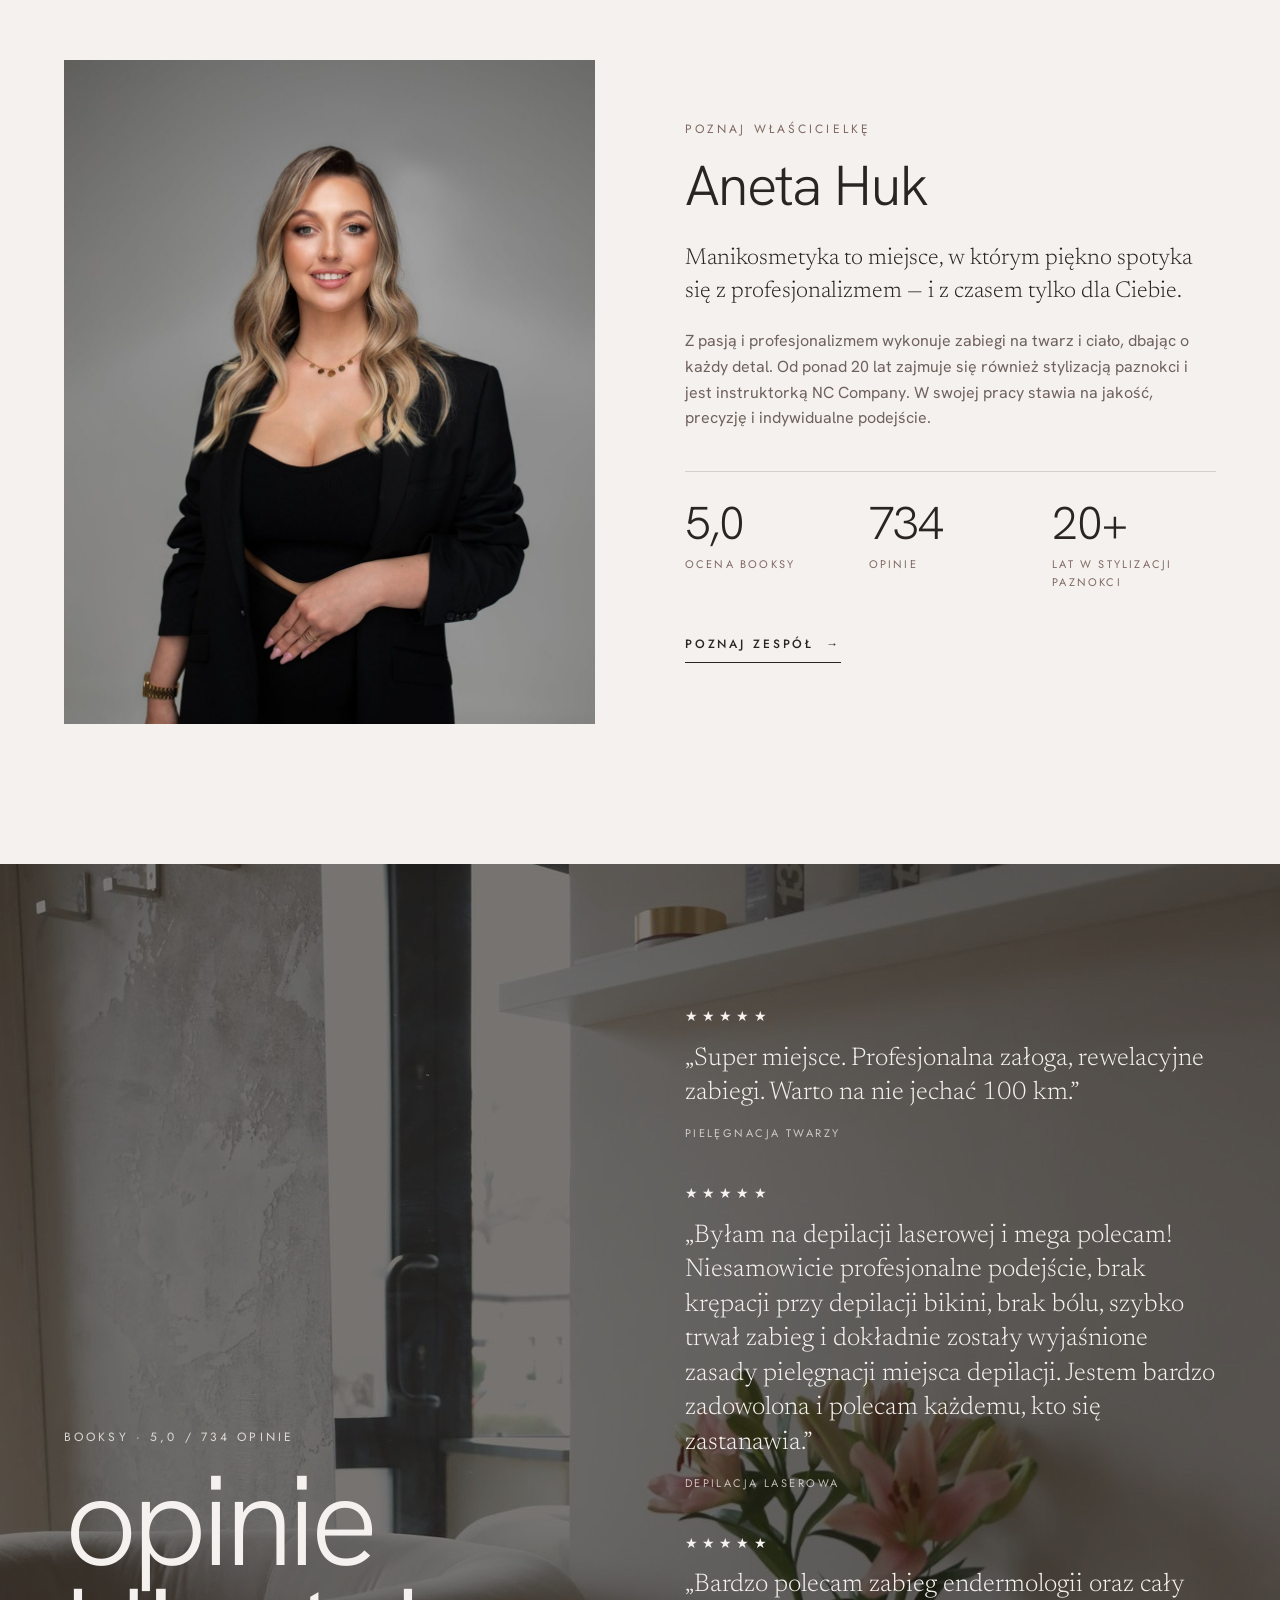
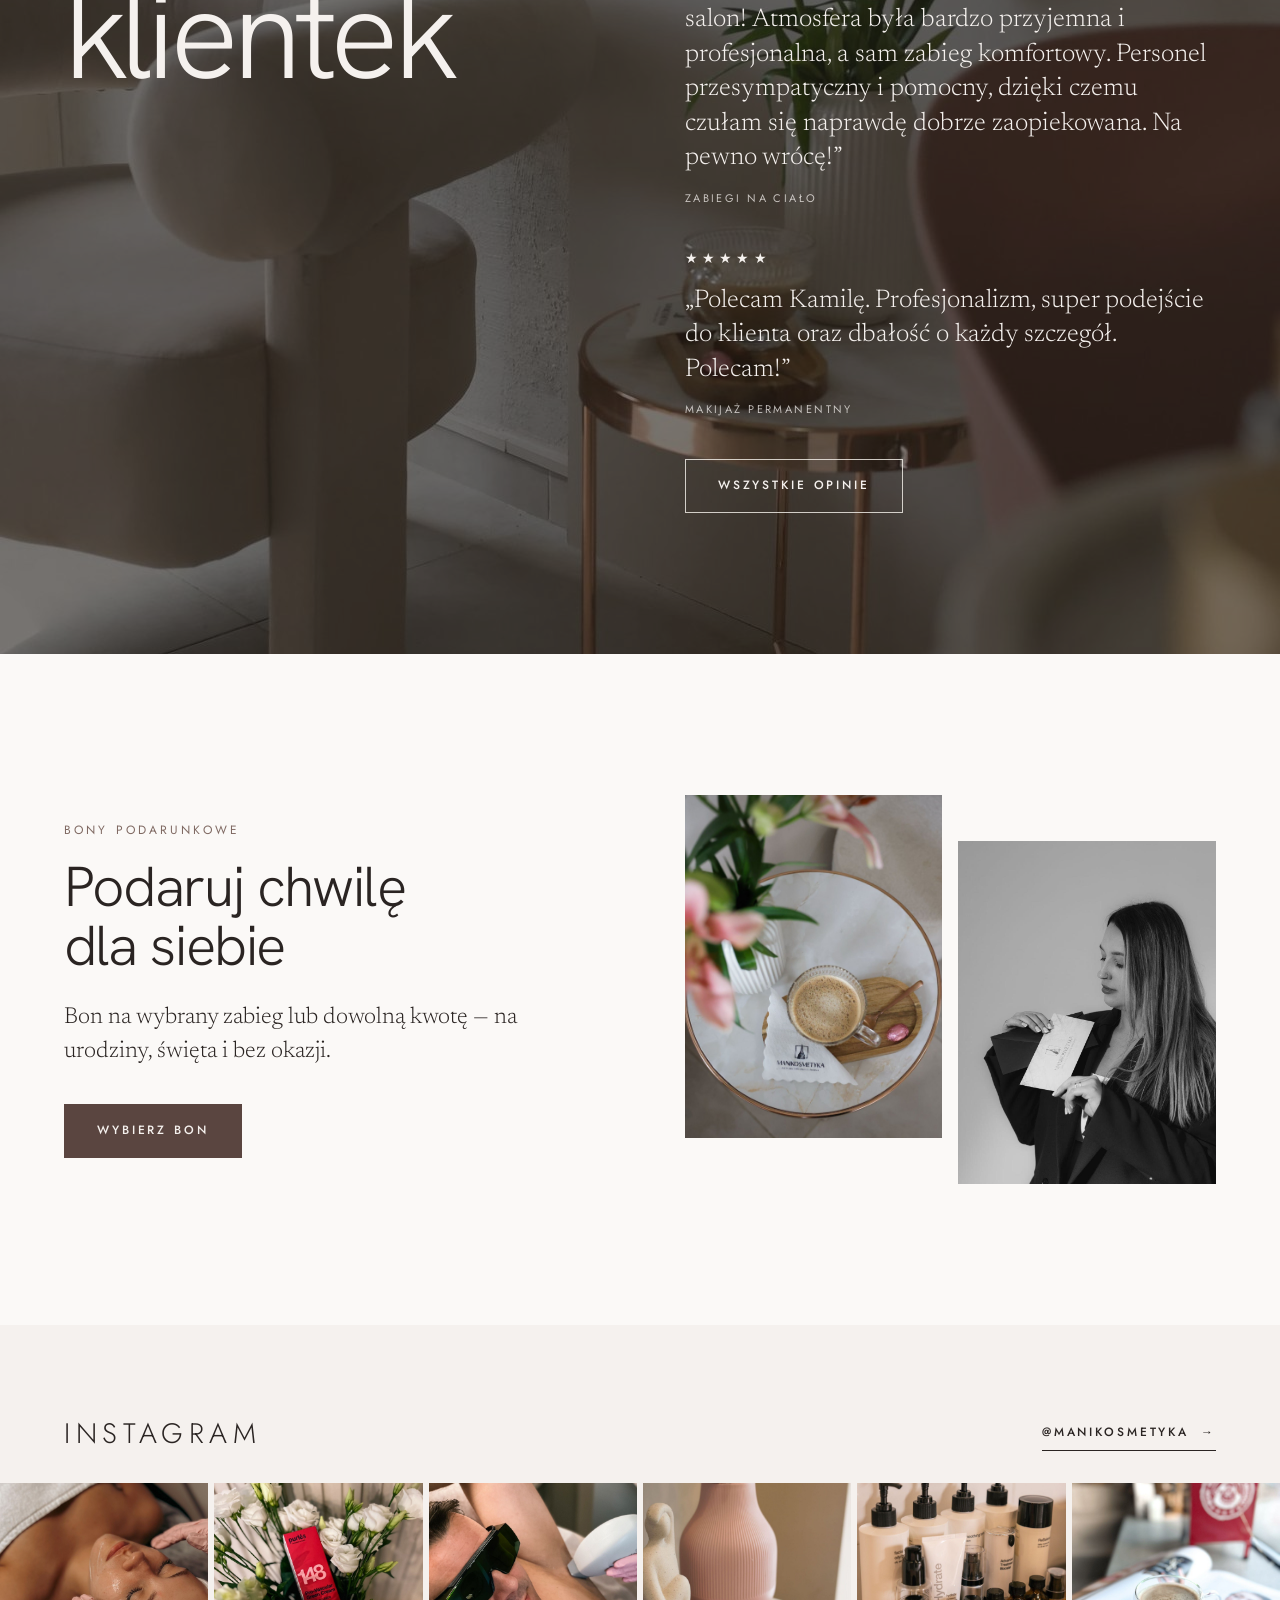
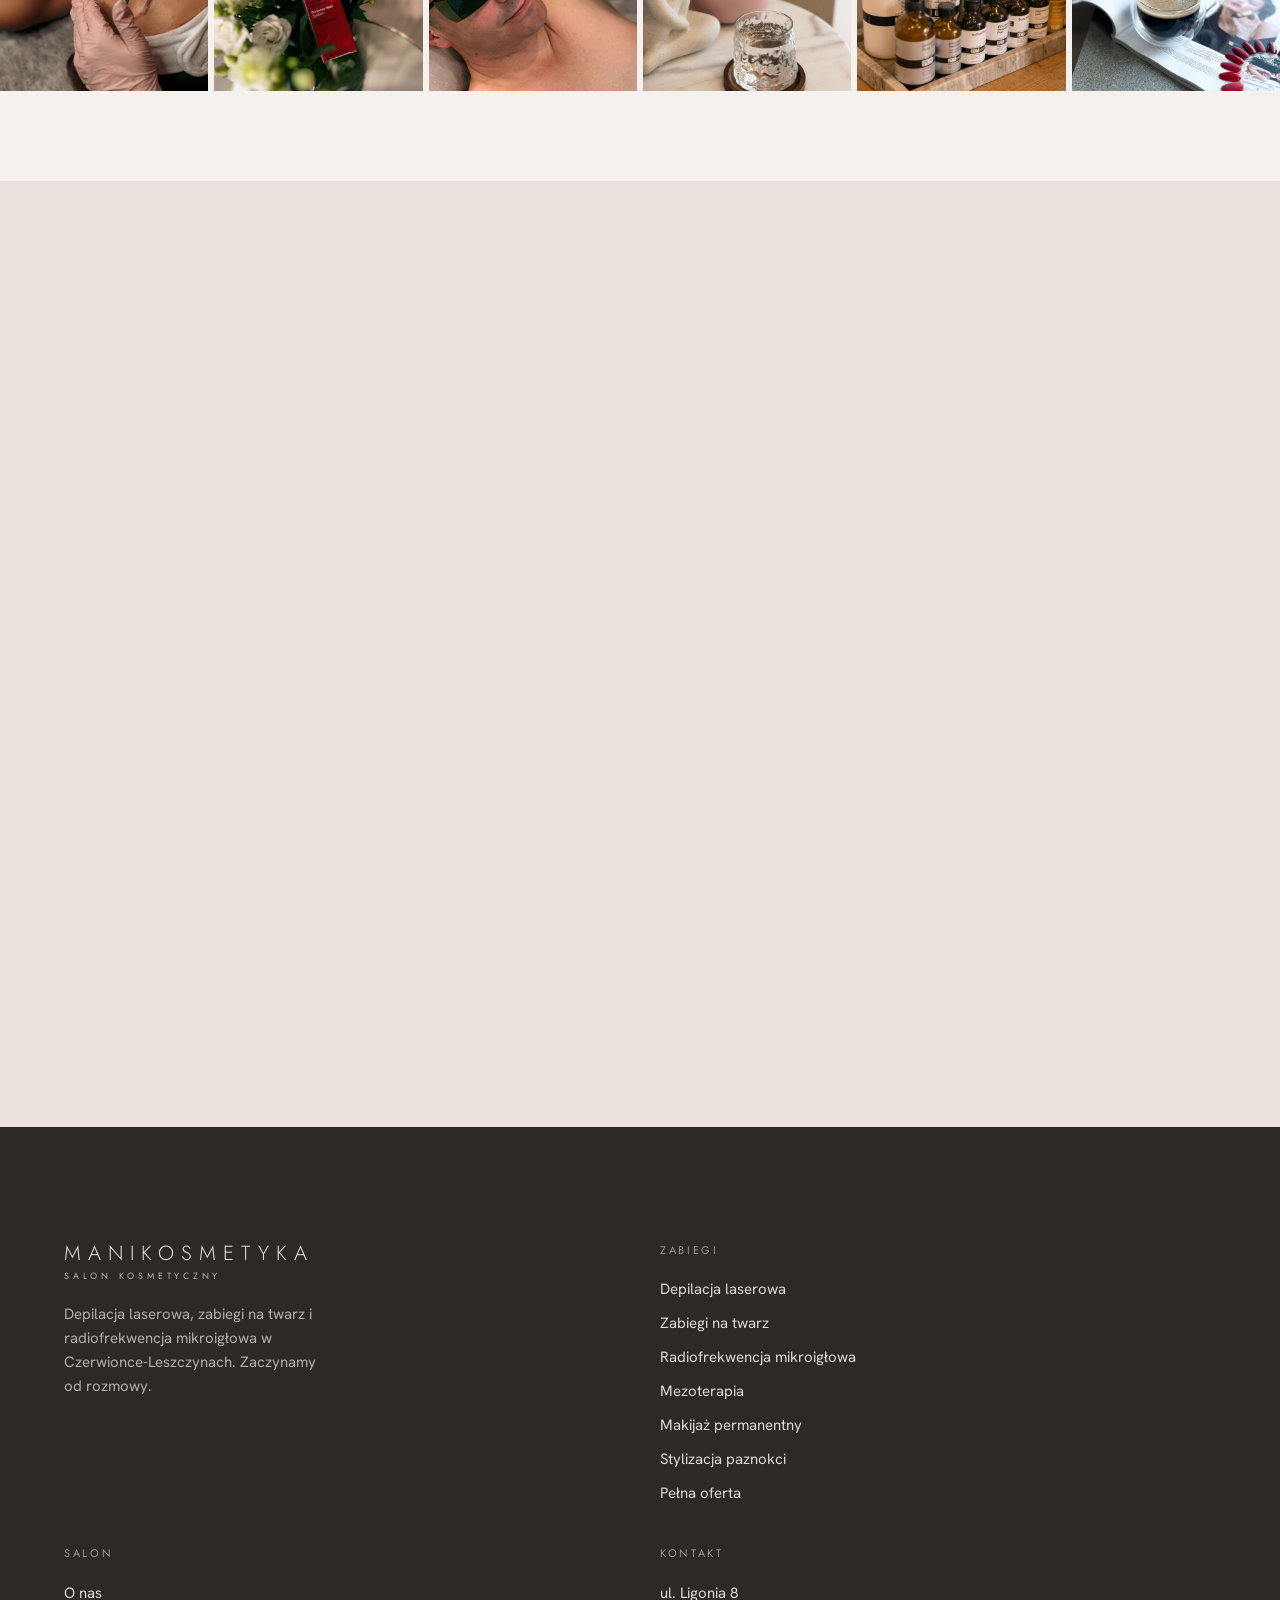
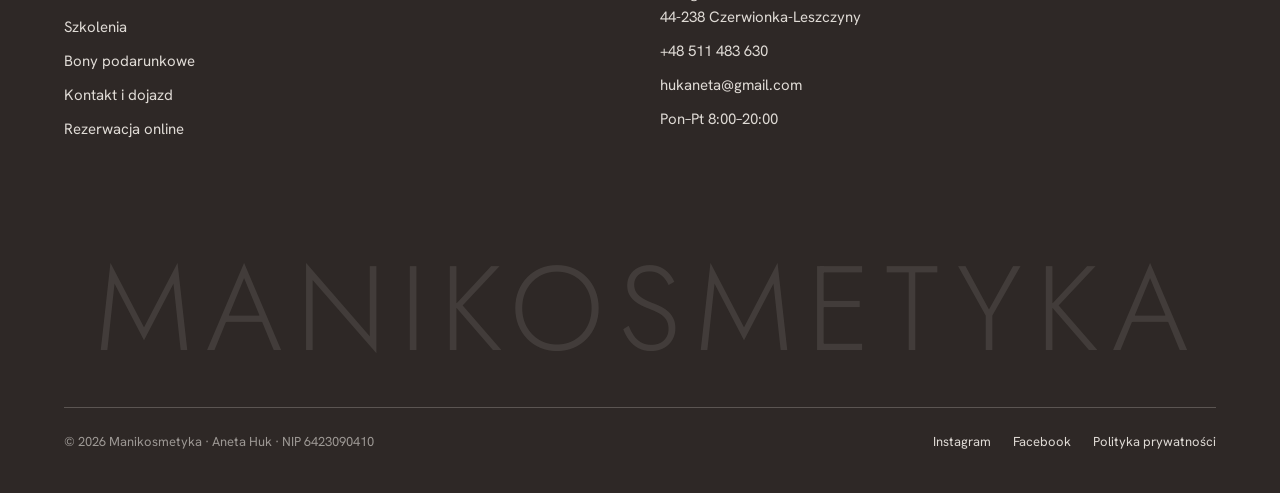
==== commit 982afe5d: "Opinie: 4 najlepsze, bez imion, z adnotacją o zabiegu Co-Authored-By: Claude Sonnet 5.5 <noreply@ant" ====
--- a/index.html
+++ b/index.html
@@ -168,11 +168,10 @@
       <p class="notes-title">opinie<br>klientek</p>
     </div>
     <div class="quotes rv">
-      <figure class="quote"><div class="stars" aria-label="5 na 5">★★★★★</div><blockquote>„Super miejsce. Profesjonalna załoga, rewelacyjne zabiegi. Warto na nie jechać 100 km.”</blockquote><figcaption>Alina P. · konsultacja i pielęgnacja twarzy</figcaption></figure>
-      <figure class="quote"><div class="stars" aria-label="5 na 5">★★★★★</div><blockquote>„Uwielbiam! Efekty po zabiegu naprawdę mnie zaskoczyły — skóra jest bardziej jędrna, wygładzona i wygląda młodziej. Wszystko wykonane profesjonalnie, w miłej atmosferze. Czuję się zaopiekowana i na pewno będę wracać. Polecam Anetę i Kamilę.”</blockquote><figcaption>Julka S. · radiofrekwencja mikroigłowa</figcaption></figure>
-      <figure class="quote"><div class="stars" aria-label="5 na 5">★★★★★</div><blockquote>„Byłam na depilacji laserowej i mega polecam! Niesamowicie profesjonalne podejście, brak krępacji przy depilacji bikini, brak bólu, szybko trwał zabieg i dokładnie zostały wyjaśnione zasady pielęgnacji miejsca depilacji. Jestem bardzo zadowolona i polecam każdemu, kto się zastanawia.”</blockquote><figcaption>Agnieszka Ż. · depilacja laserowa · opinia z Google</figcaption></figure>
-      <figure class="quote"><div class="stars" aria-label="5 na 5">★★★★★</div><blockquote>„Bardzo polecam zabieg endermologii oraz cały salon! Atmosfera była bardzo przyjemna i profesjonalna, a sam zabieg komfortowy. Personel przesympatyczny i pomocny, dzięki czemu czułam się naprawdę dobrze zaopiekowana. Na pewno wrócę!”</blockquote><figcaption>Mariola W. · endermologia</figcaption></figure>
-      <figure class="quote"><div class="stars" aria-label="5 na 5">★★★★★</div><blockquote>„Polecam Kamilę. Profesjonalizm, super podejście do klienta oraz dbałość o każdy szczegół. Polecam!”</blockquote><figcaption>Ewelina K. · makijaż permanentny</figcaption></figure>
+      <figure class="quote"><div class="stars" aria-label="5 na 5">★★★★★</div><blockquote>„Super miejsce. Profesjonalna załoga, rewelacyjne zabiegi. Warto na nie jechać 100 km.”</blockquote><figcaption>Pielęgnacja twarzy</figcaption></figure>
+      <figure class="quote"><div class="stars" aria-label="5 na 5">★★★★★</div><blockquote>„Byłam na depilacji laserowej i mega polecam! Niesamowicie profesjonalne podejście, brak krępacji przy depilacji bikini, brak bólu, szybko trwał zabieg i dokładnie zostały wyjaśnione zasady pielęgnacji miejsca depilacji. Jestem bardzo zadowolona i polecam każdemu, kto się zastanawia.”</blockquote><figcaption>Depilacja laserowa</figcaption></figure>
+      <figure class="quote"><div class="stars" aria-label="5 na 5">★★★★★</div><blockquote>„Bardzo polecam zabieg endermologii oraz cały salon! Atmosfera była bardzo przyjemna i profesjonalna, a sam zabieg komfortowy. Personel przesympatyczny i pomocny, dzięki czemu czułam się naprawdę dobrze zaopiekowana. Na pewno wrócę!”</blockquote><figcaption>Zabiegi na ciało</figcaption></figure>
+      <figure class="quote"><div class="stars" aria-label="5 na 5">★★★★★</div><blockquote>„Polecam Kamilę. Profesjonalizm, super podejście do klienta oraz dbałość o każdy szczegół. Polecam!”</blockquote><figcaption>Makijaż permanentny</figcaption></figure>
       <div><a class="btn btn-ghost" href="https://booksy.com/pl-pl/106175_manikosmetyka_salon-kosmetyczny_12856_czerwionka-leszczyny" target="_blank" rel="noopener">Wszystkie opinie</a></div>
     </div>
   </div>
--- a/style.css
+++ b/style.css
@@ -503,3 +503,15 @@
 .cards-4 { gap: clamp(20px, 2.2vw, 32px); }
 .cards-4 .caps-lg { font-size: clamp(17px, 1.55vw, 22px); }
 @media (min-width: 901px) and (max-width: 1180px) { .cards-4 { grid-template-columns: 1fr 1fr; } }
+
+/* ---------- Voucher amount slider ---------- */
+.amount-slider{max-width:460px}
+.amount-out{display:block;font-family:var(--sans);font-weight:300;font-size:2rem;line-height:1.1;margin-bottom:14px}
+.amount-slider input[type=range]{-webkit-appearance:none;appearance:none;width:100%;height:28px;background:transparent;border:0;padding:0;margin:0;box-shadow:none;border-radius:0;cursor:pointer;--fill:5%}
+.amount-slider input[type=range]::-webkit-slider-runnable-track{height:2px;background:linear-gradient(to right,currentColor var(--fill),rgba(128,128,128,.35) var(--fill))}
+.amount-slider input[type=range]::-moz-range-track{height:2px;background:rgba(128,128,128,.35)}
+.amount-slider input[type=range]::-moz-range-progress{height:2px;background:currentColor}
+.amount-slider input[type=range]::-webkit-slider-thumb{-webkit-appearance:none;width:22px;height:22px;border-radius:50%;background:currentColor;border:3px solid var(--bg,#fff);box-shadow:0 0 0 1px currentColor;margin-top:-10px}
+.amount-slider input[type=range]::-moz-range-thumb{width:16px;height:16px;border-radius:50%;background:currentColor;border:3px solid var(--bg,#fff);box-shadow:0 0 0 1px currentColor}
+.amount-slider input[type=range]:focus-visible{outline:2px solid currentColor;outline-offset:4px}
+.amount-scale{display:flex;justify-content:space-between;font-size:.8rem;opacity:.7;margin-top:2px}
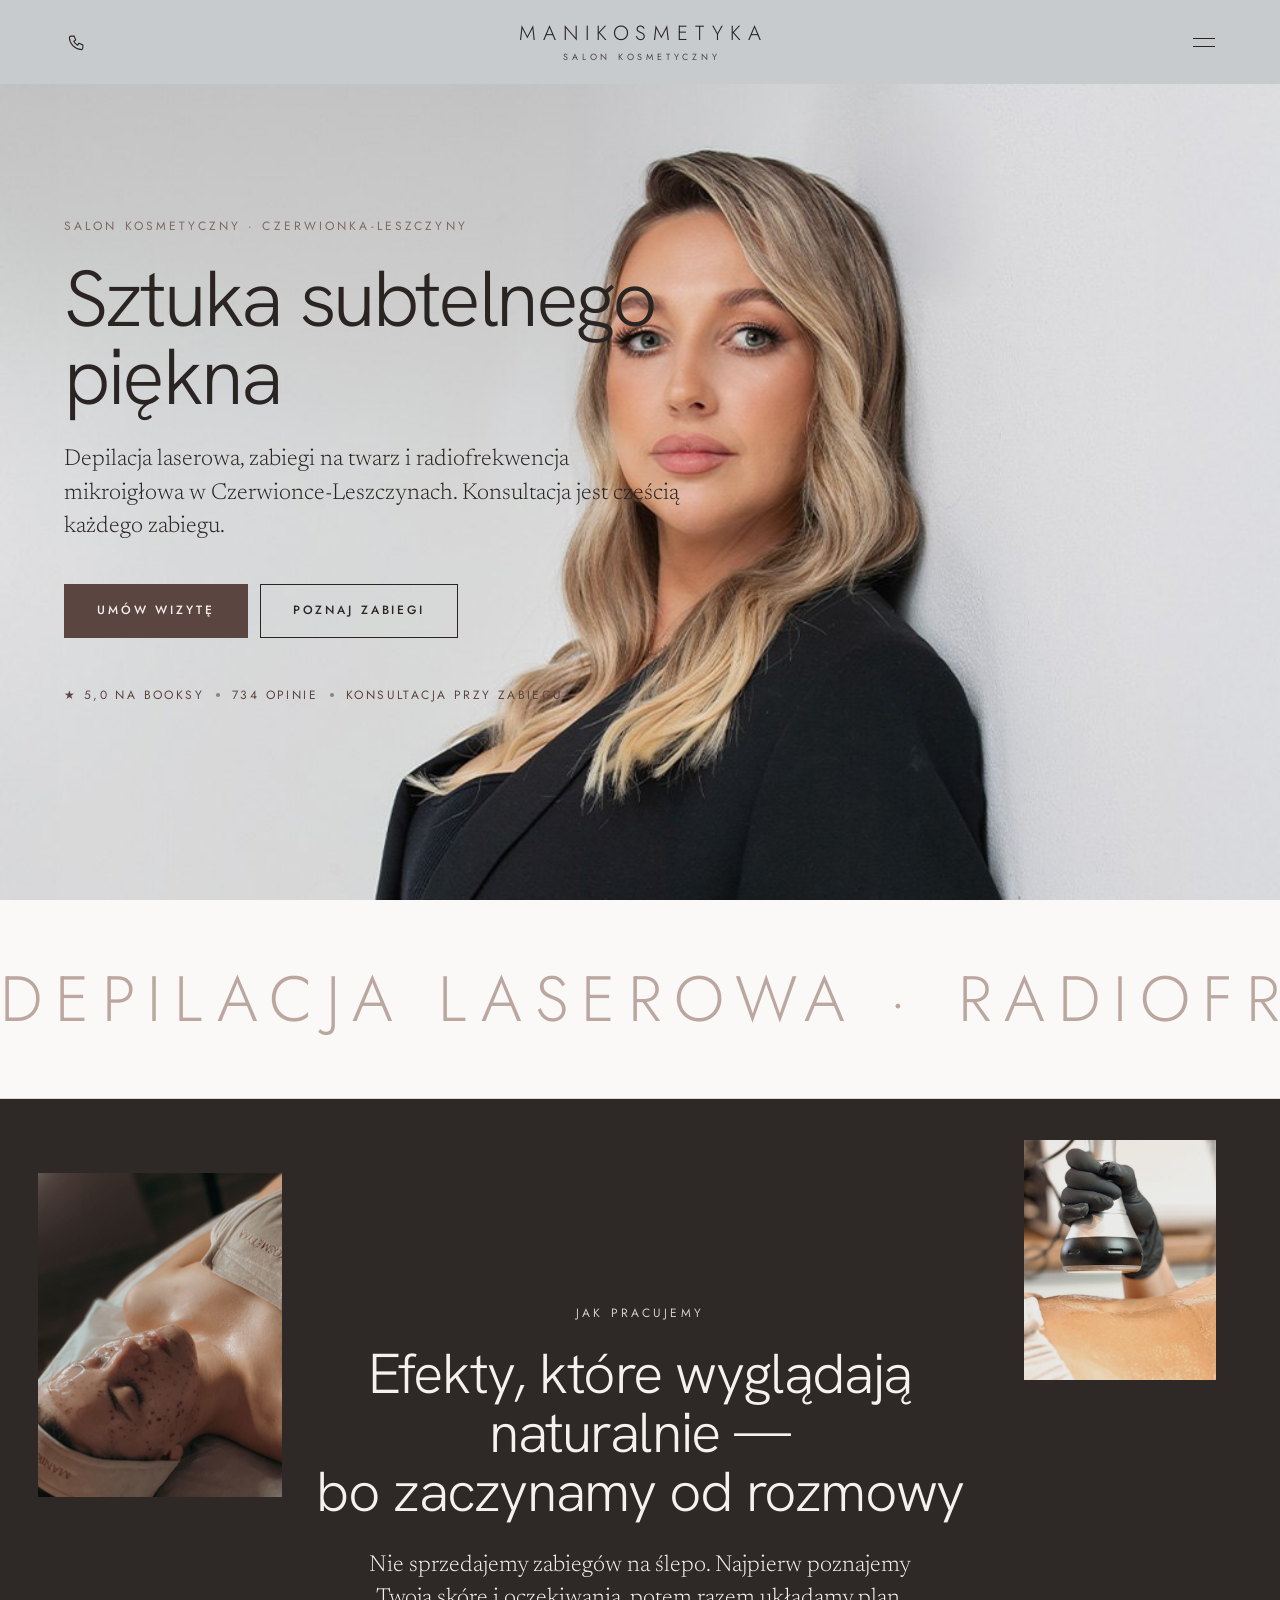
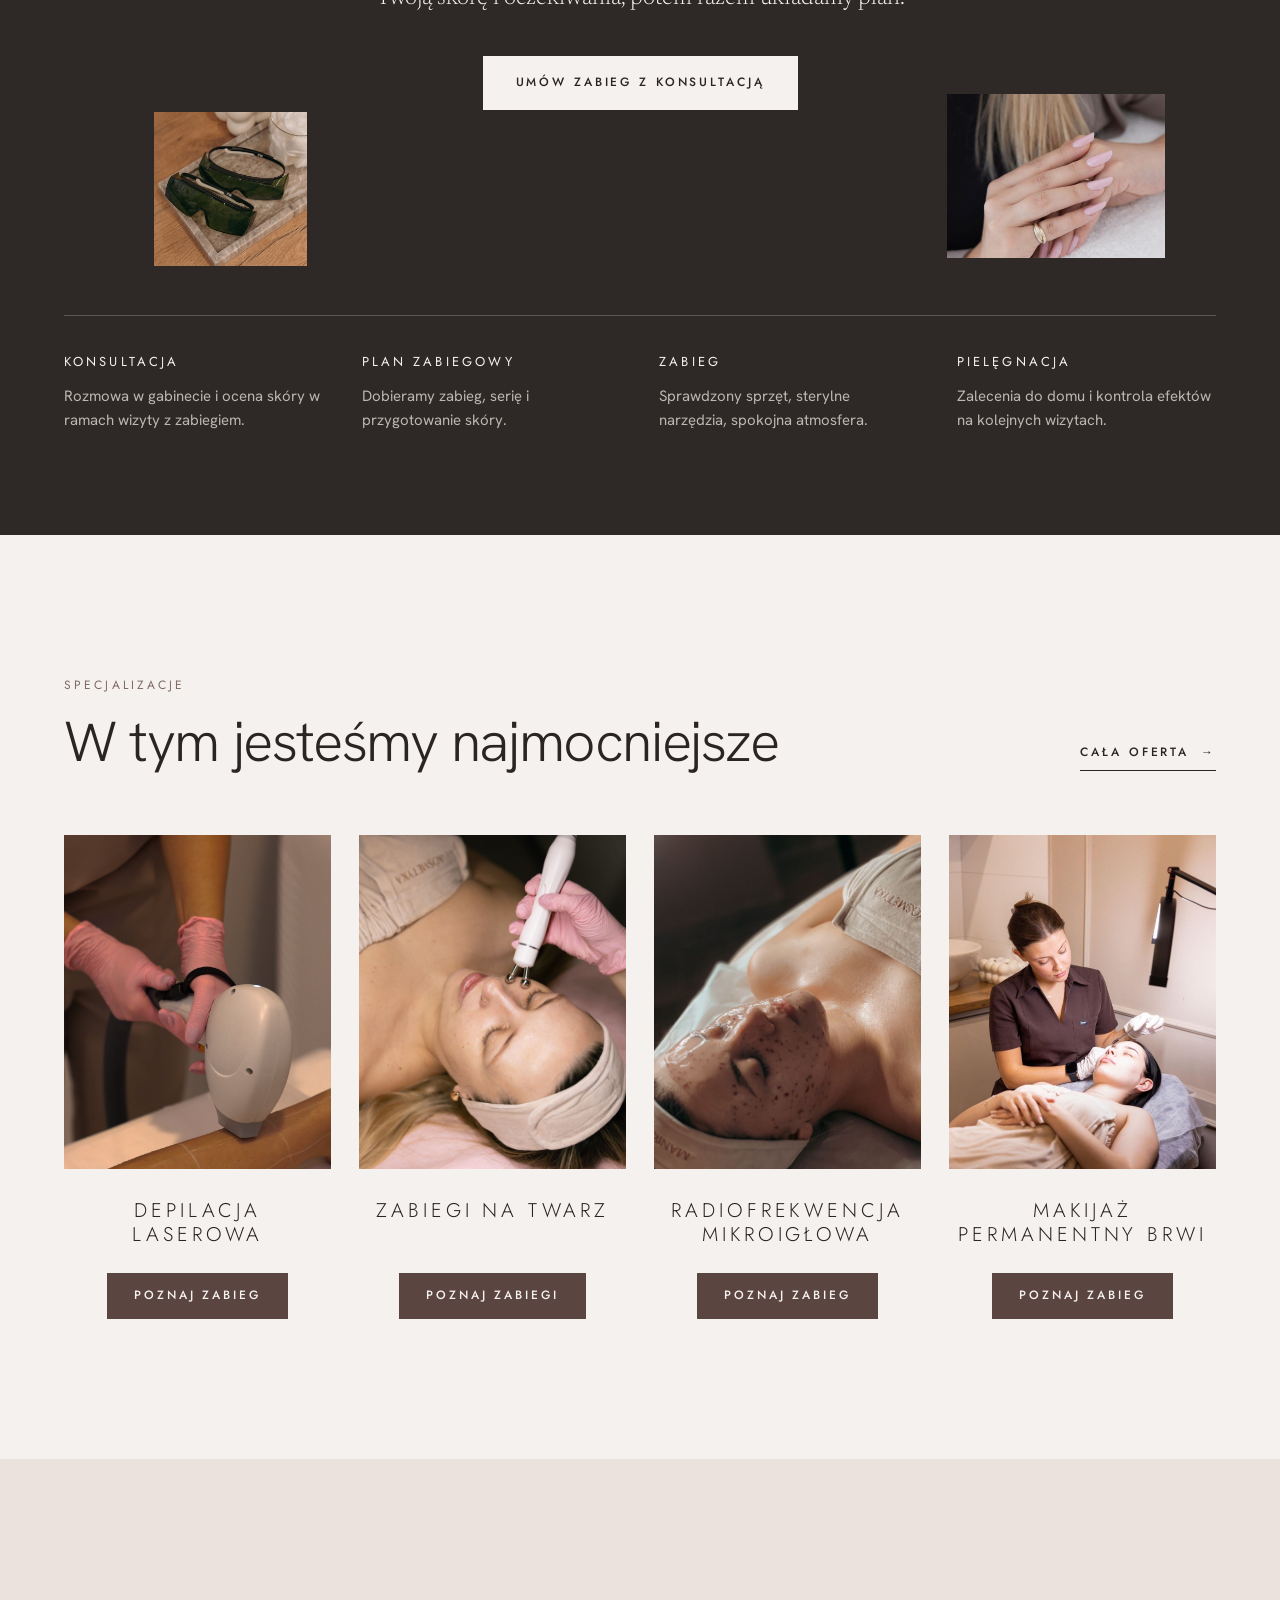
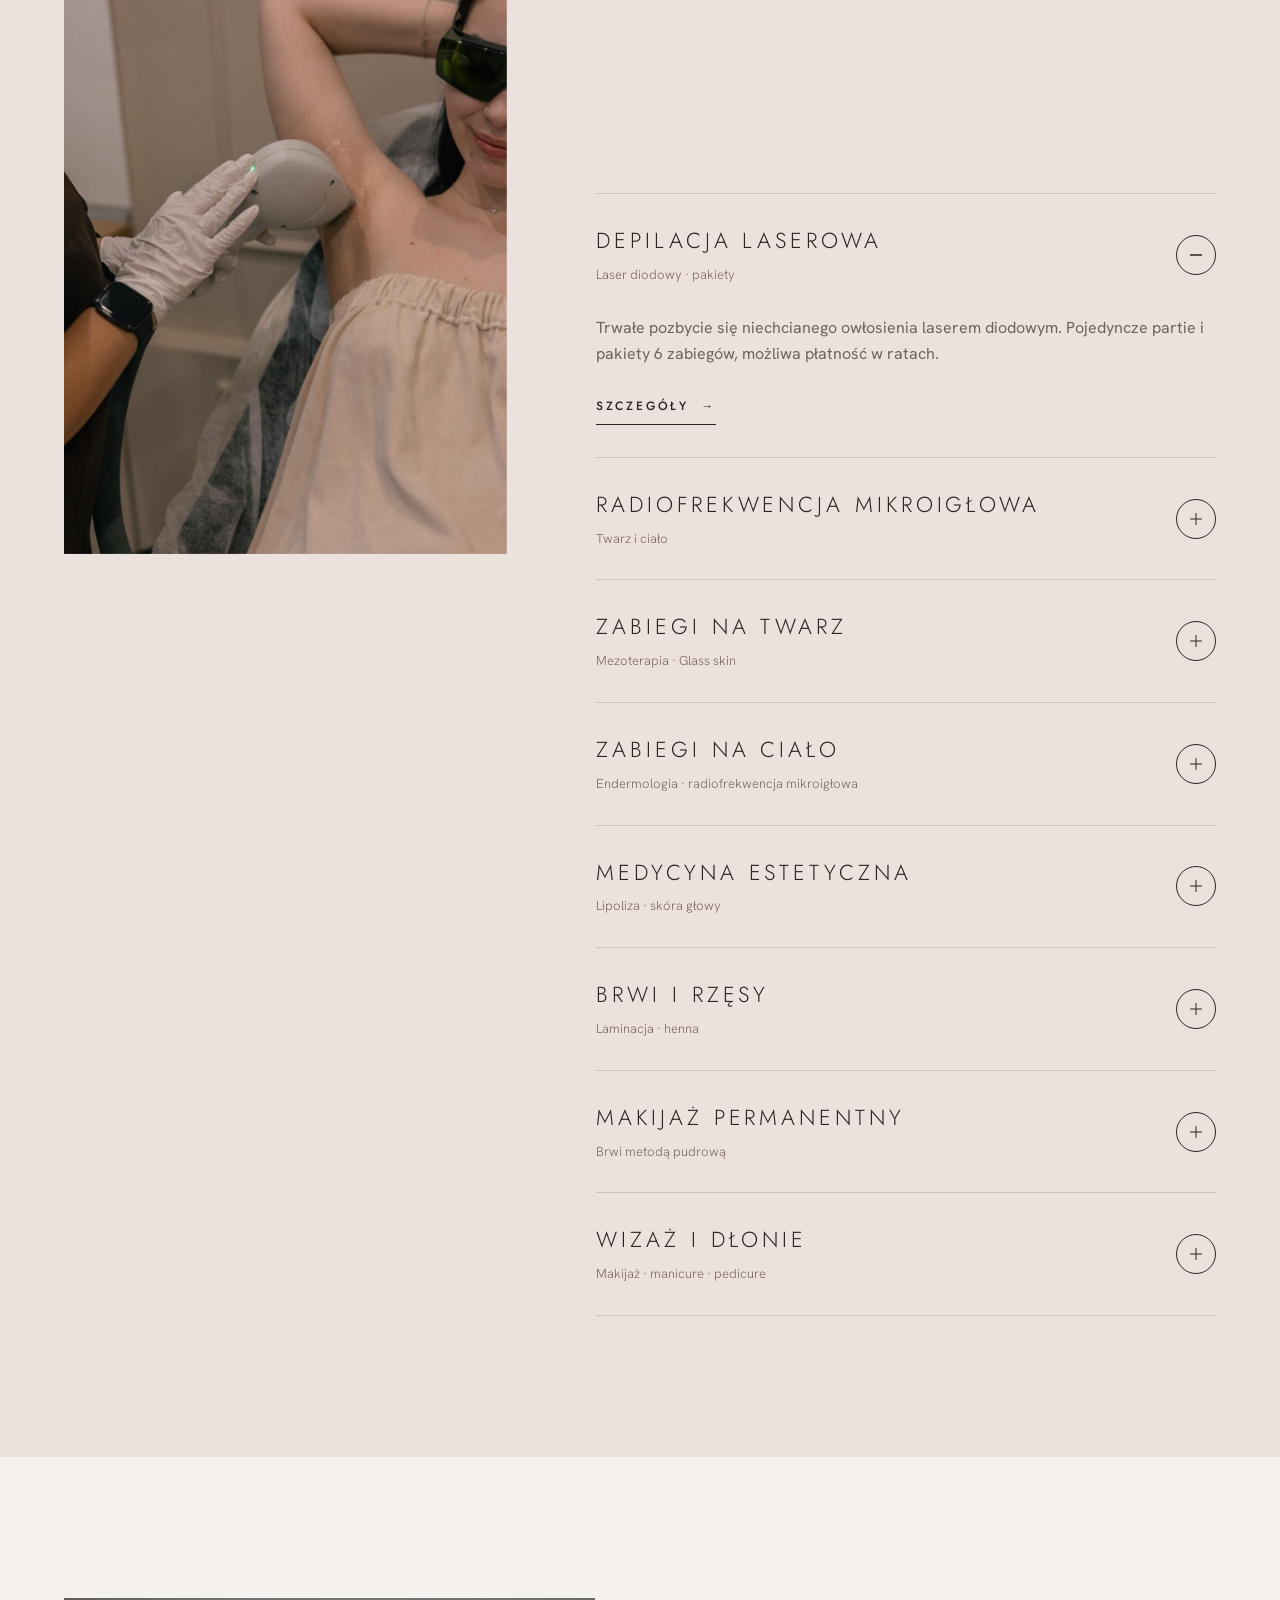
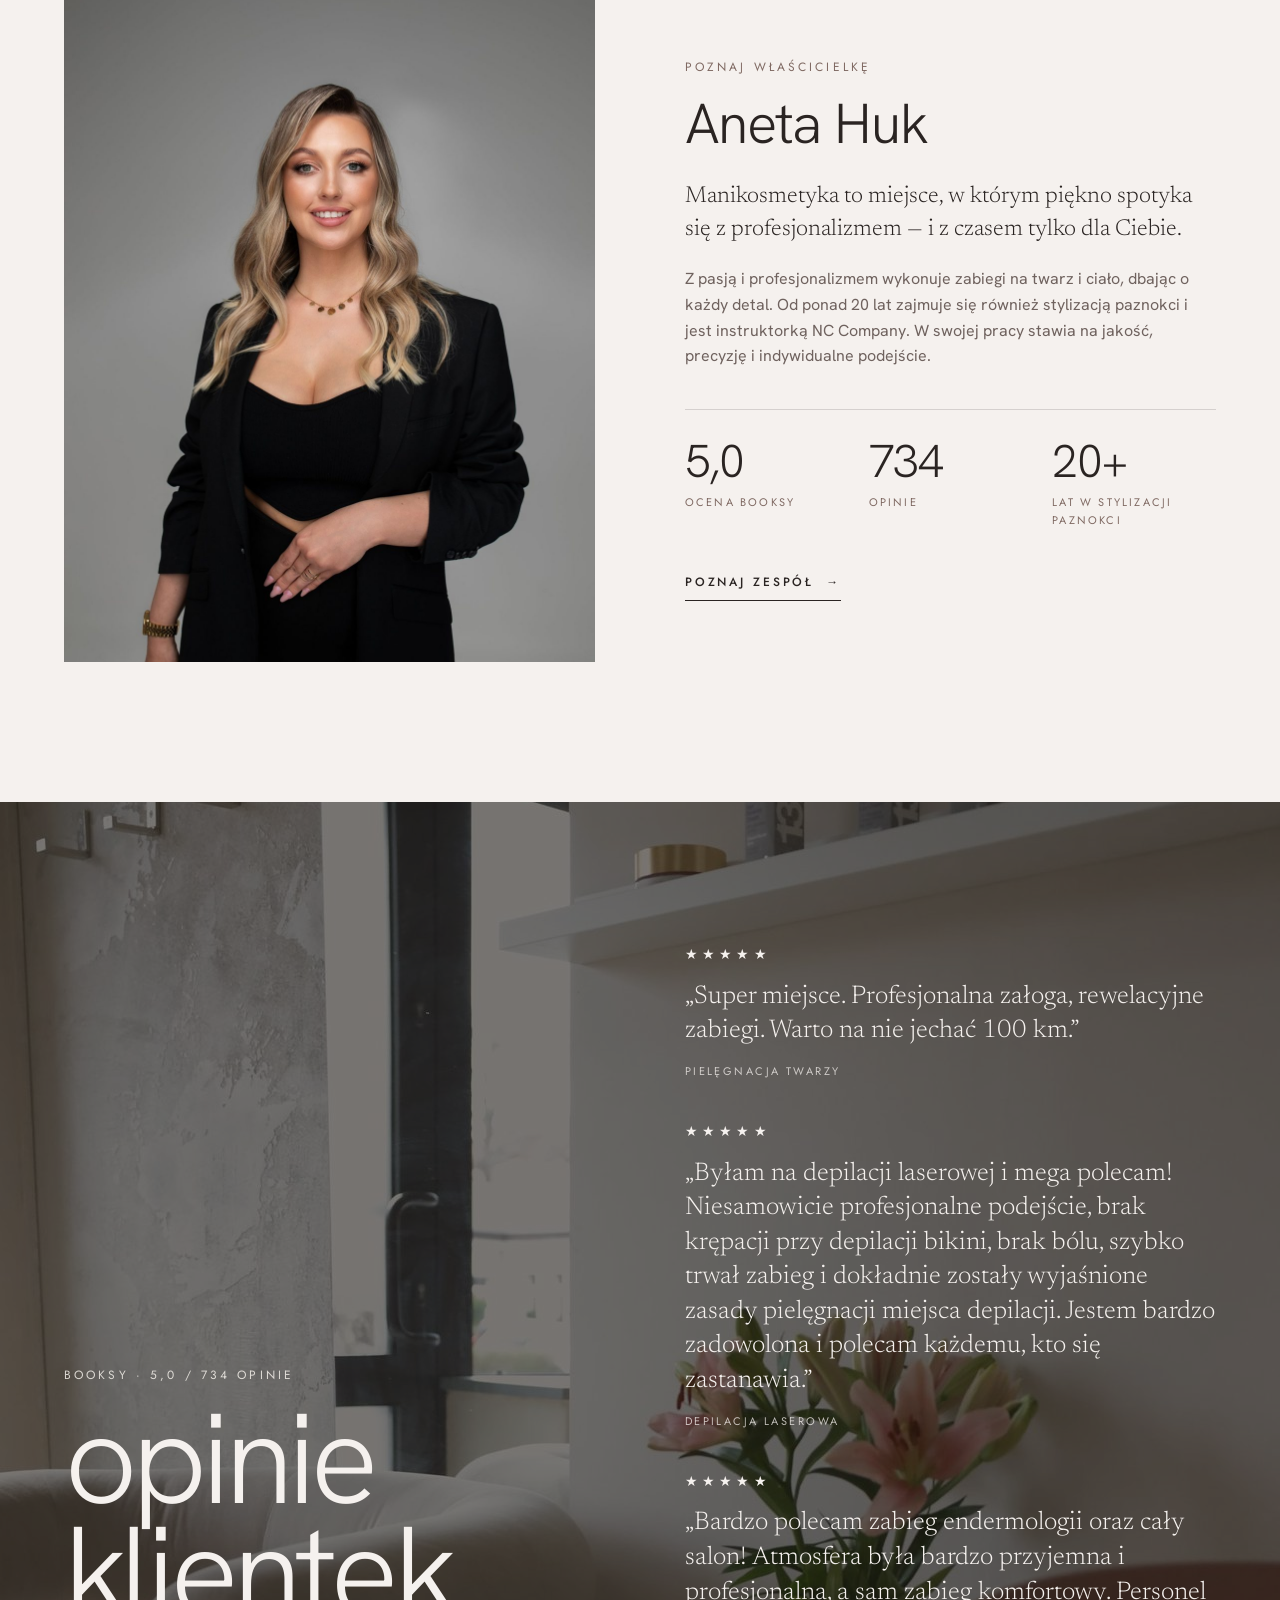
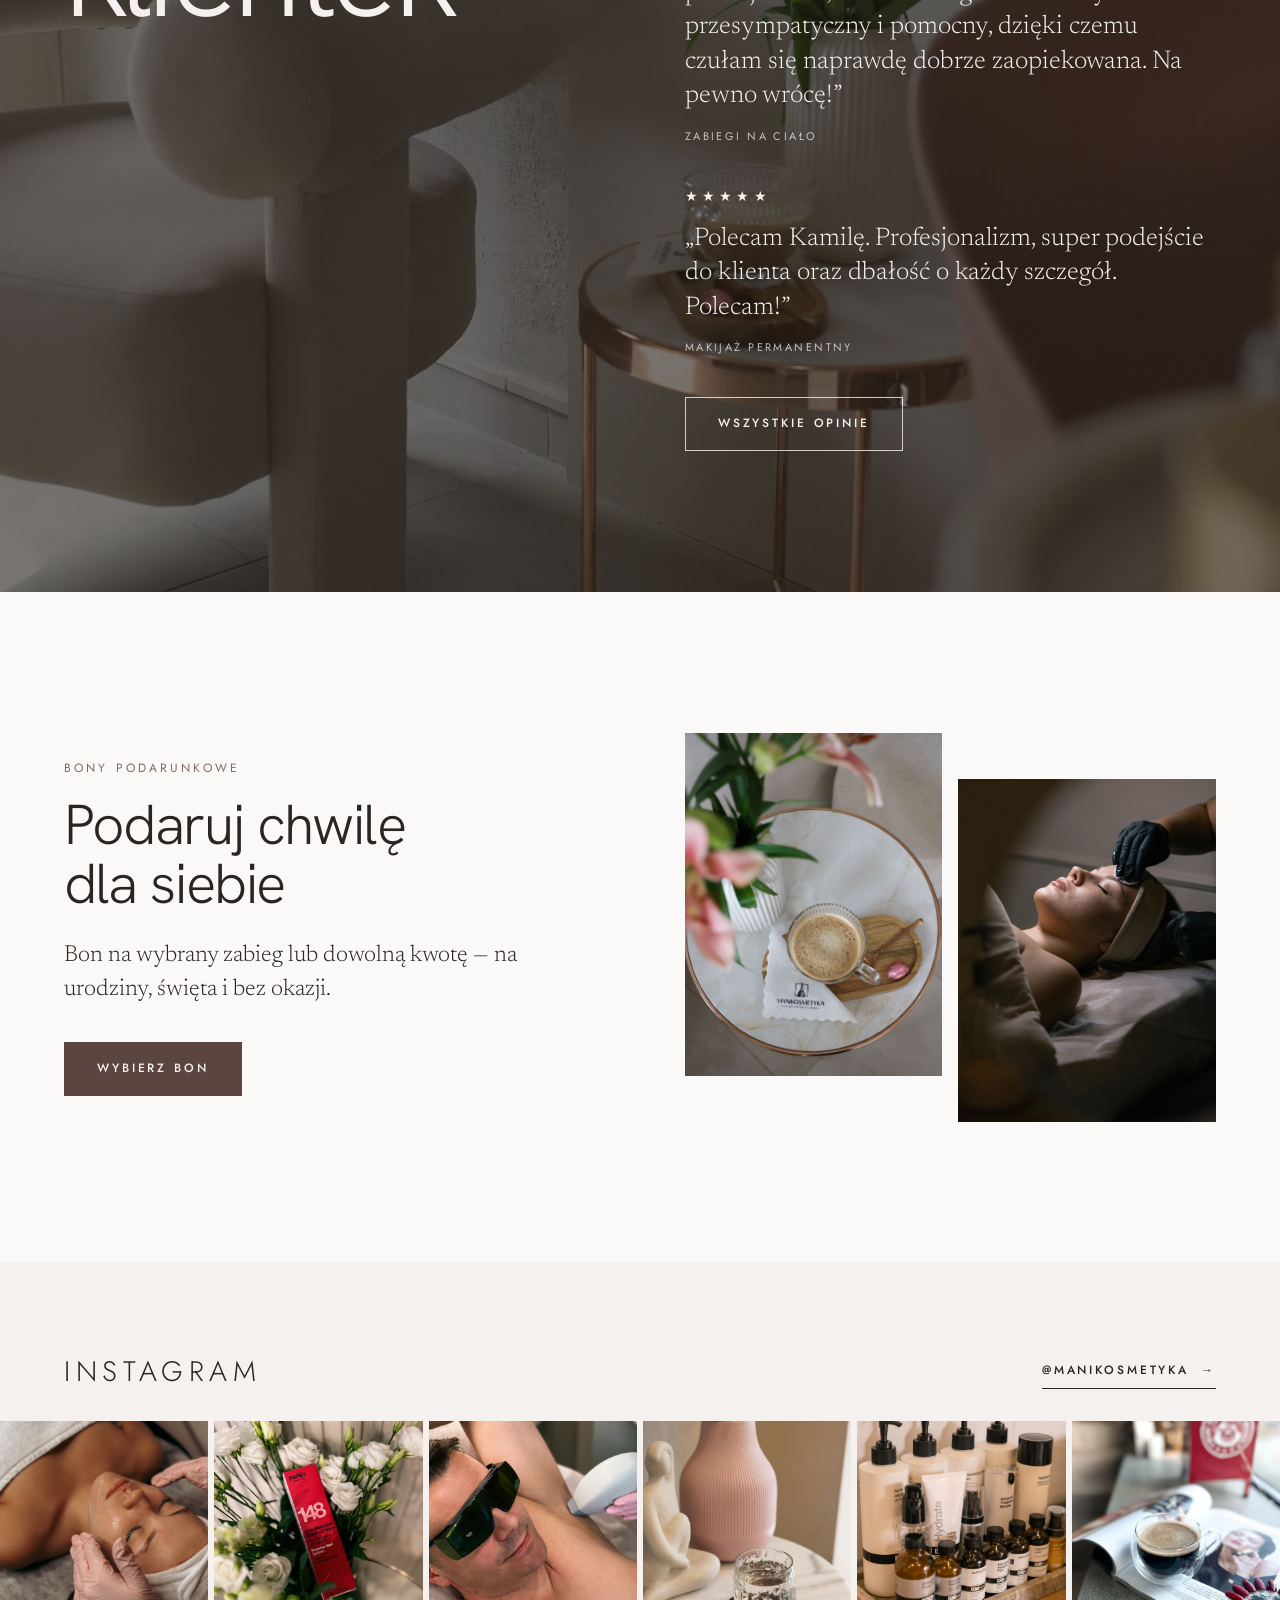
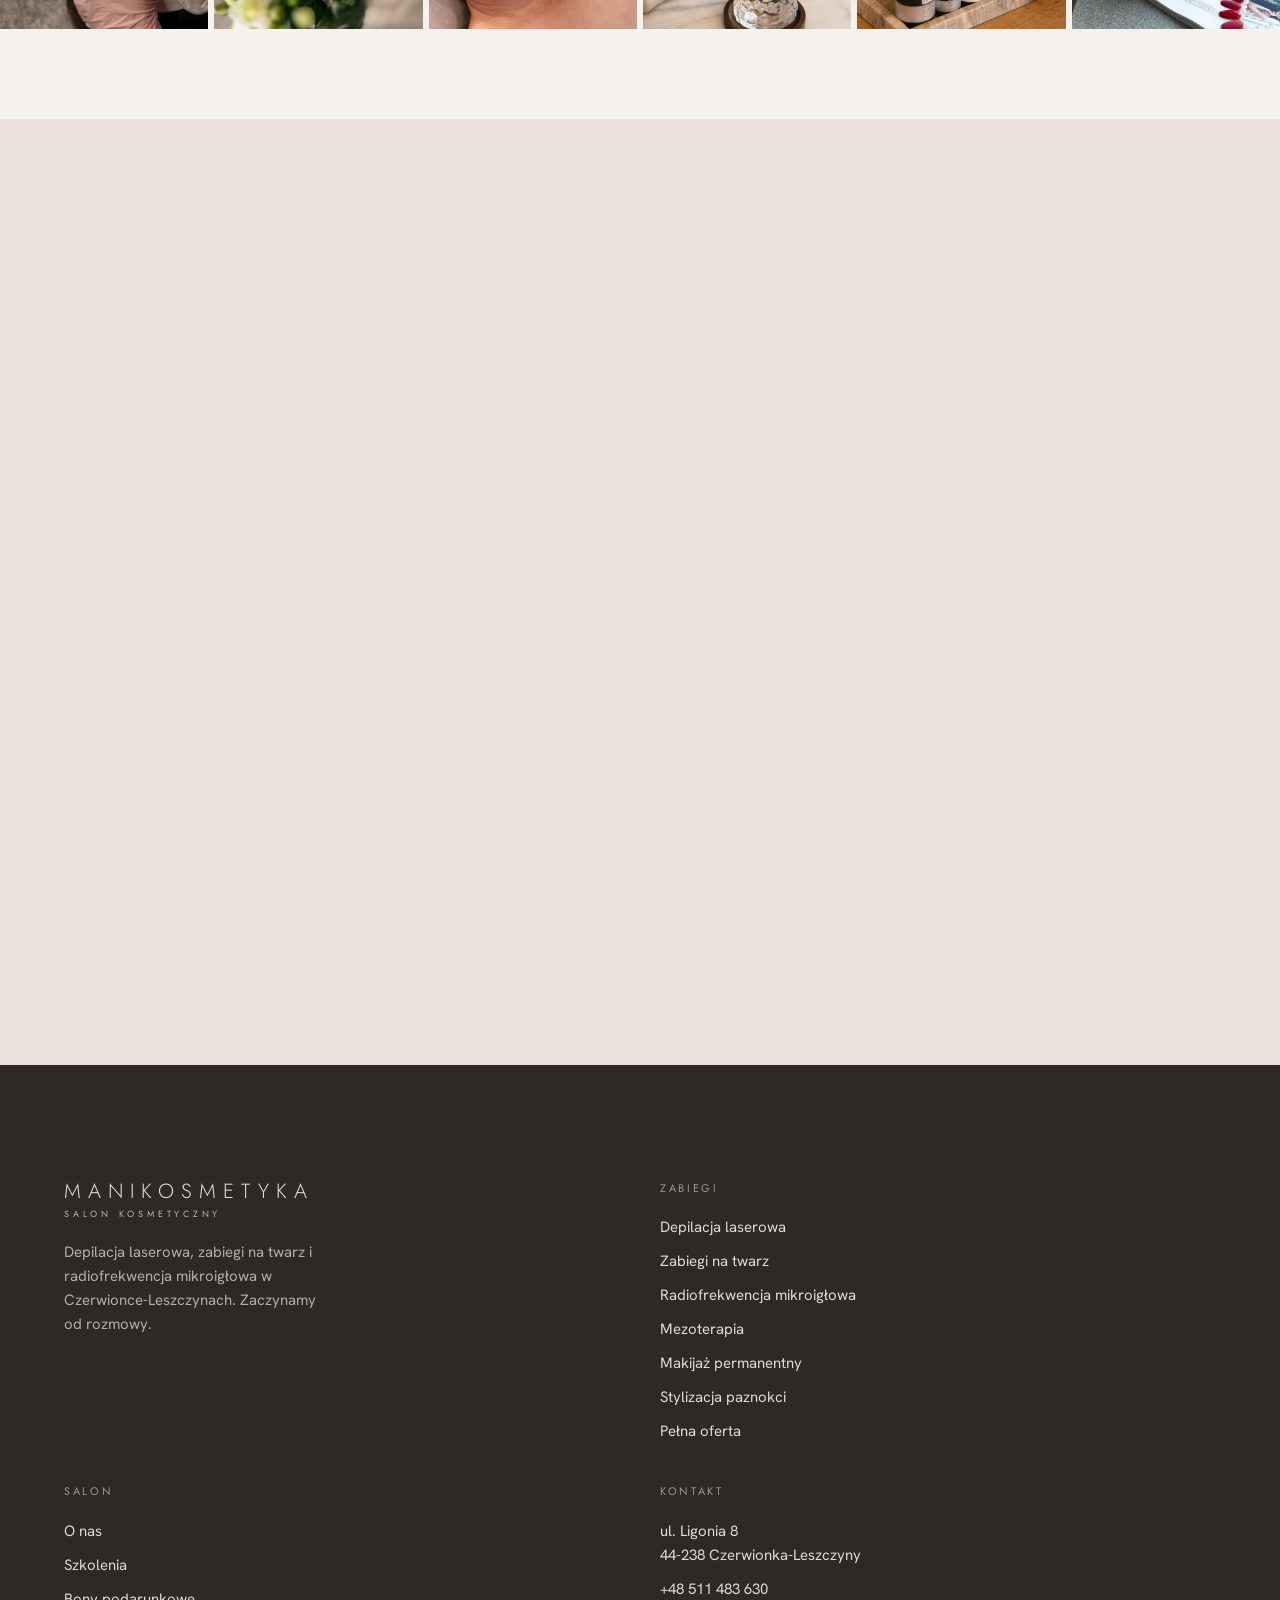
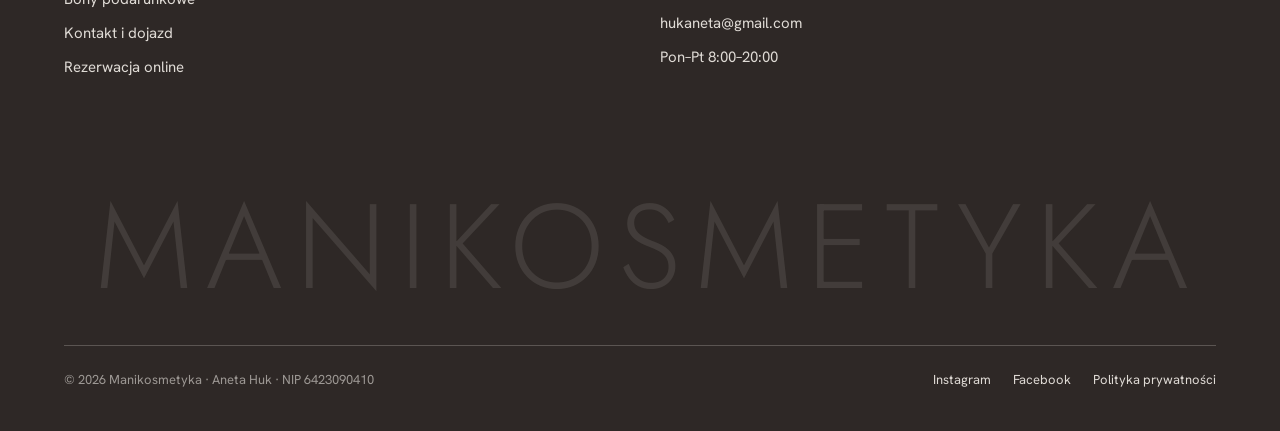
==== commit ddc70d7a: "Zmiany z notatki: nowe zdjęcia, nowe teksty, usunięte opisy i ceny Co-Authored-By: Claude Sonnet 5.5" ====
--- a/index.html
+++ b/index.html
@@ -38,7 +38,7 @@
   </picture>
   <div class="wrap hero-in">
     <p class="label">Salon kosmetyczny <span class="hide-m">· Czerwionka-Leszczyny</span></p>
-    <h1 class="display">Naturalne piękno, bez&nbsp;pośpiechu</h1>
+    <h1 class="display">Sztuka subtelnego piękna</h1>
     <p class="lead">Depilacja laserowa, zabiegi na twarz i radiofrekwencja mikroigłowa w Czerwionce-Leszczynach. Konsultacja jest częścią każdego zabiegu.</p>
     <div class="btns"><a class="btn btn-dark" href="https://booksy.com/pl-pl/106175_manikosmetyka_salon-kosmetyczny_12856_czerwionka-leszczyny" target="_blank" rel="noopener">Umów wizytę</a><a class="btn btn-line" href="#zabiegi">Poznaj zabiegi</a></div>
     <div class="hero-meta"><span>★ 5,0 na Booksy</span><span>734 opinie</span><span>Konsultacja przy zabiegu</span></div>
@@ -79,25 +79,21 @@
       <a class="card rv" href="depilacja-laserowa.html">
         <div class="card-media"><img src="img/laser-nogi.jpg" alt="Depilacja laserowa nóg" loading="lazy"></div>
         <h3 class="caps caps-lg">Depilacja laserowa</h3>
-        <p>Laser diodowy — bez golenia, podrażnień i pośpiechu. Pakiety i raty.</p>
         <span class="btn btn-dark">Poznaj zabieg</span>
       </a>
       <a class="card rv" href="zabiegi-na-twarz.html">
         <div class="card-media"><img src="img/twarz-glowica-2.jpg" alt="Zabieg na twarz w gabinecie Manikosmetyka" loading="lazy"></div>
         <h3 class="caps caps-lg">Zabiegi na twarz</h3>
-        <p>Oczyszczanie, peelingi, mezoterapia i pielęgnacja dobrana po konsultacji.</p>
         <span class="btn btn-dark">Poznaj zabiegi</span>
       </a>
       <a class="card rv" href="radiofrekwencja-mikroiglowa.html">
         <div class="card-media"><img src="img/twarz-maska.jpg" alt="Skóra twarzy po zabiegu mikroigłowym" loading="lazy"></div>
         <h3 class="caps caps-lg">Radiofrekwencja mikroigłowa</h3>
-        <p>Ujędrnienie, zmarszczki, blizny i rozstępy — na twarz i ciało.</p>
         <span class="btn btn-dark">Poznaj zabieg</span>
       </a>
       <a class="card rv" href="oferta.html#pmu">
-        <div class="card-media"><img src="img/pmu-brows.jpg" alt="PMU Brows Manikosmetyka" loading="lazy"></div>
+        <div class="card-media"><img src="img/pmu-brows.jpg" alt="Makijaż permanentny brwi w salonie Manikosmetyka" loading="lazy"></div>
         <h3 class="caps caps-lg">Makijaż permanentny brwi</h3>
-        <p>Metoda pudrowa: naturalny, delikatny efekt na 1–2 lata, z wizytą kontrolną.</p>
         <span class="btn btn-dark">Poznaj zabieg</span>
       </a>
     </div>
@@ -131,7 +127,7 @@
         </details><details data-img="img/brwi-produkty.jpg" data-alt="Kosmetyki do stylizacji brwi">
           <summary><span>Brwi i rzęsy<small>Laminacja · henna</small></span><span class="ico" aria-hidden="true"></span></summary>
           <div class="acc-body"><p>Oprawa oka, która wygląda naturalnie.</p><ul><li>Laminacja brwi</li><li>Henna pudrowa i żelowa</li><li>Henna rzęs</li><li>Regulacja woskiem</li></ul><a class="link" href="oferta.html#brwi">Szczegóły <span class="arr" aria-hidden="true">→</span></a></div>
-        </details><details data-img="img/pmu-brows.jpg" data-alt="PMU Brows Manikosmetyka">
+        </details><details data-img="img/pmu-brows.jpg" data-alt="Makijaż permanentny brwi w salonie Manikosmetyka">
           <summary><span>Makijaż permanentny<small>Brwi metodą pudrową</small></span><span class="ico" aria-hidden="true"></span></summary>
           <div class="acc-body"><p>Brwi metodą pudrową z wizytą kontrolną oraz korekty wcześniejszych pigmentacji.</p><a class="link" href="oferta.html#pmu">Szczegóły <span class="arr" aria-hidden="true">→</span></a></div>
         </details><details data-img="img/dlonie-lakiery.jpg" data-alt="Lakiery hybrydowe w salonie">
@@ -187,7 +183,7 @@
     </div>
     <div class="pair rv">
       <img class="media r-34" src="img/wnetrze-kawa.jpg" alt="Kawa z logo Manikosmetyki w strefie relaksu" loading="lazy">
-      <img class="media r-34" src="img/bon-podarunkowy.jpg" alt="Bon podarunkowy Manikosmetyki w eleganckiej kopercie" loading="lazy">
+      <img class="media r-34" src="img/bon-relaks.jpg" alt="Zabieg na twarz w salonie Manikosmetyka" loading="lazy" style="object-position:50% 40%">
     </div>
   </div>
 </section>
--- a/style.css
+++ b/style.css
@@ -232,9 +232,9 @@
 .card-media { overflow: hidden; background: var(--stone); }
 .card-media img { width: 100%; aspect-ratio: 4 / 5; object-fit: cover; transition: transform .9s var(--ease); }
 .card:hover .card-media img { transform: scale(1.035); }
-.card .caps { margin-top: 30px; font-size: clamp(18px, 1.55vw, 23px); }
+.card .caps { margin-top: 30px; margin-bottom: 26px; font-size: clamp(18px, 1.55vw, 23px); }
 .card p { margin: 14px auto 0; color: var(--muted); max-width: 34ch; font-size: 15px; }
-.card .btn { margin: 26px auto 0; min-height: 46px; padding: 0 26px; }
+.card .btn { margin: auto auto 0; margin-top: auto; min-height: 46px; padding: 0 26px; }
 
 /* ---------- Accordion list (ROE) ---------- */
 .acc-grid { display: grid; grid-template-columns: 5fr 7fr; gap: clamp(40px, 7vw, 120px); align-items: start; }
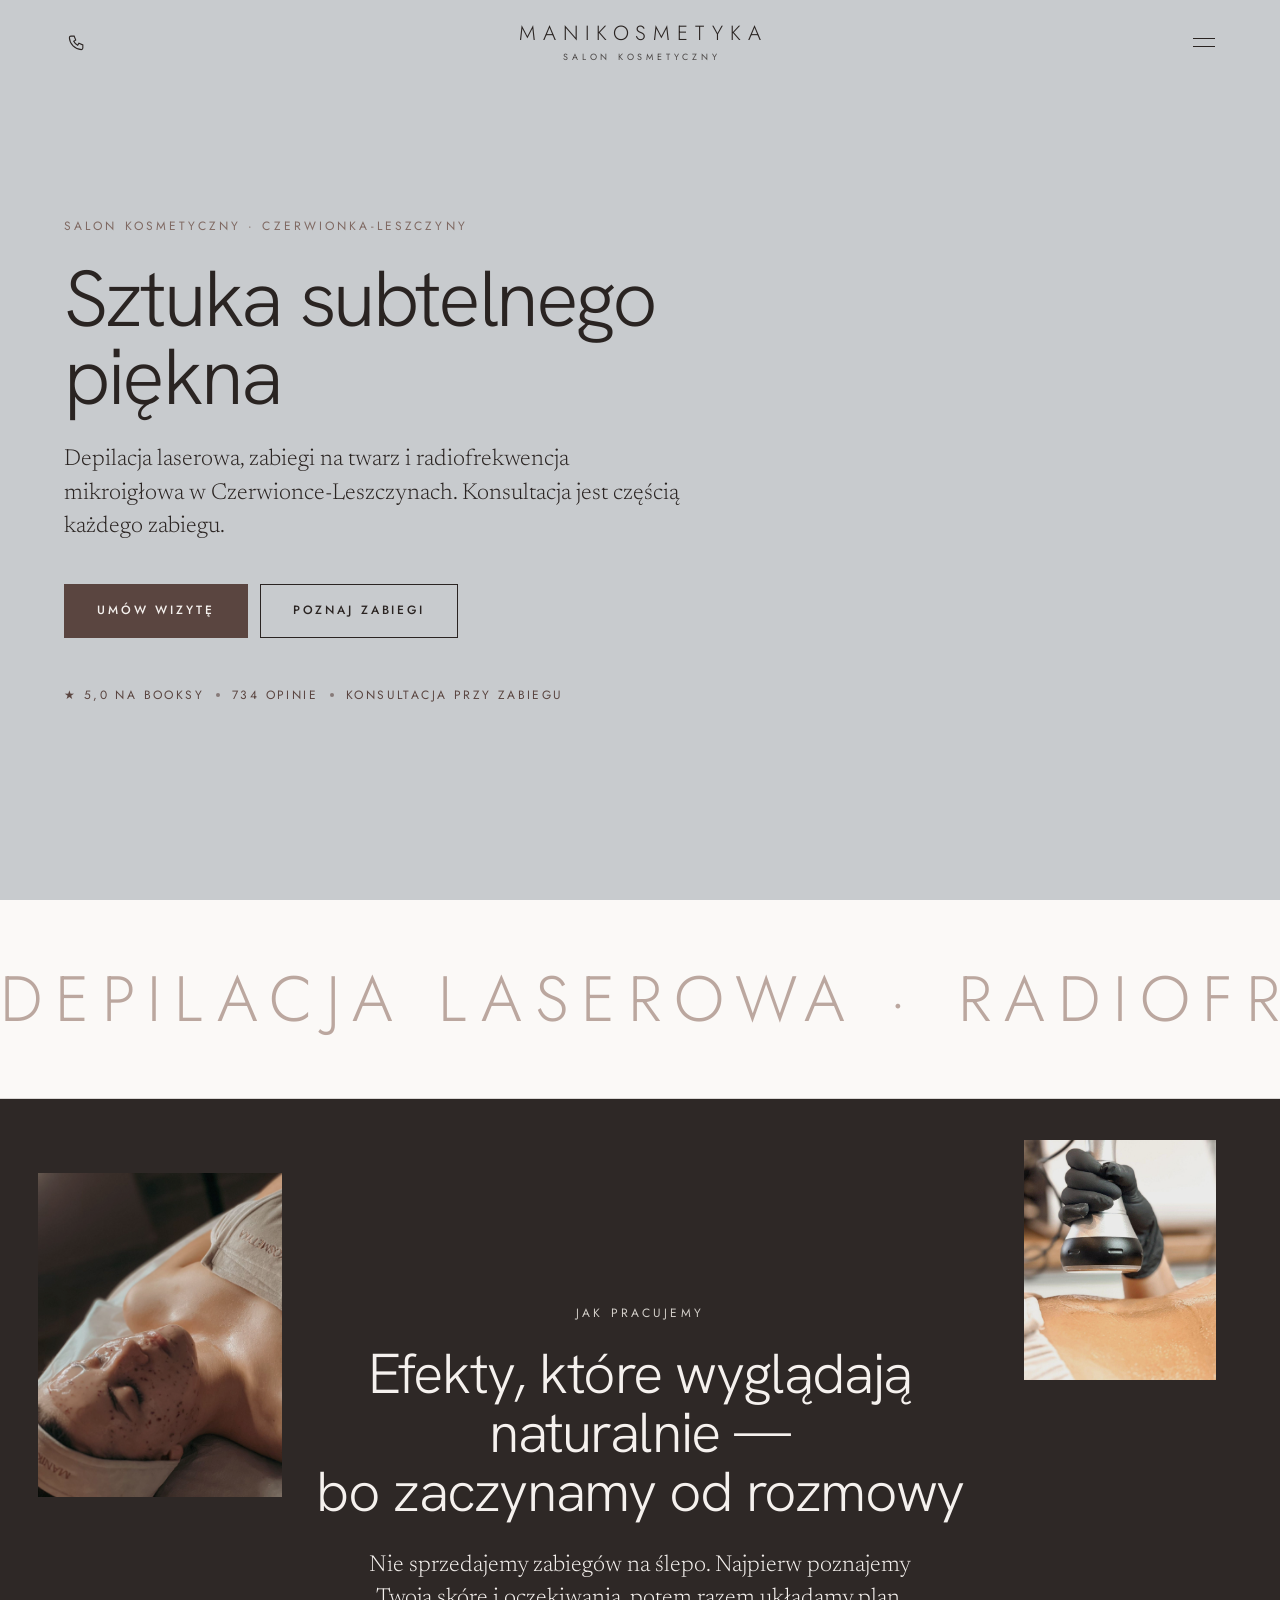
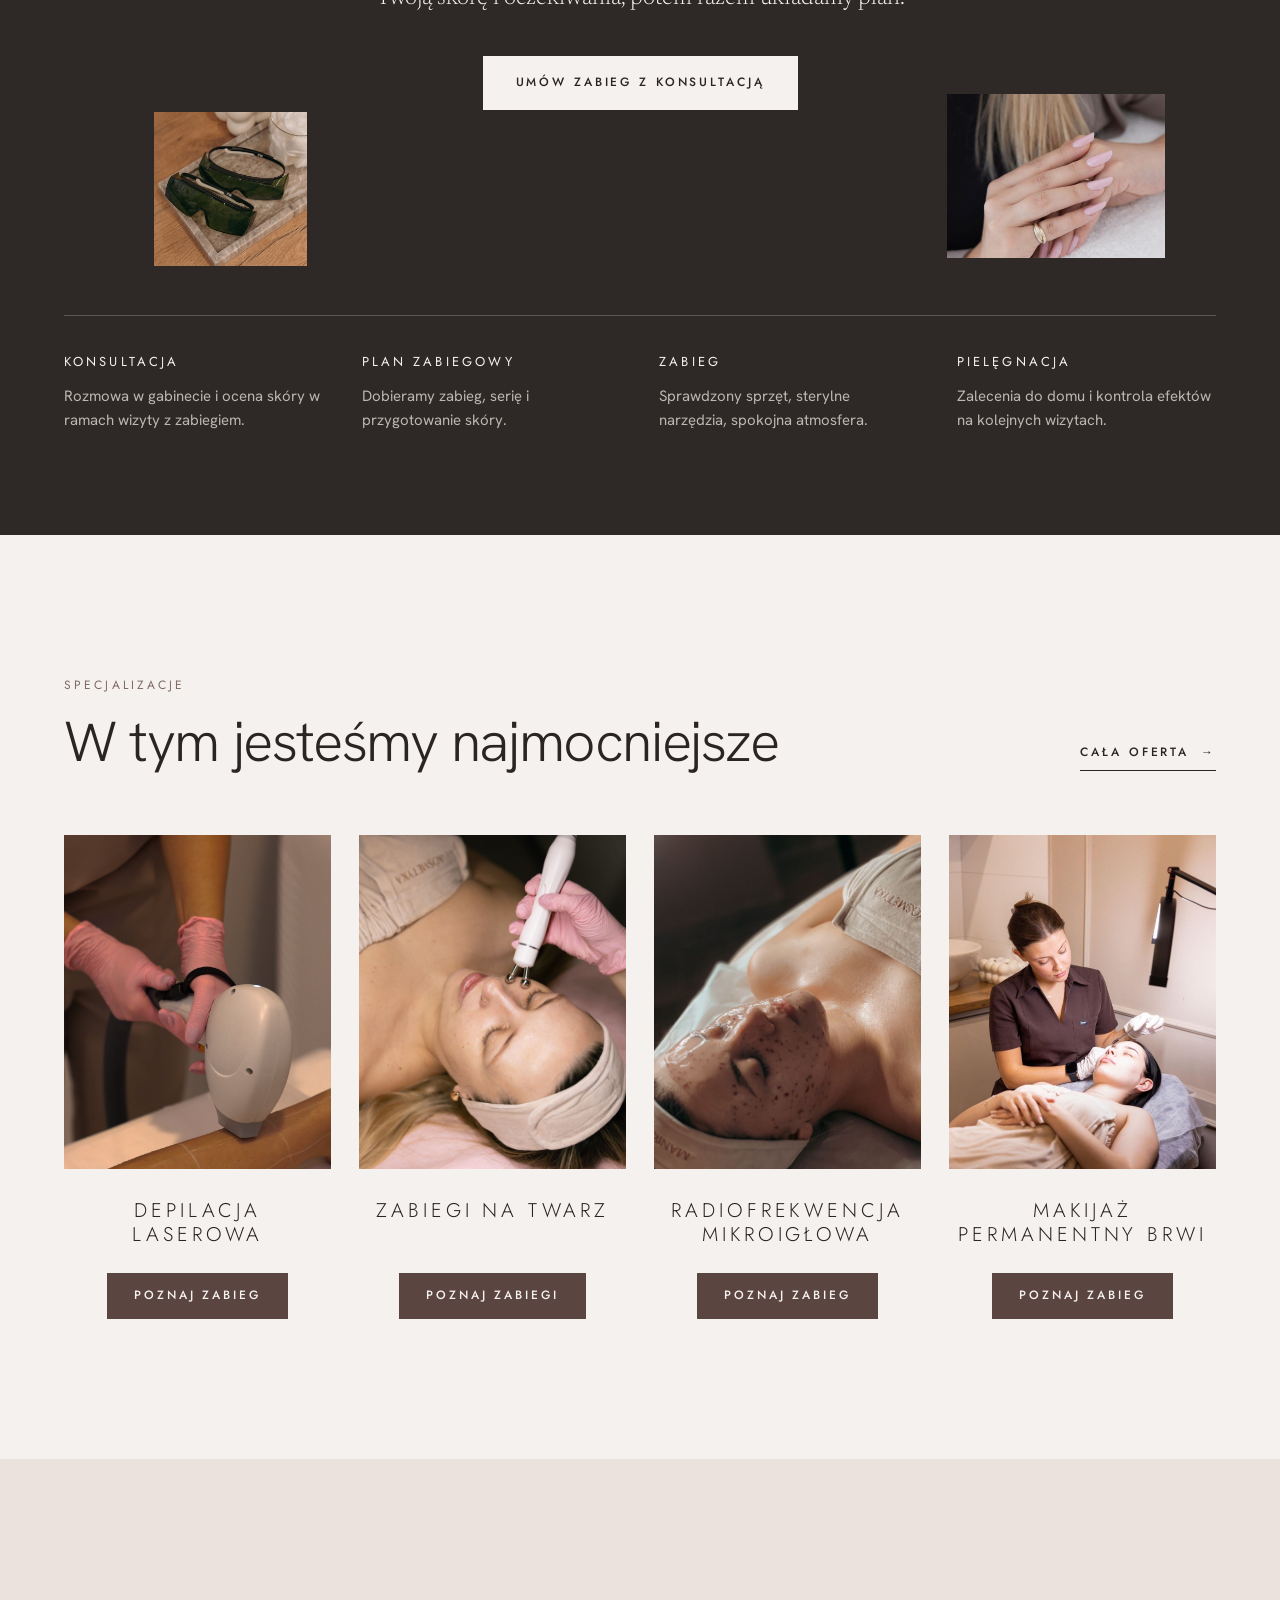
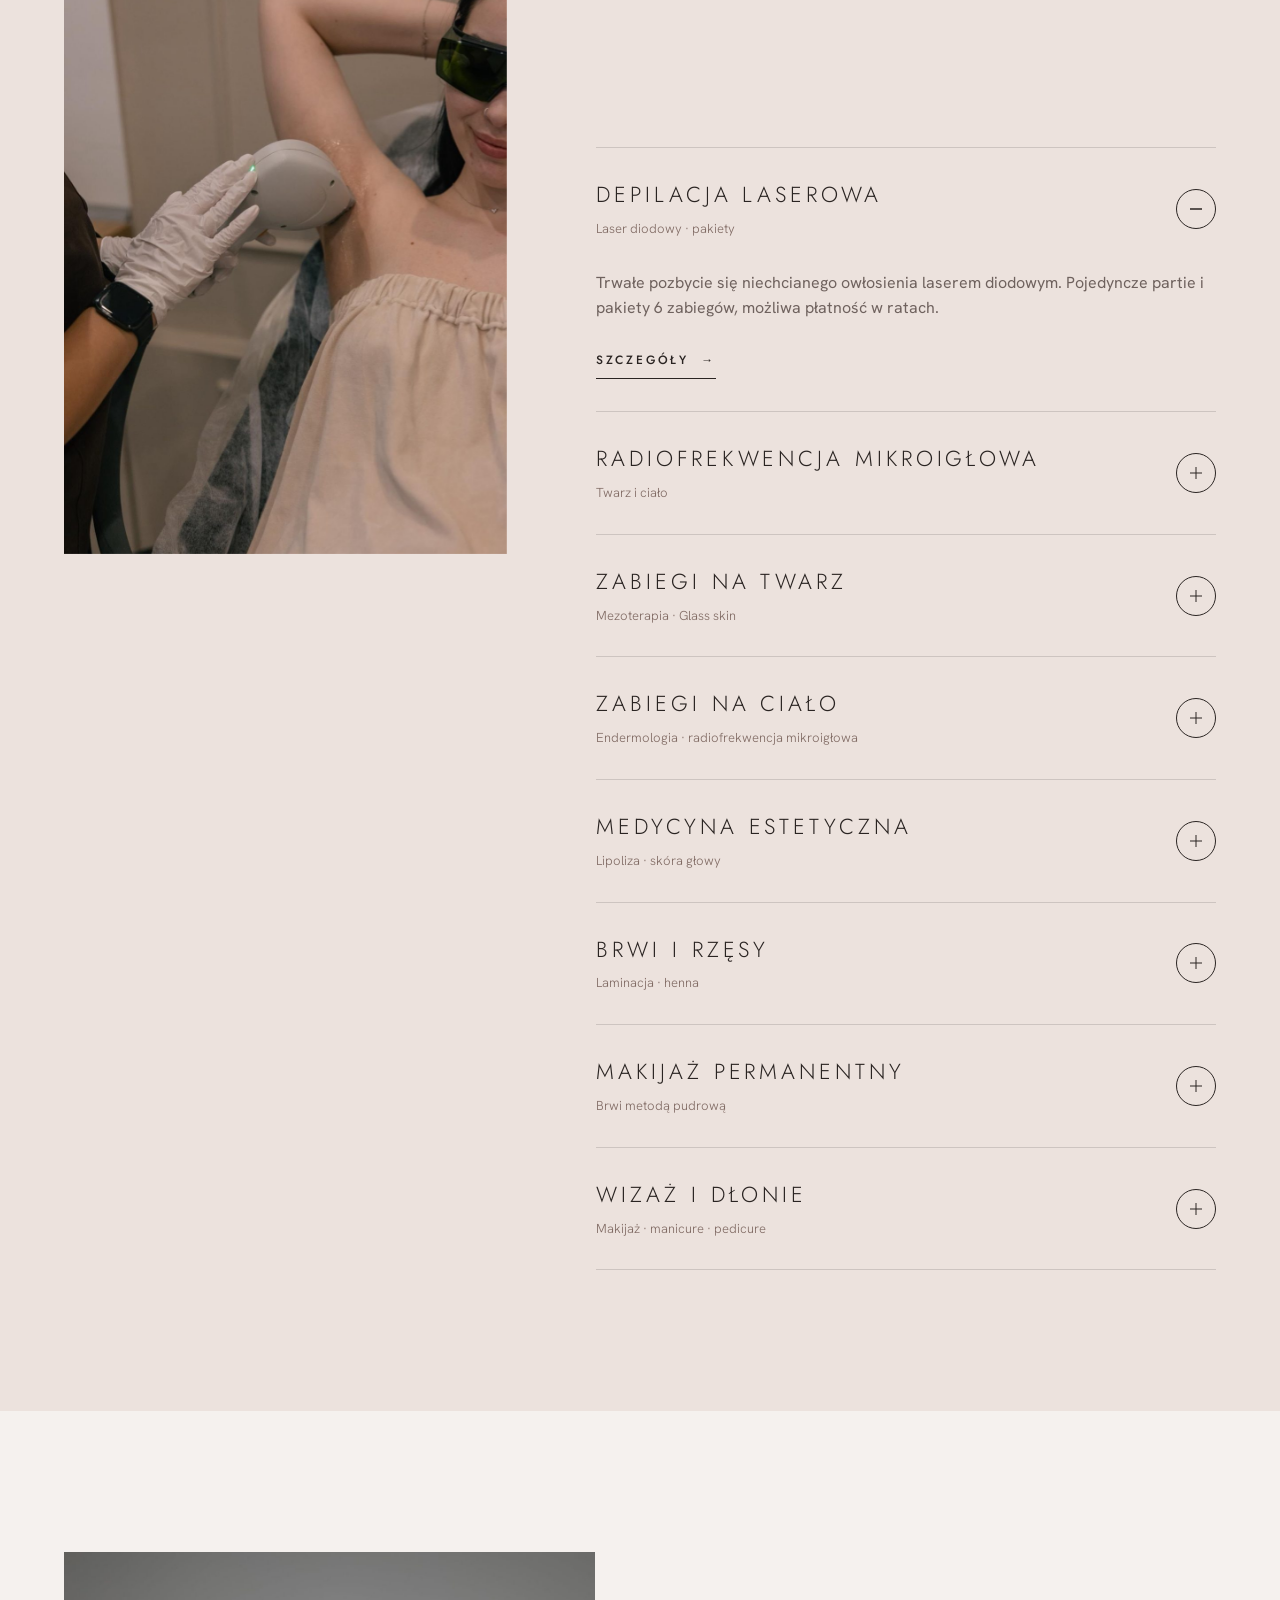
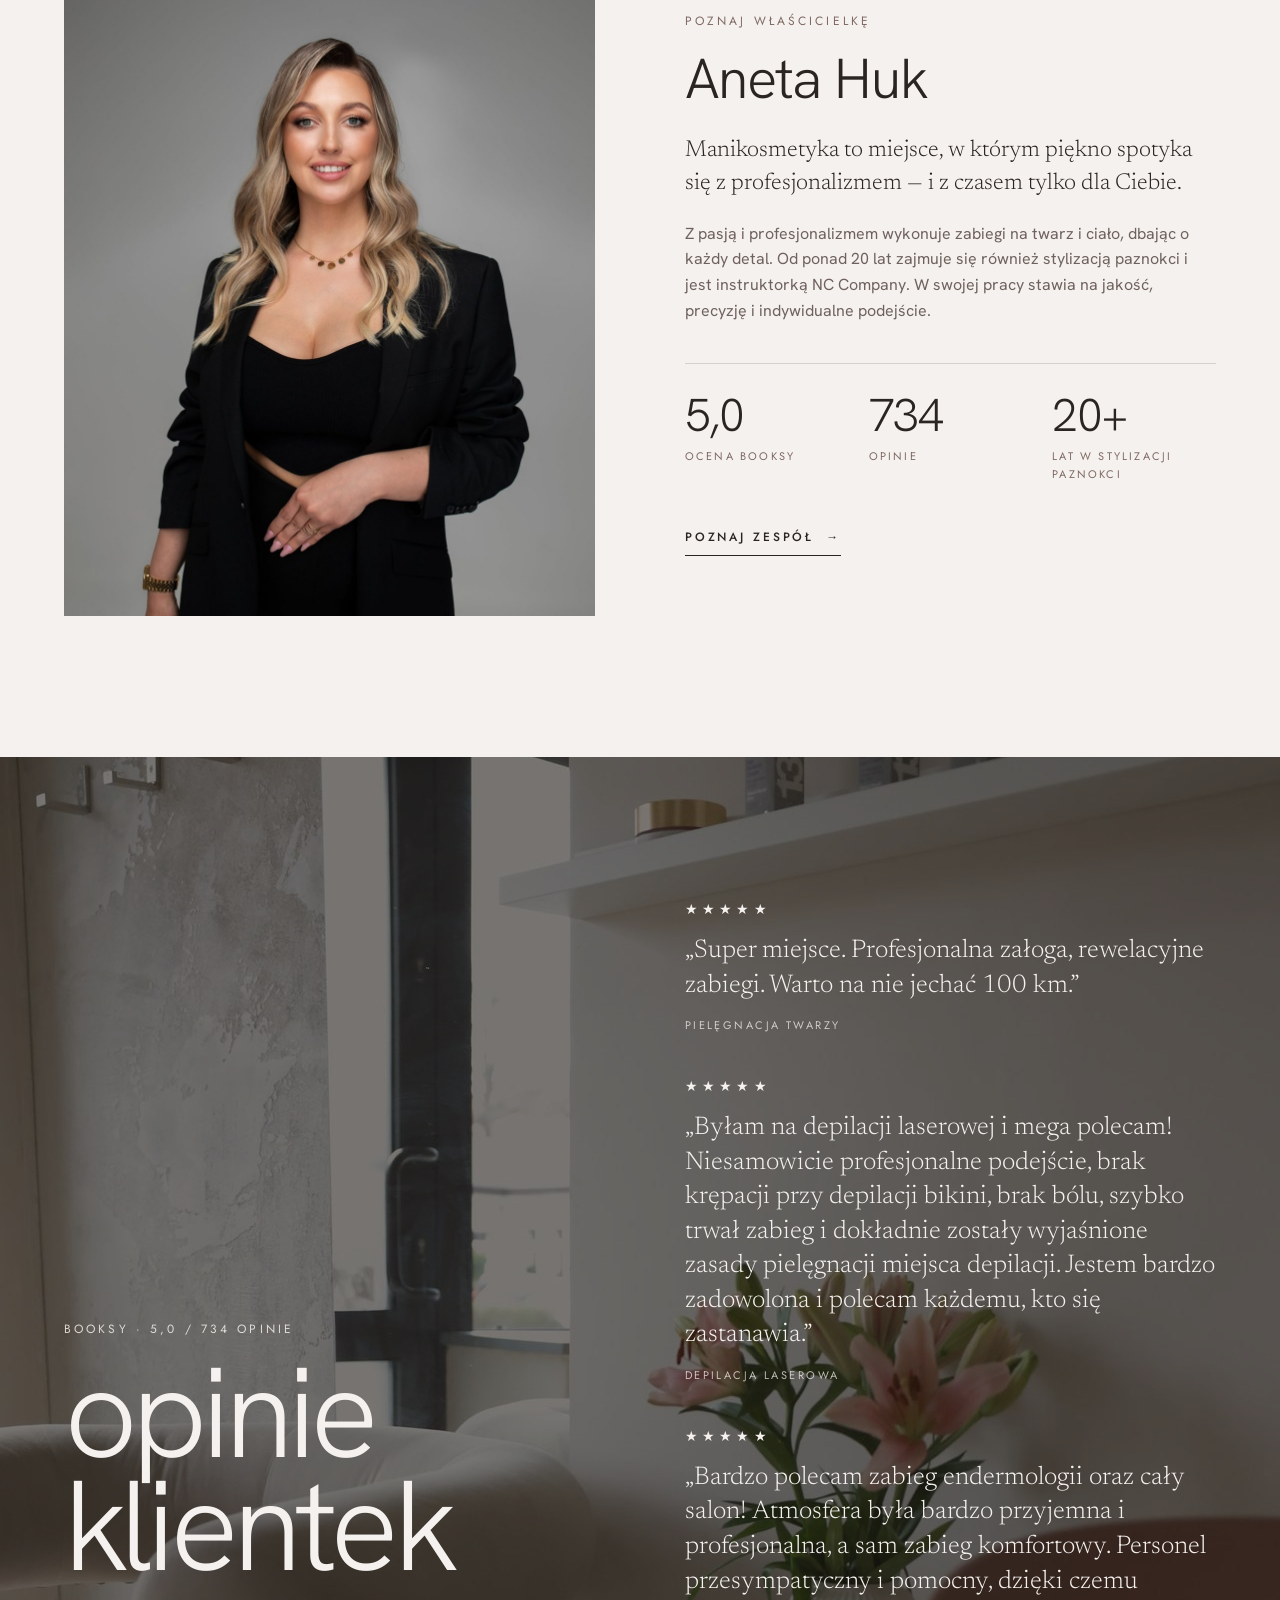
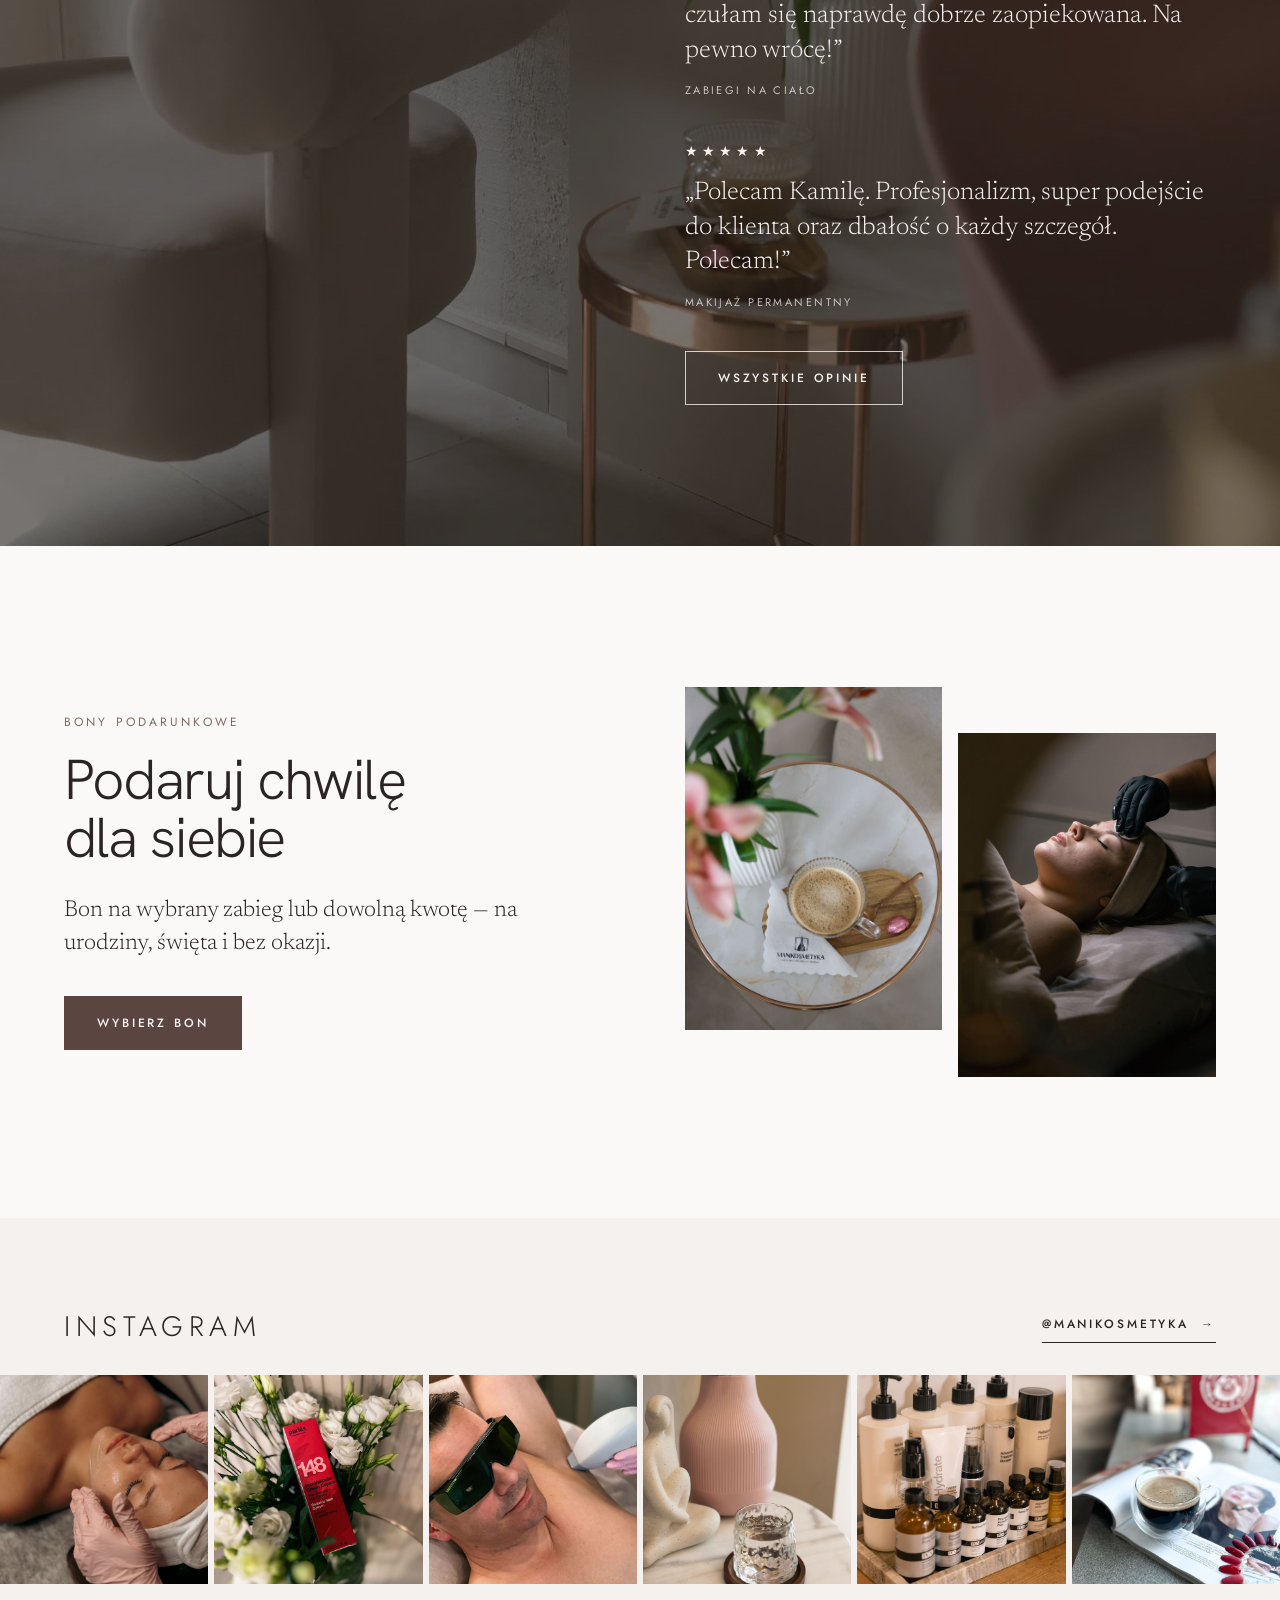
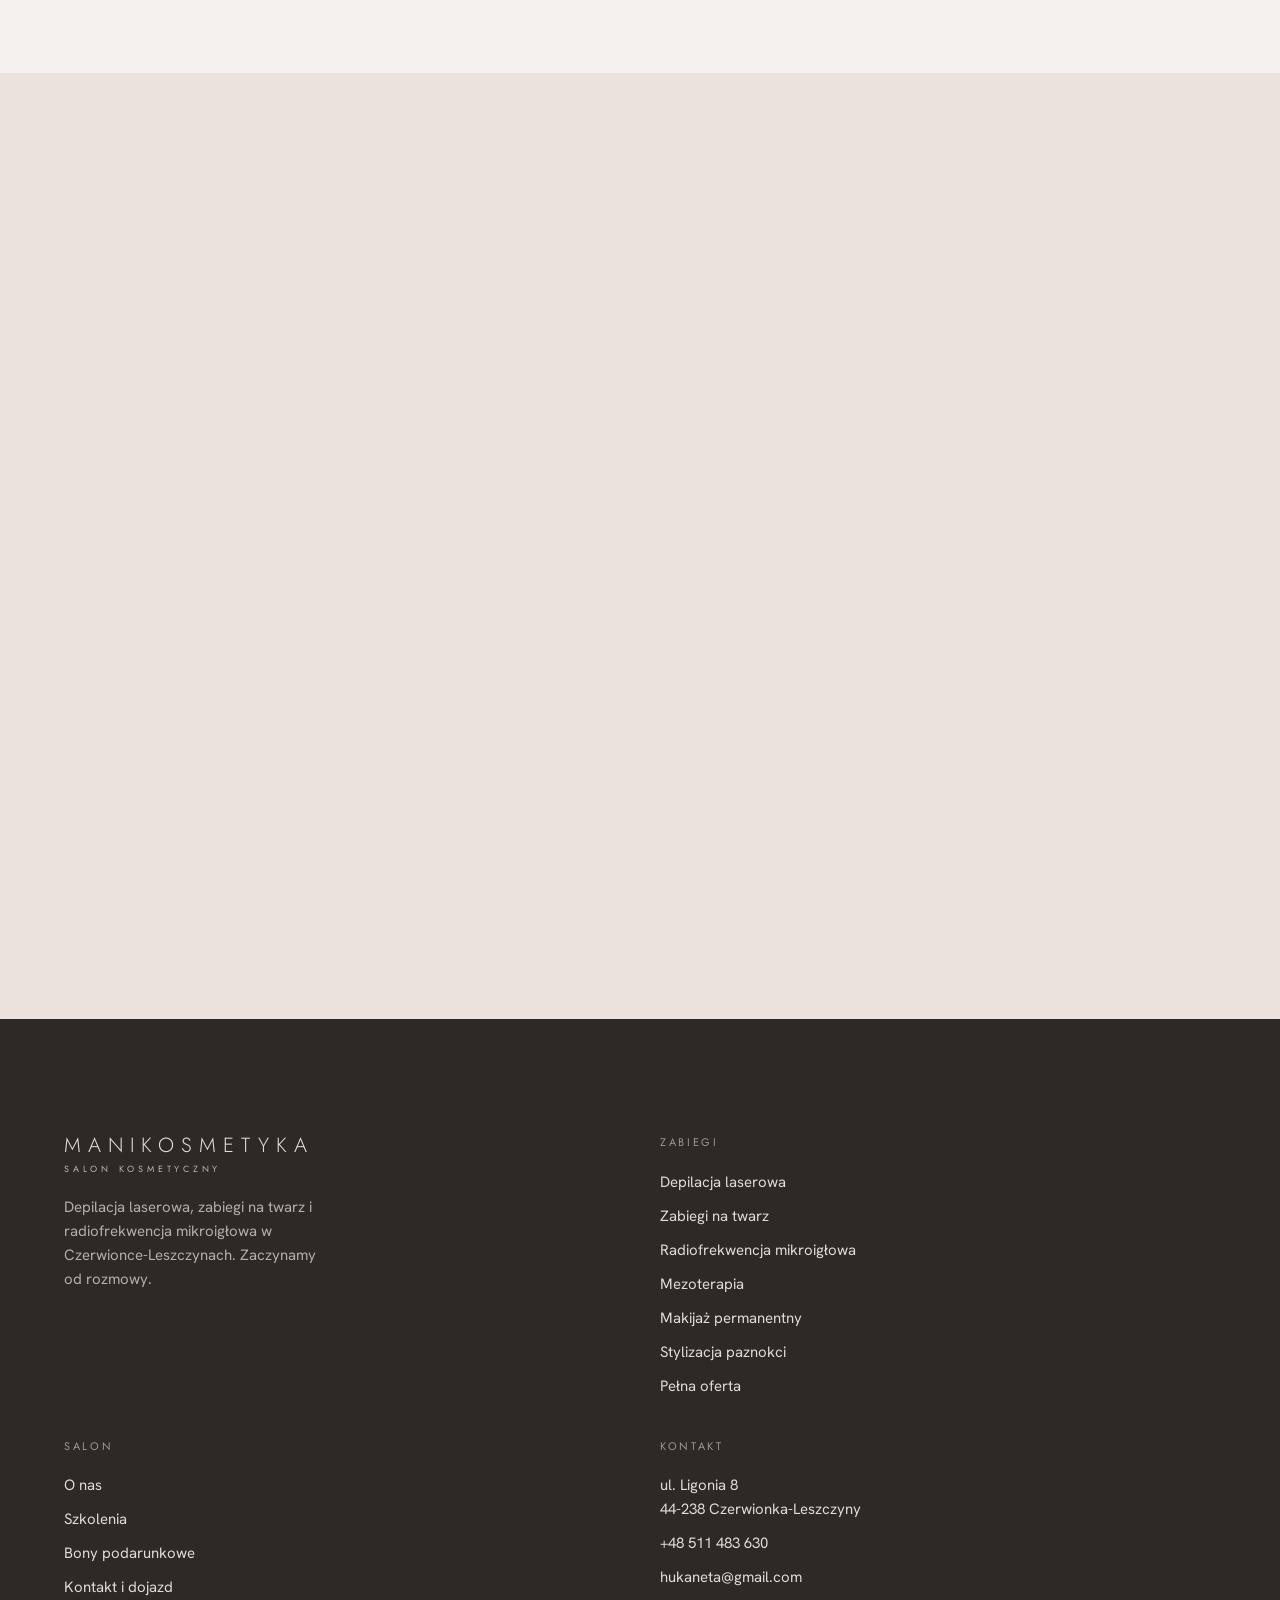
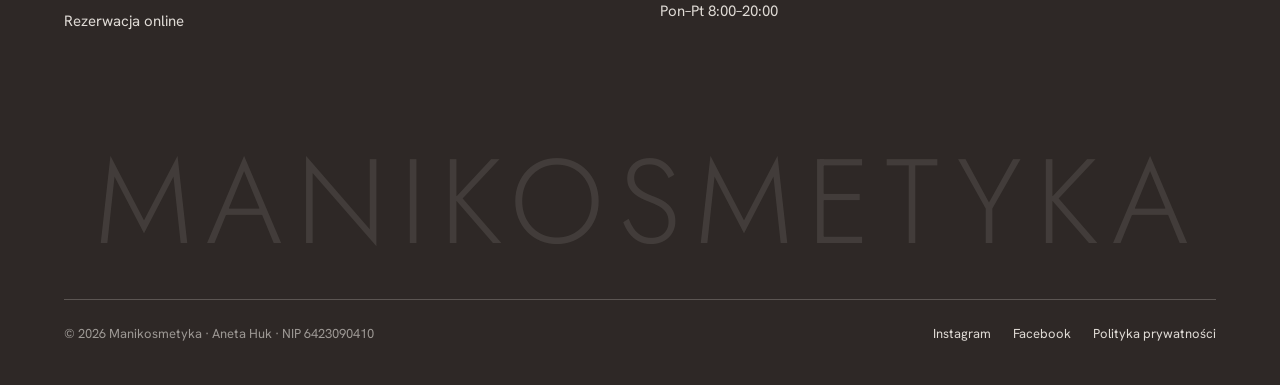
==== commit 7ba49f16: "Usunięcie zdania o cenach z sekcji zabiegów i zastąpionych zdjęć Co-Authored-By: Claude Sonnet 5.5 <" ====
--- a/index.html
+++ b/index.html
@@ -107,7 +107,6 @@
       <div class="rv" style="margin-bottom: clamp(32px, 4vw, 56px)">
         <p class="label">Oferta</p>
         <h2 class="h2" style="margin-top:18px">Nasze zabiegi</h2>
-        <p class="body" style="margin-top:20px">Ceny ustalamy indywidualnie — aktualne znajdziesz przy rezerwacji online.</p>
       </div>
       <div class="acc rv"><details data-img="img/laser-pacha-nowe.jpg" data-alt="Depilacja laserowa pach laserem diodowym" open>
           <summary><span>Depilacja laserowa<small>Laser diodowy · pakiety</small></span><span class="ico" aria-hidden="true"></span></summary>
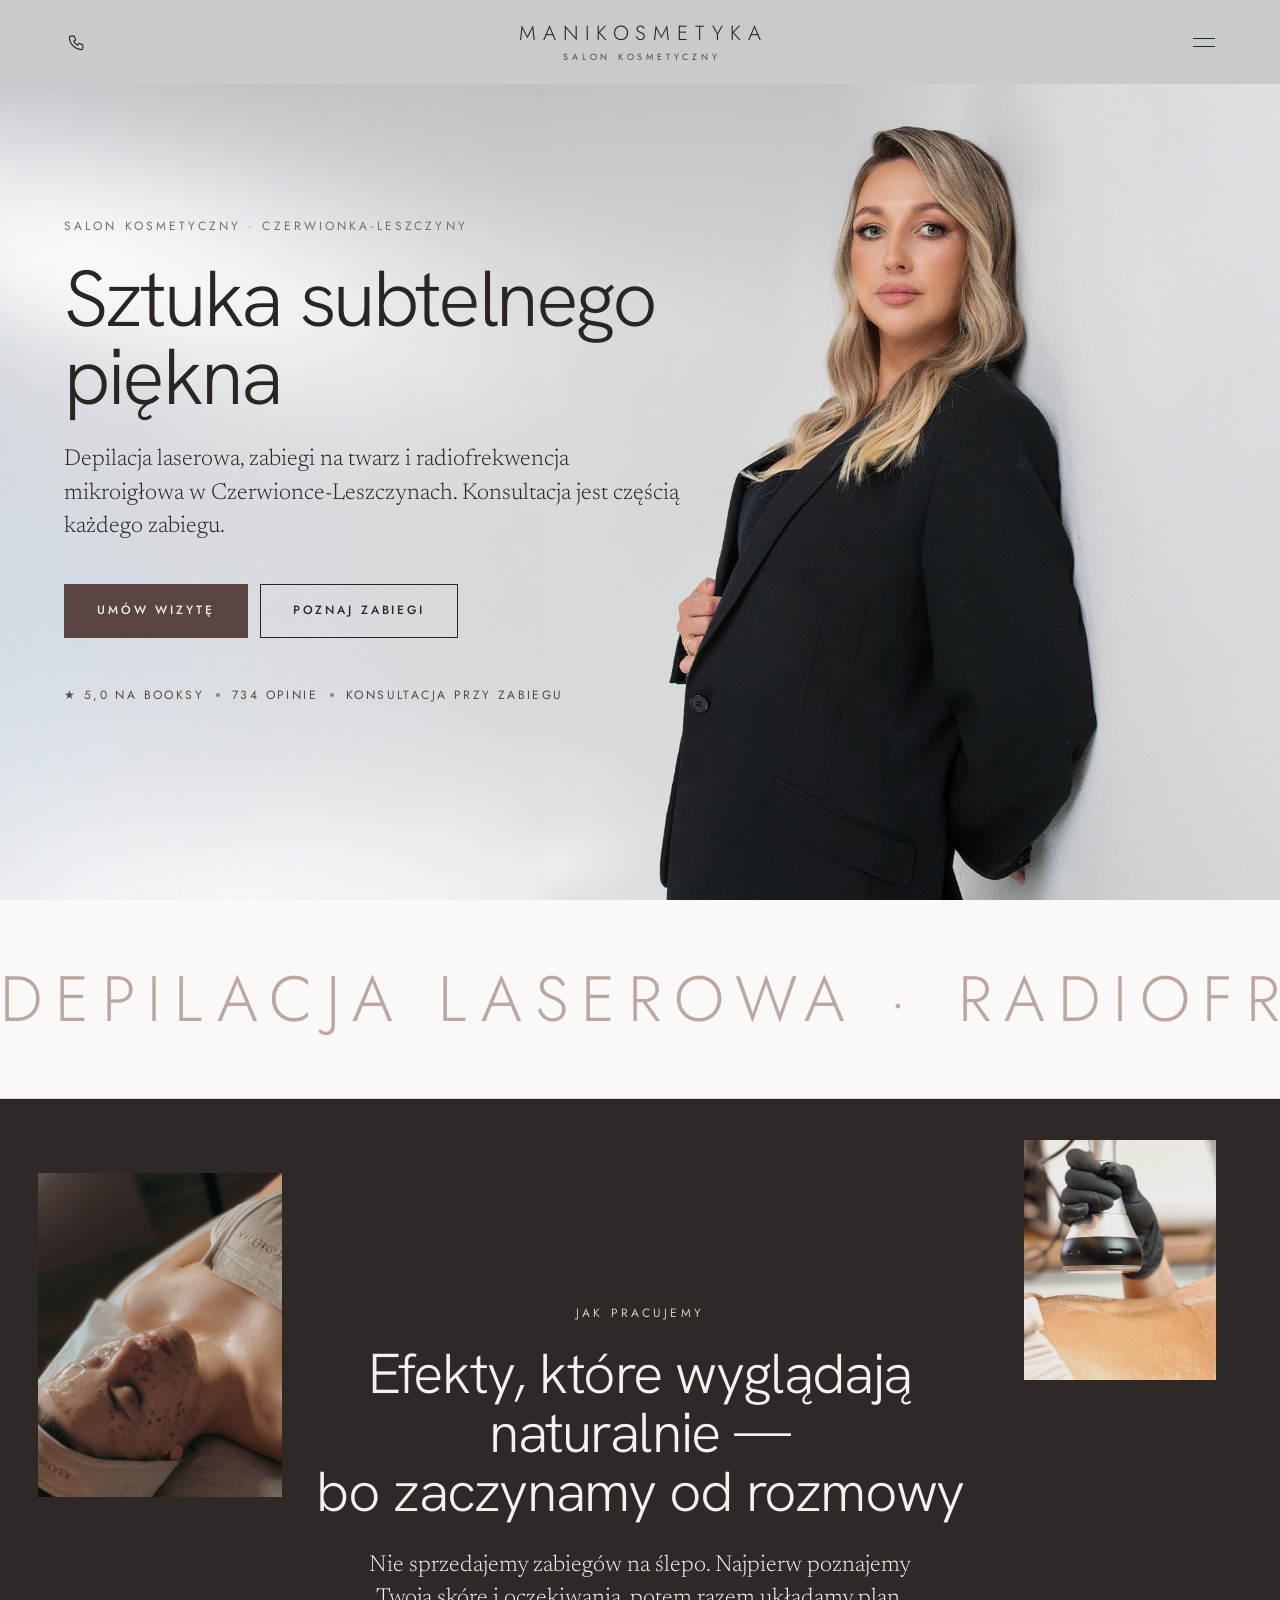
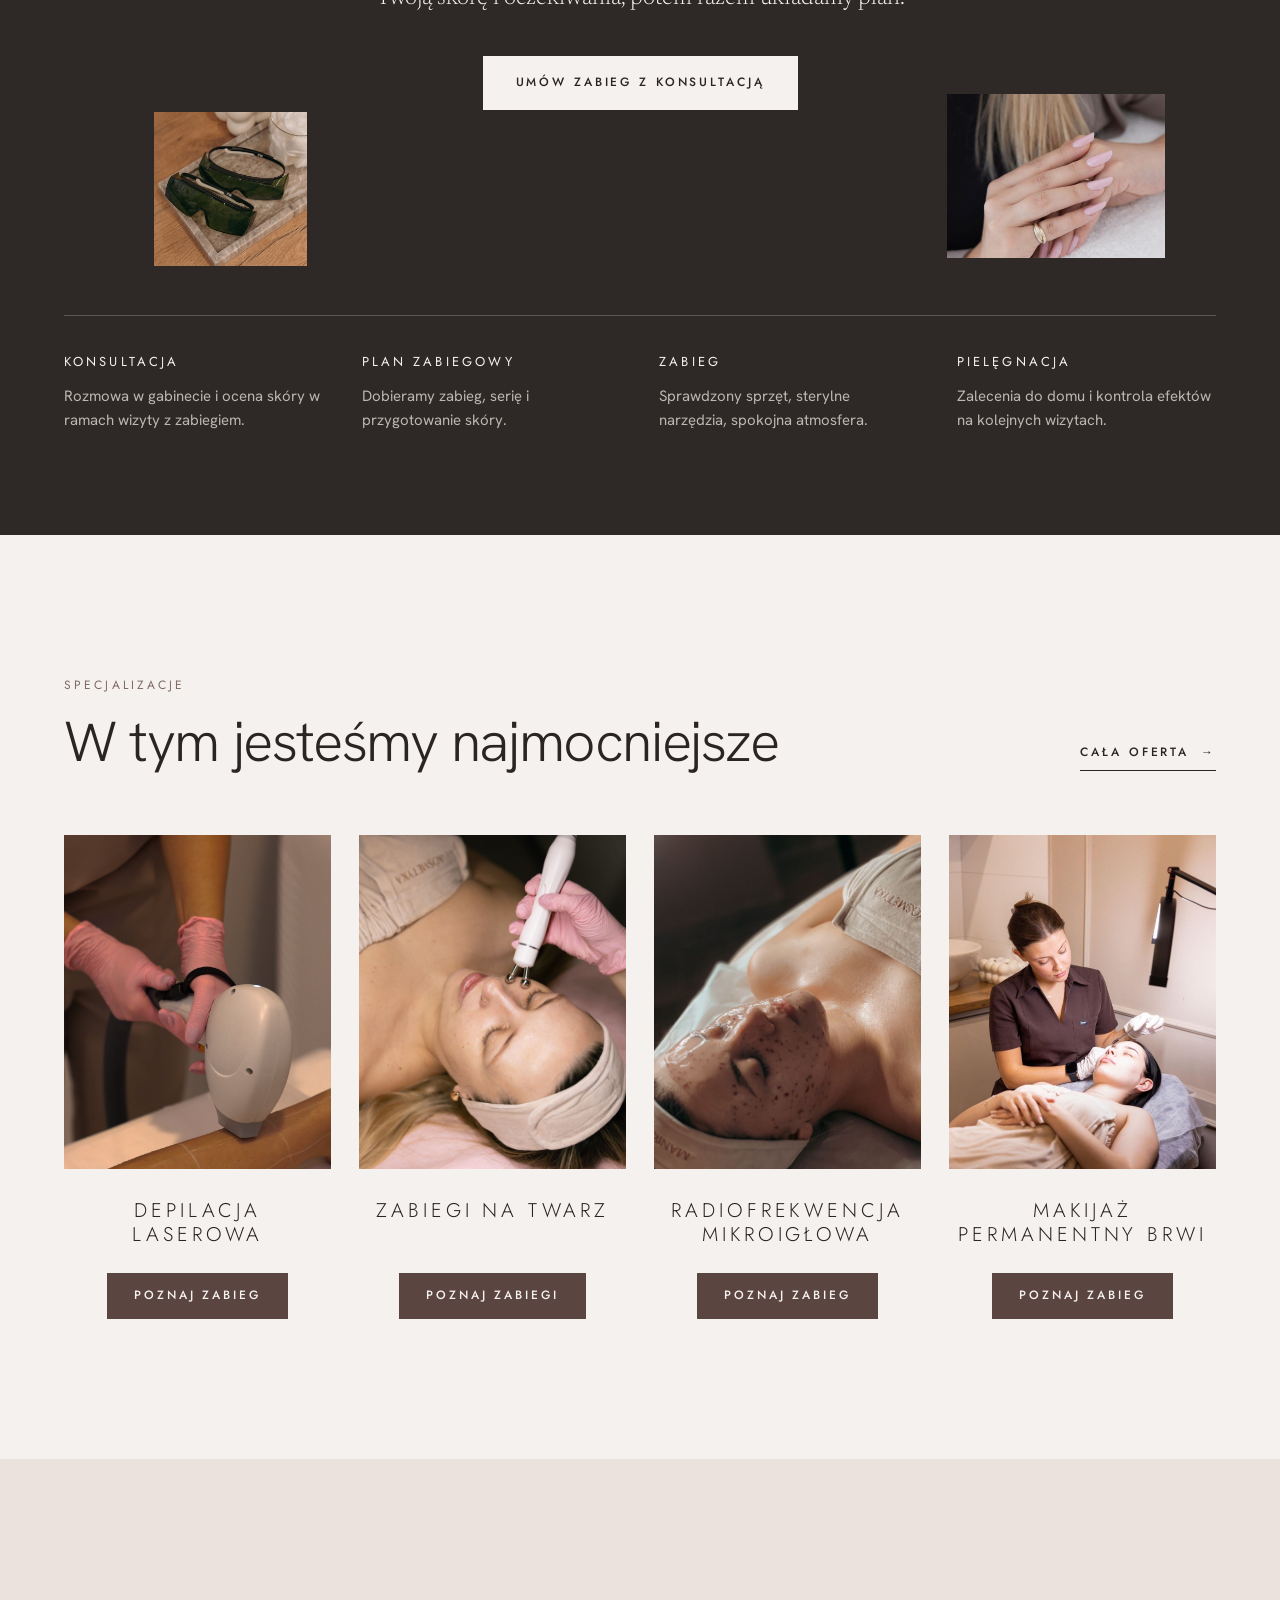
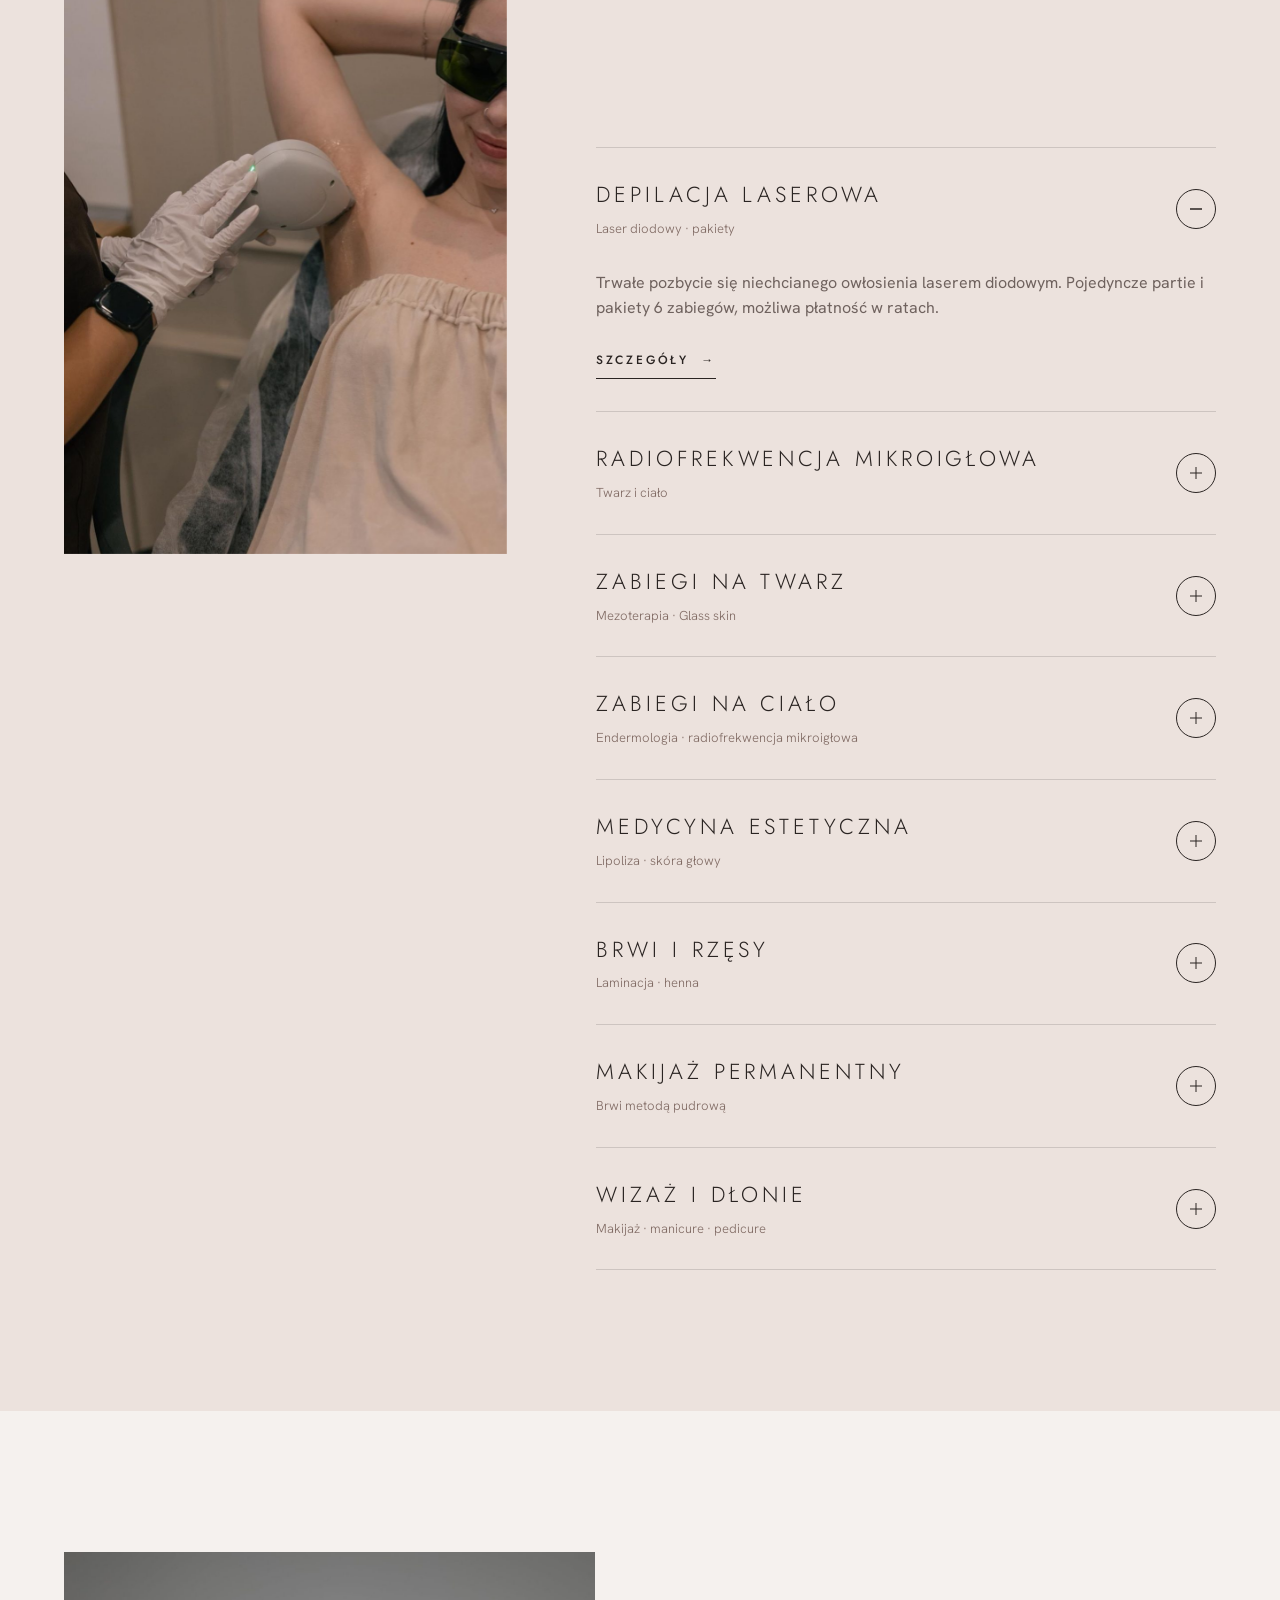
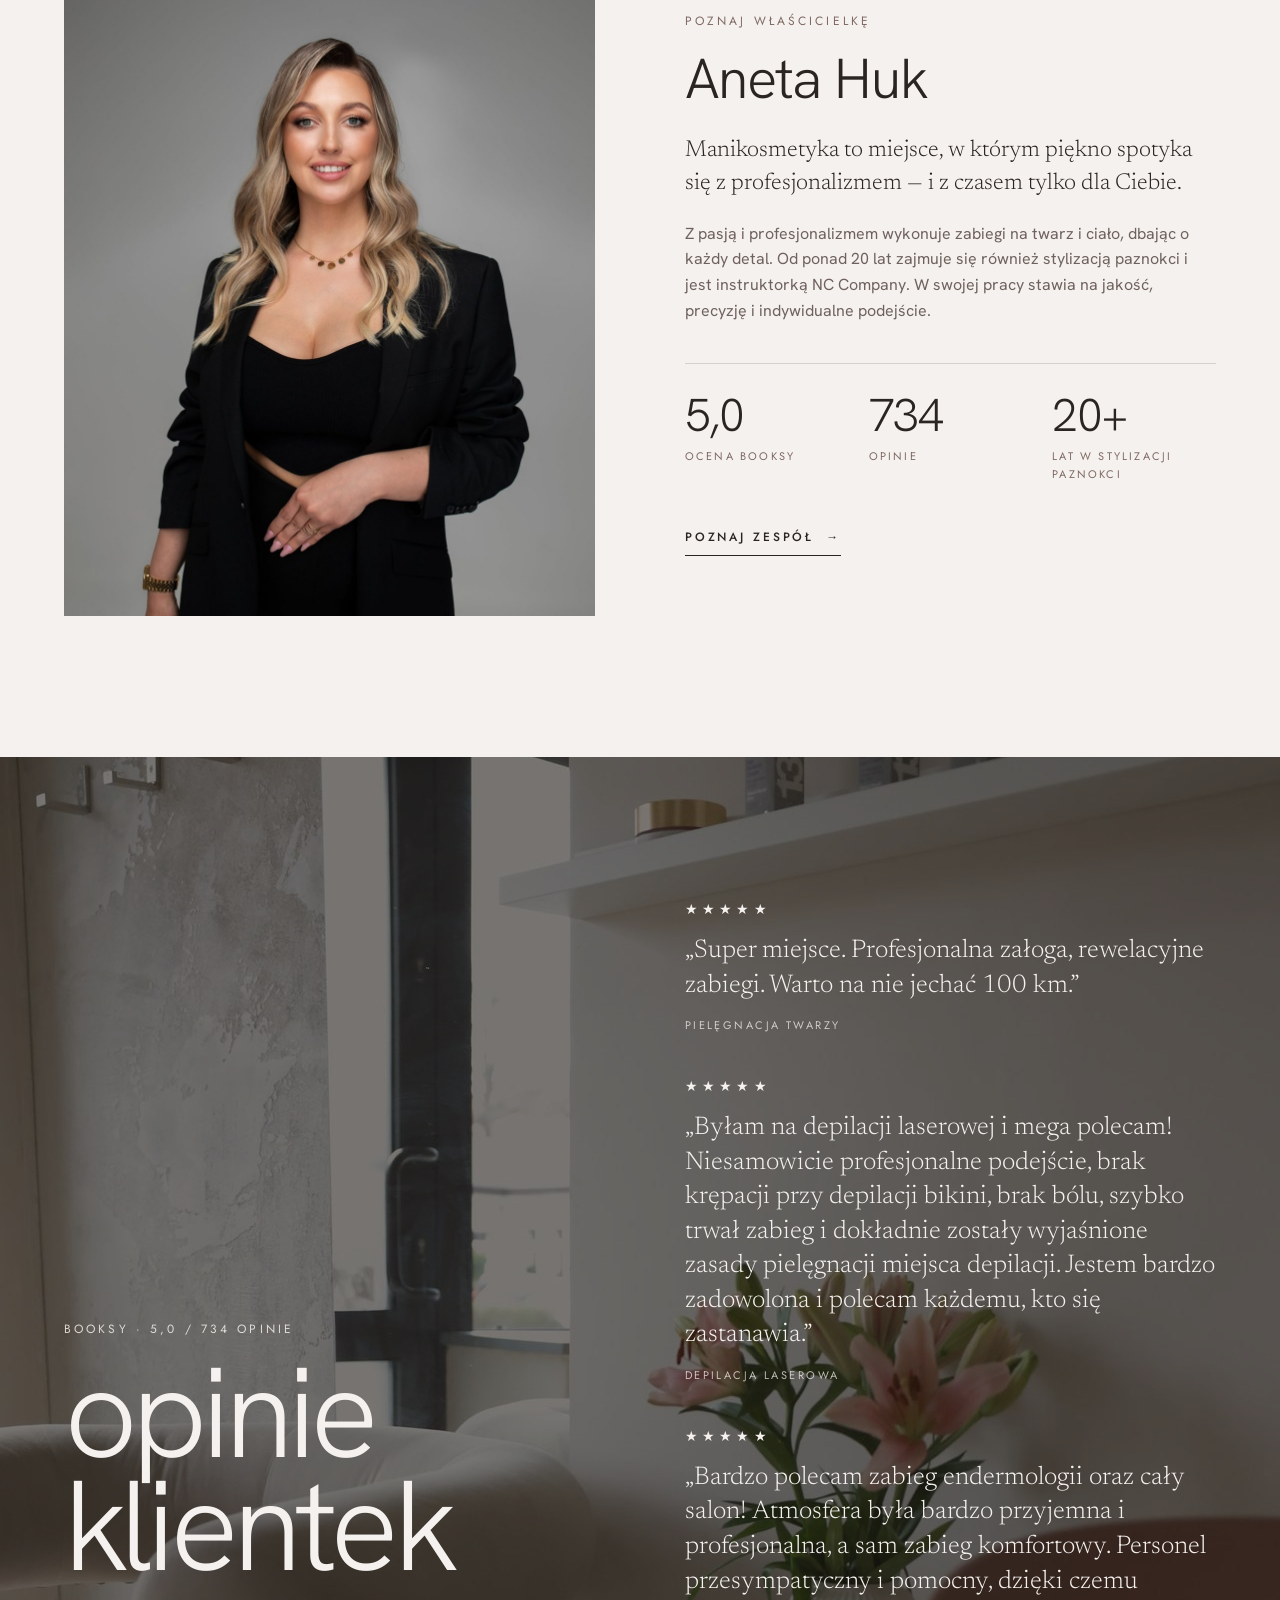
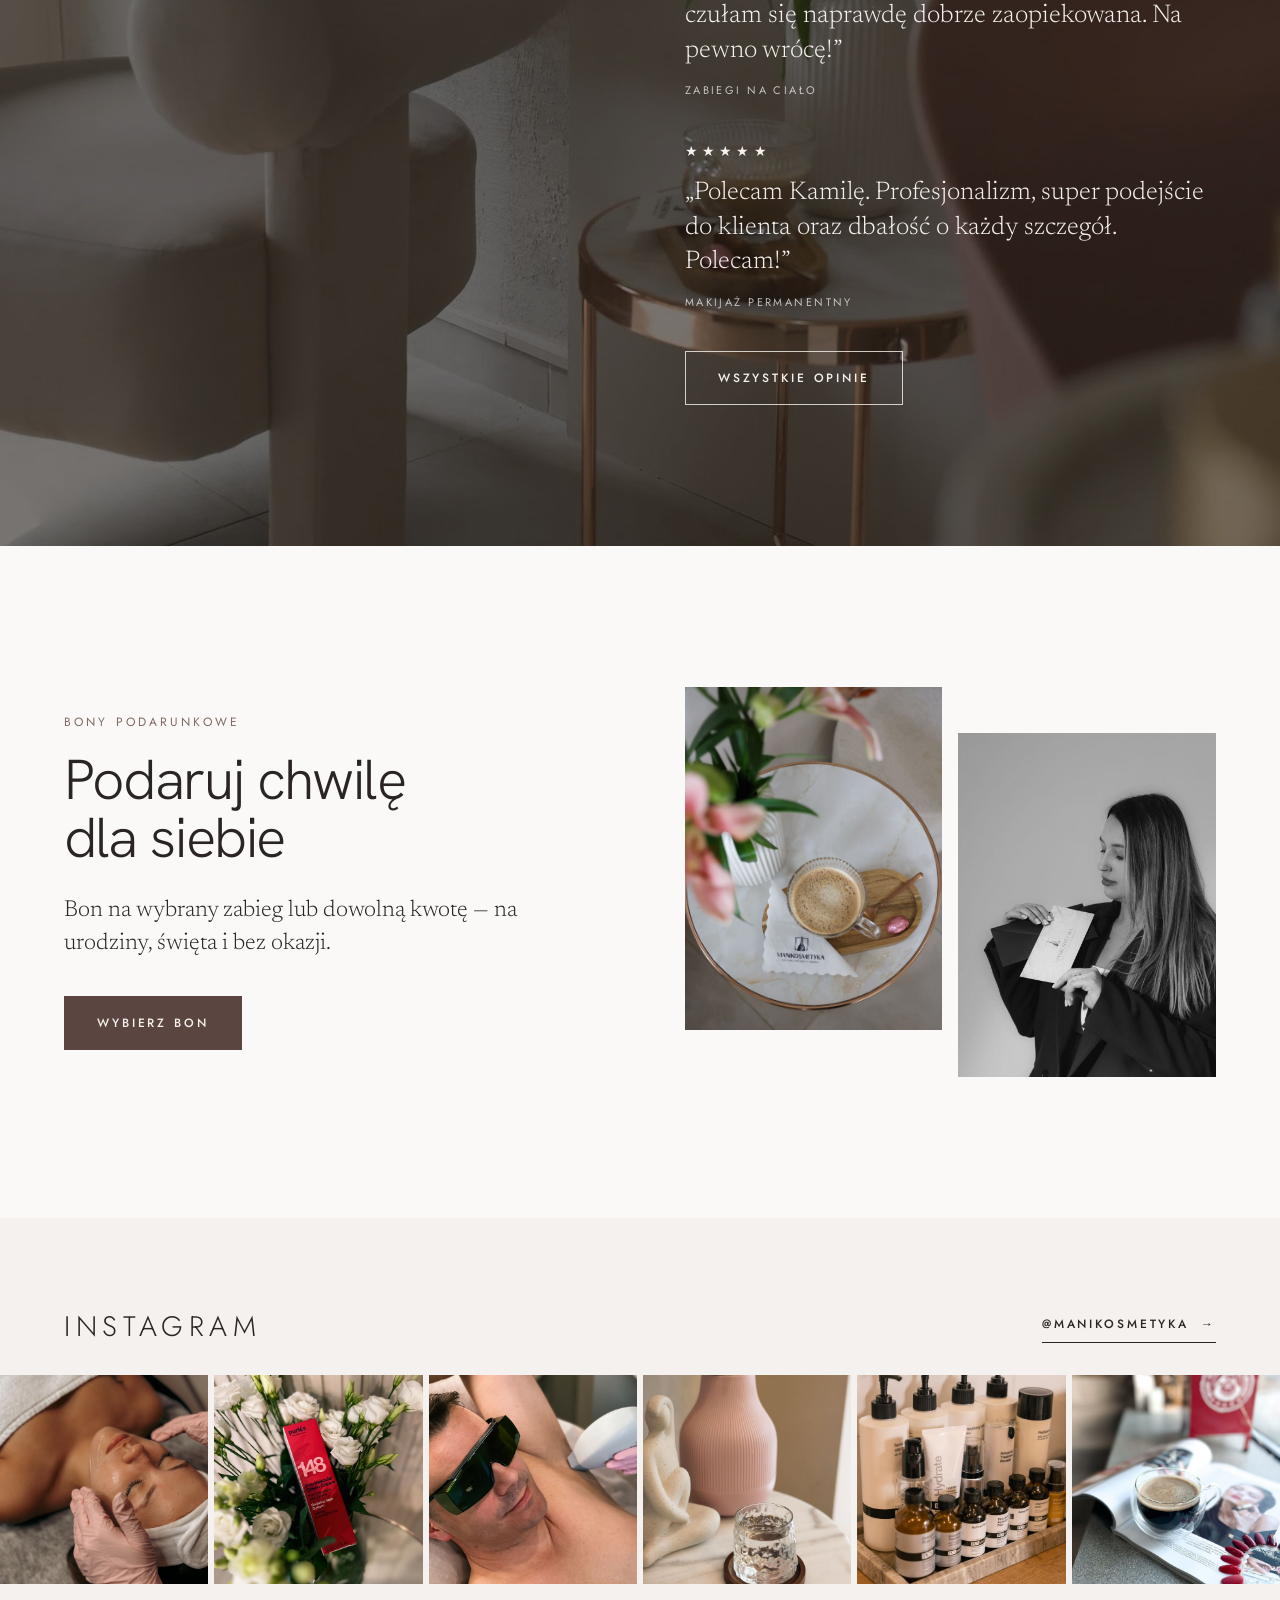
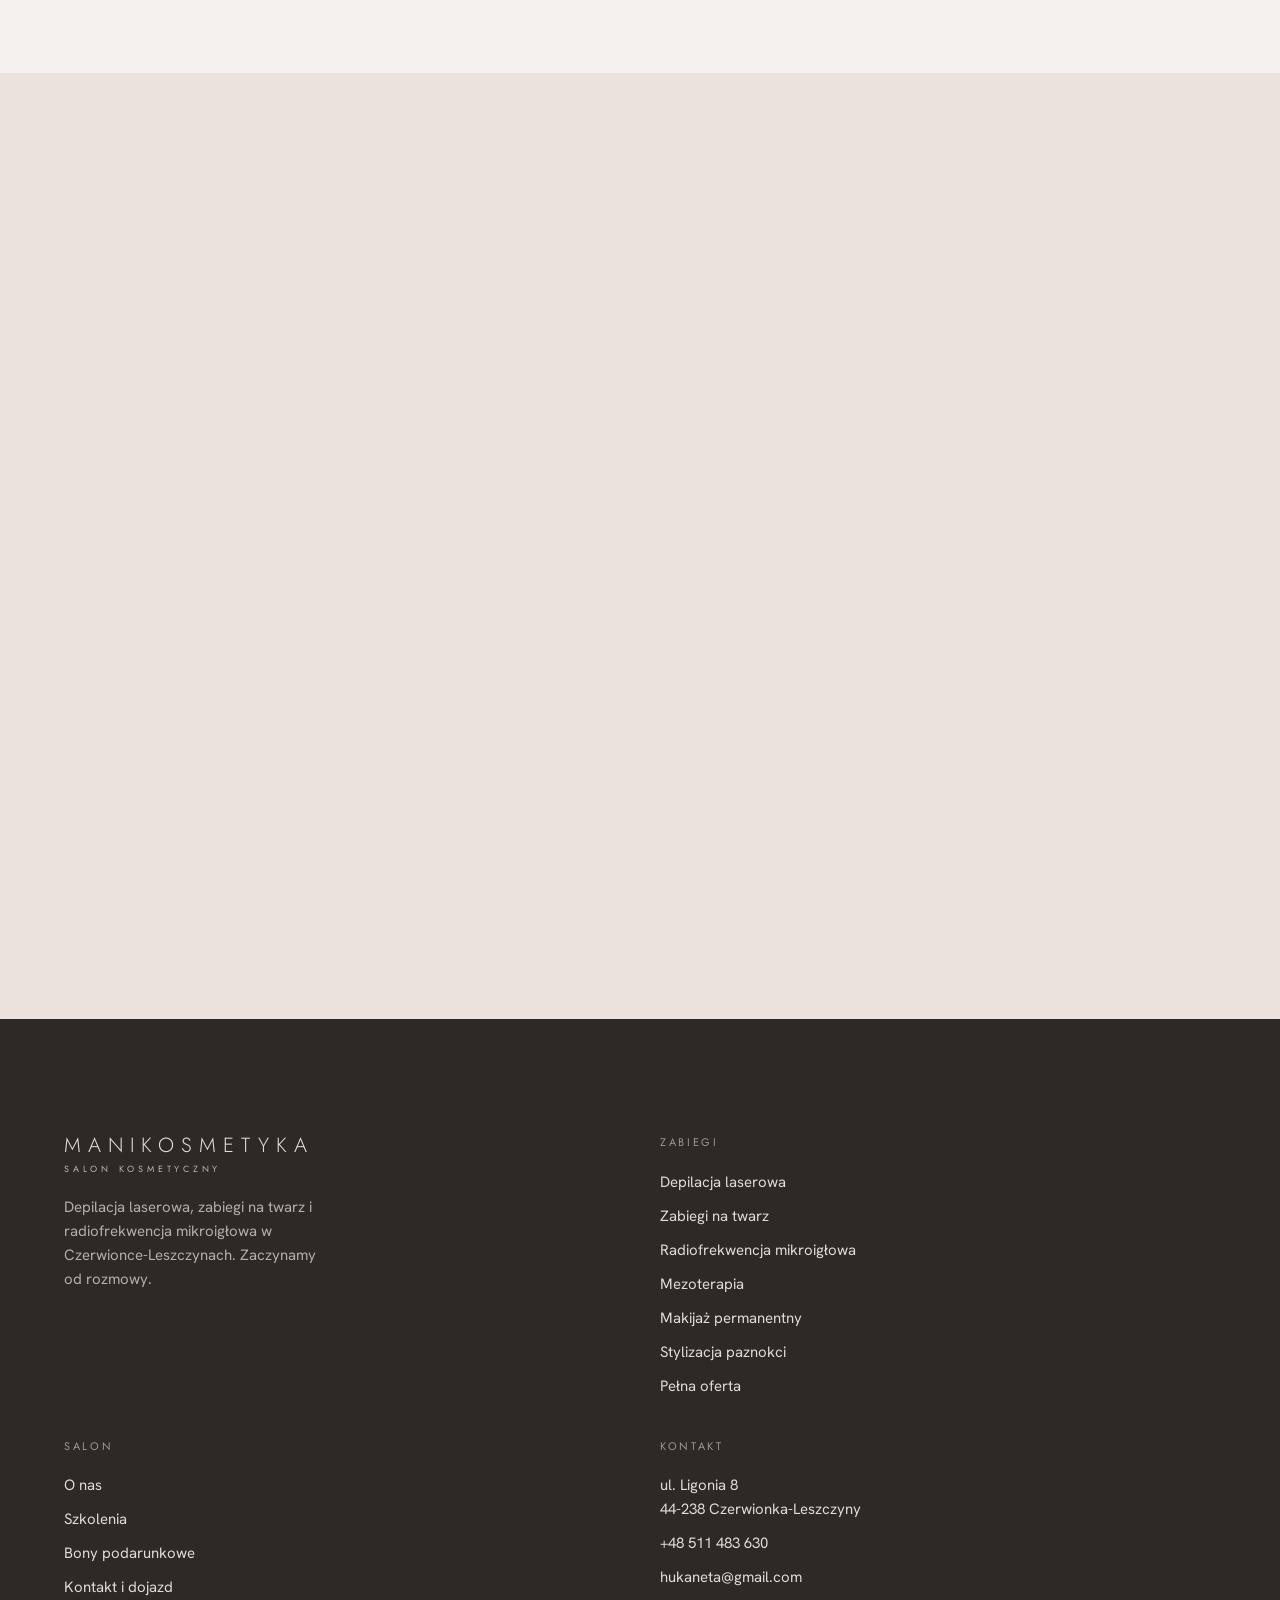
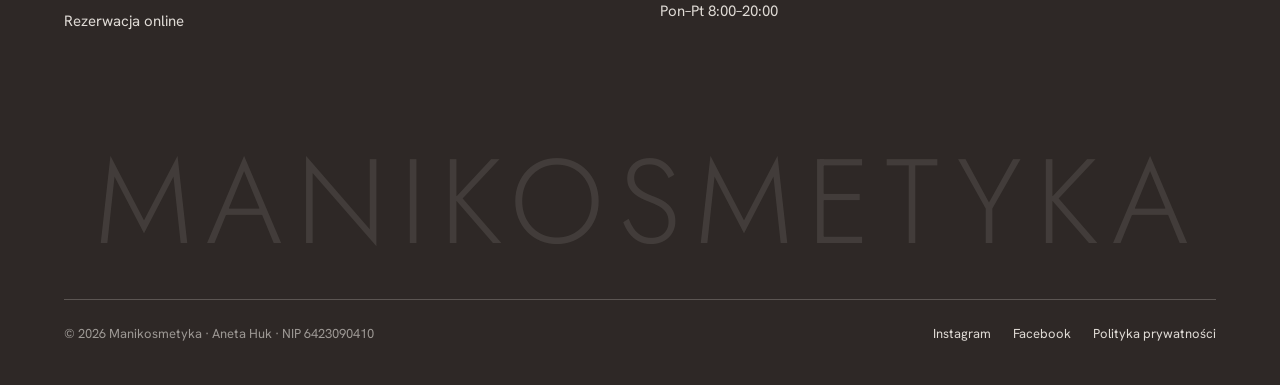
==== commit 7e370c9c: "Bony: nowe zdjęcie w nagłówku, przywrócone zdjęcia bonu w treści Co-Authored-By: Claude Sonnet 5.5 <" ====
--- a/index.html
+++ b/index.html
@@ -182,7 +182,7 @@
     </div>
     <div class="pair rv">
       <img class="media r-34" src="img/wnetrze-kawa.jpg" alt="Kawa z logo Manikosmetyki w strefie relaksu" loading="lazy">
-      <img class="media r-34" src="img/bon-relaks.jpg" alt="Zabieg na twarz w salonie Manikosmetyka" loading="lazy" style="object-position:50% 40%">
+      <img class="media r-34" src="img/bon-podarunkowy.jpg" alt="Bon podarunkowy Manikosmetyki w eleganckiej kopercie" loading="lazy">
     </div>
   </div>
 </section>
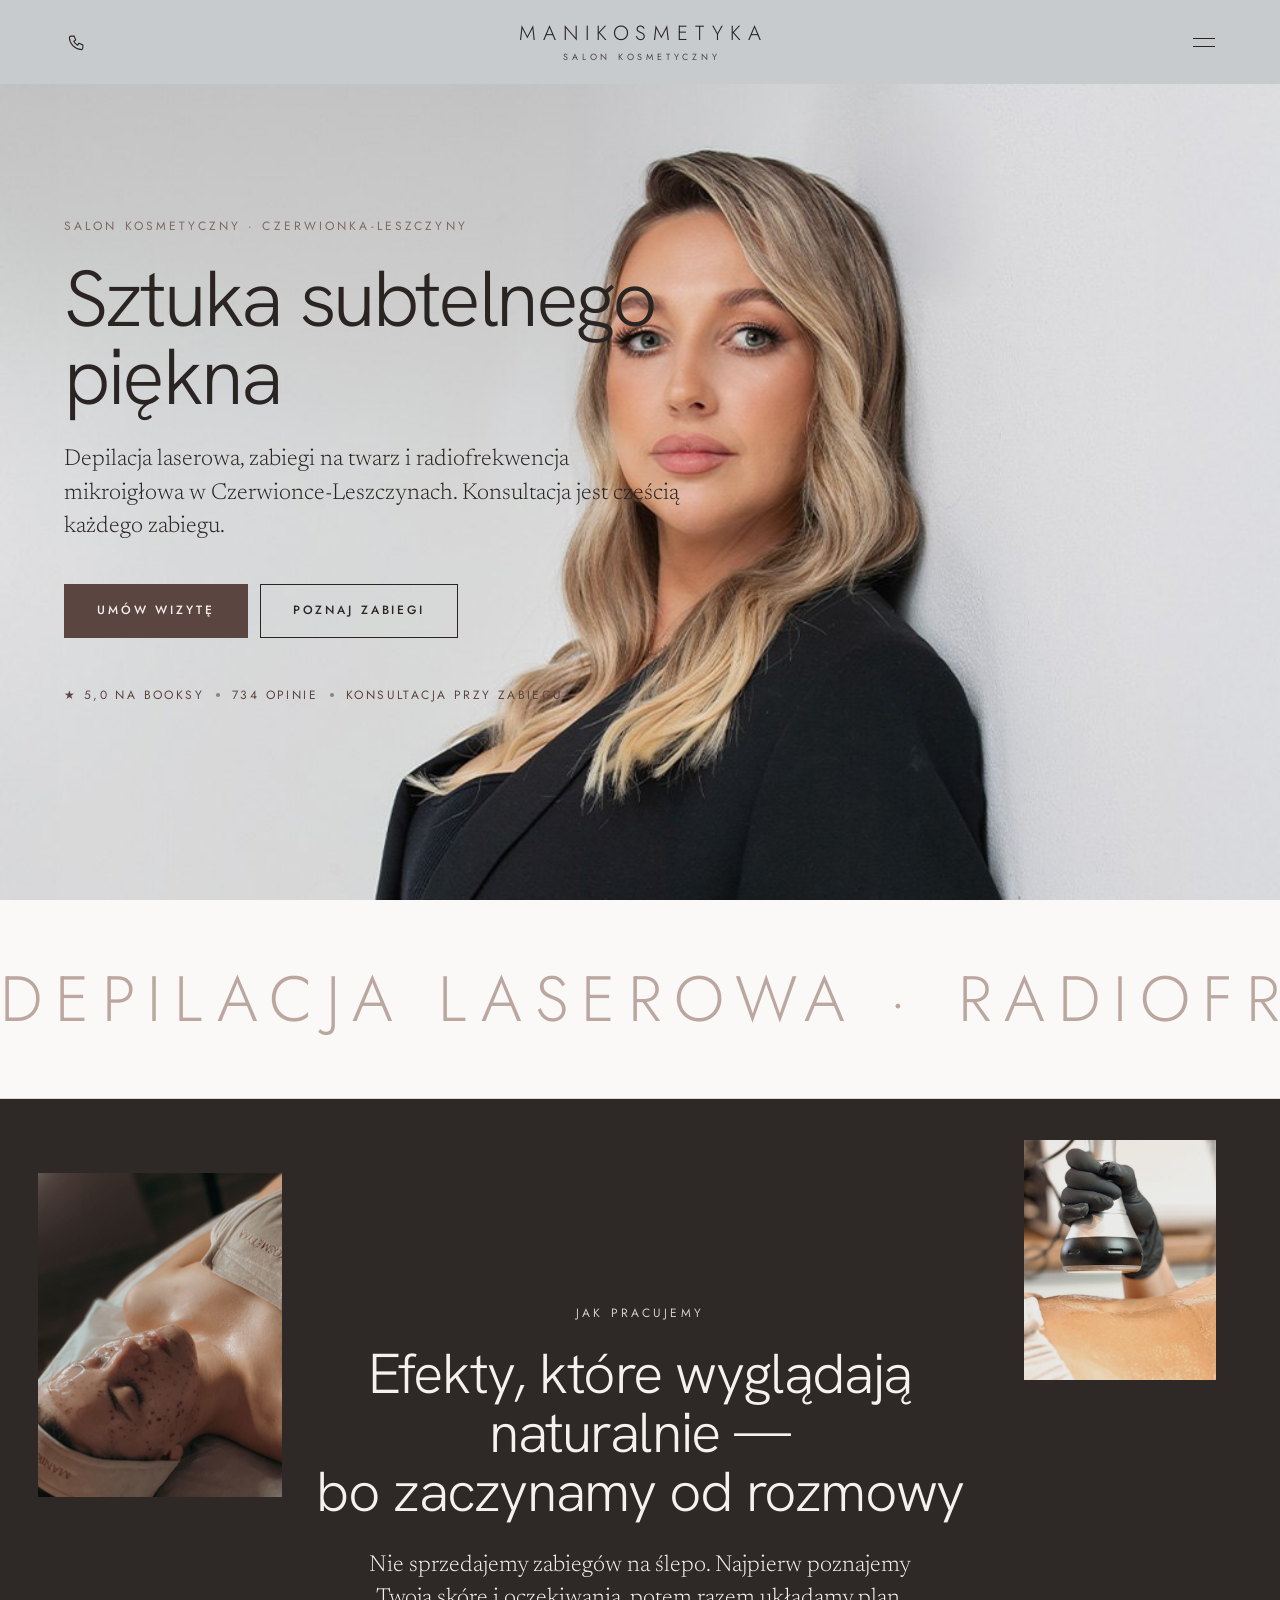
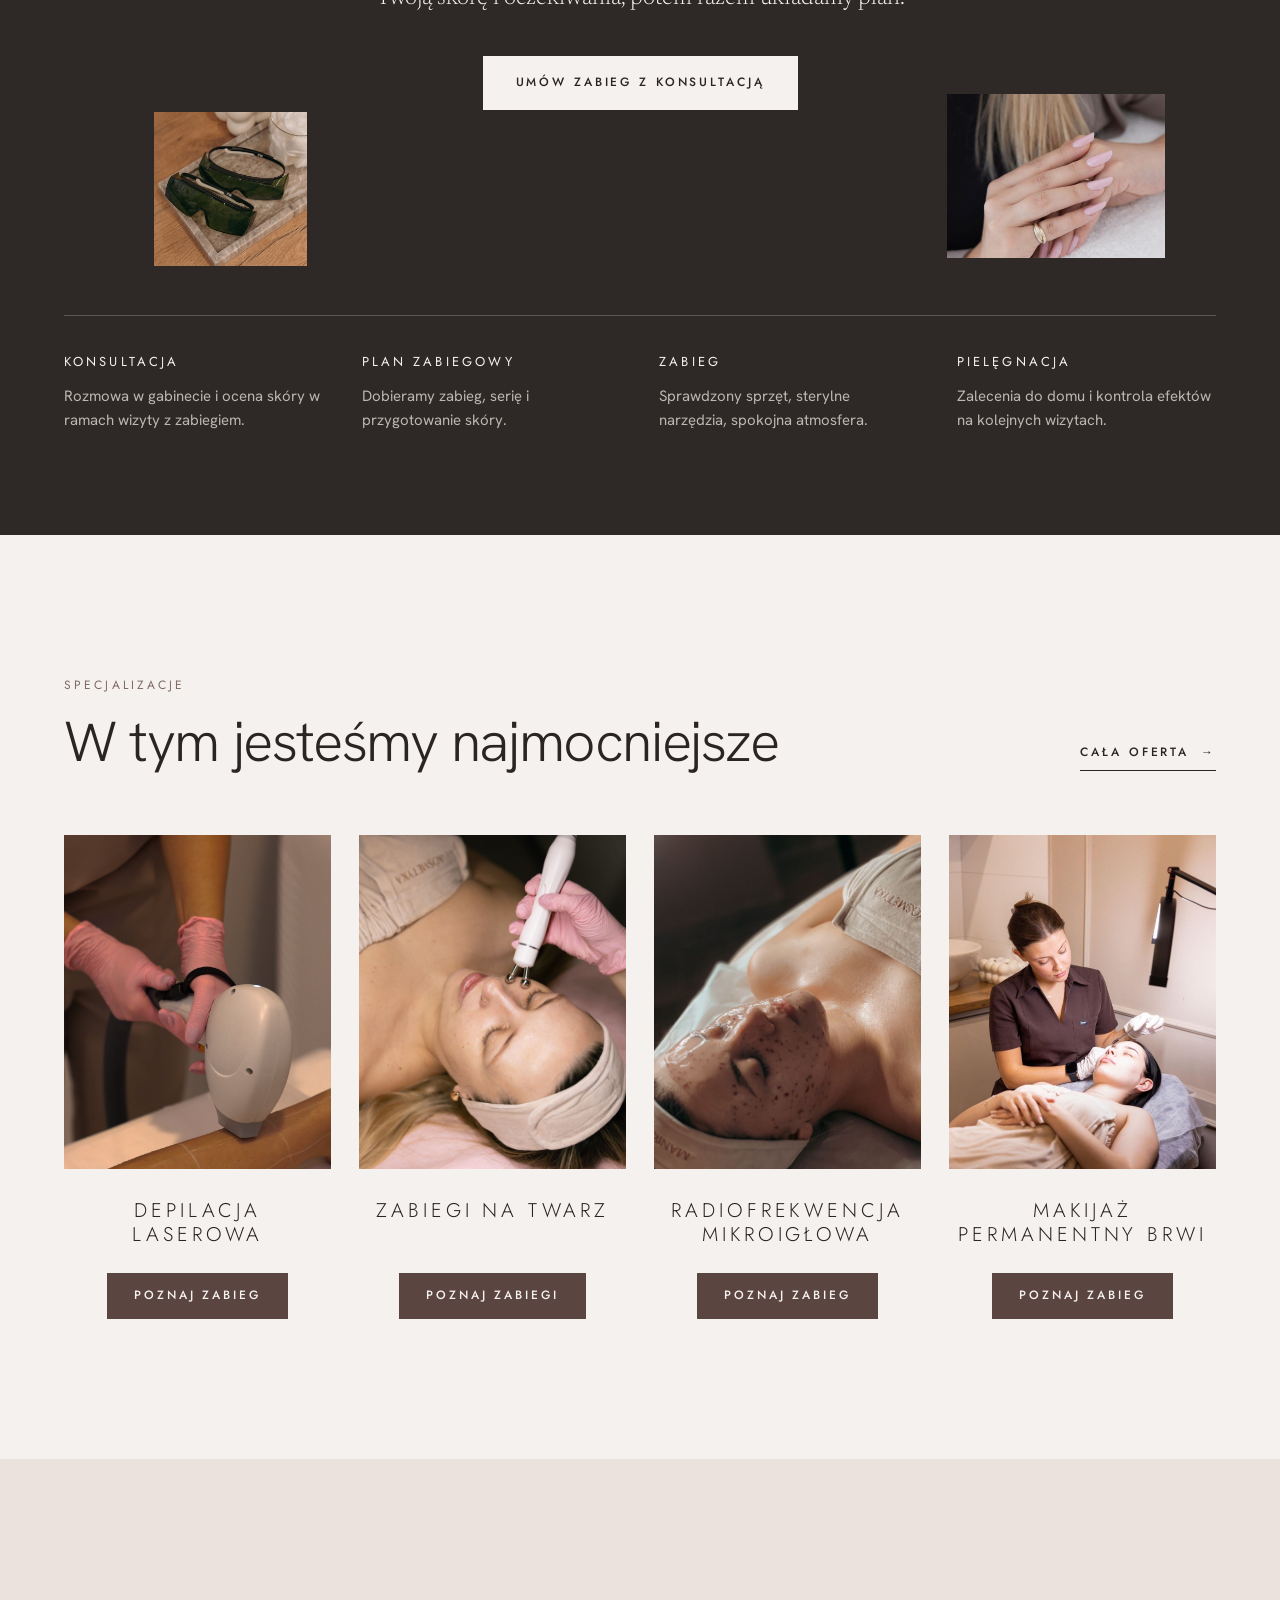
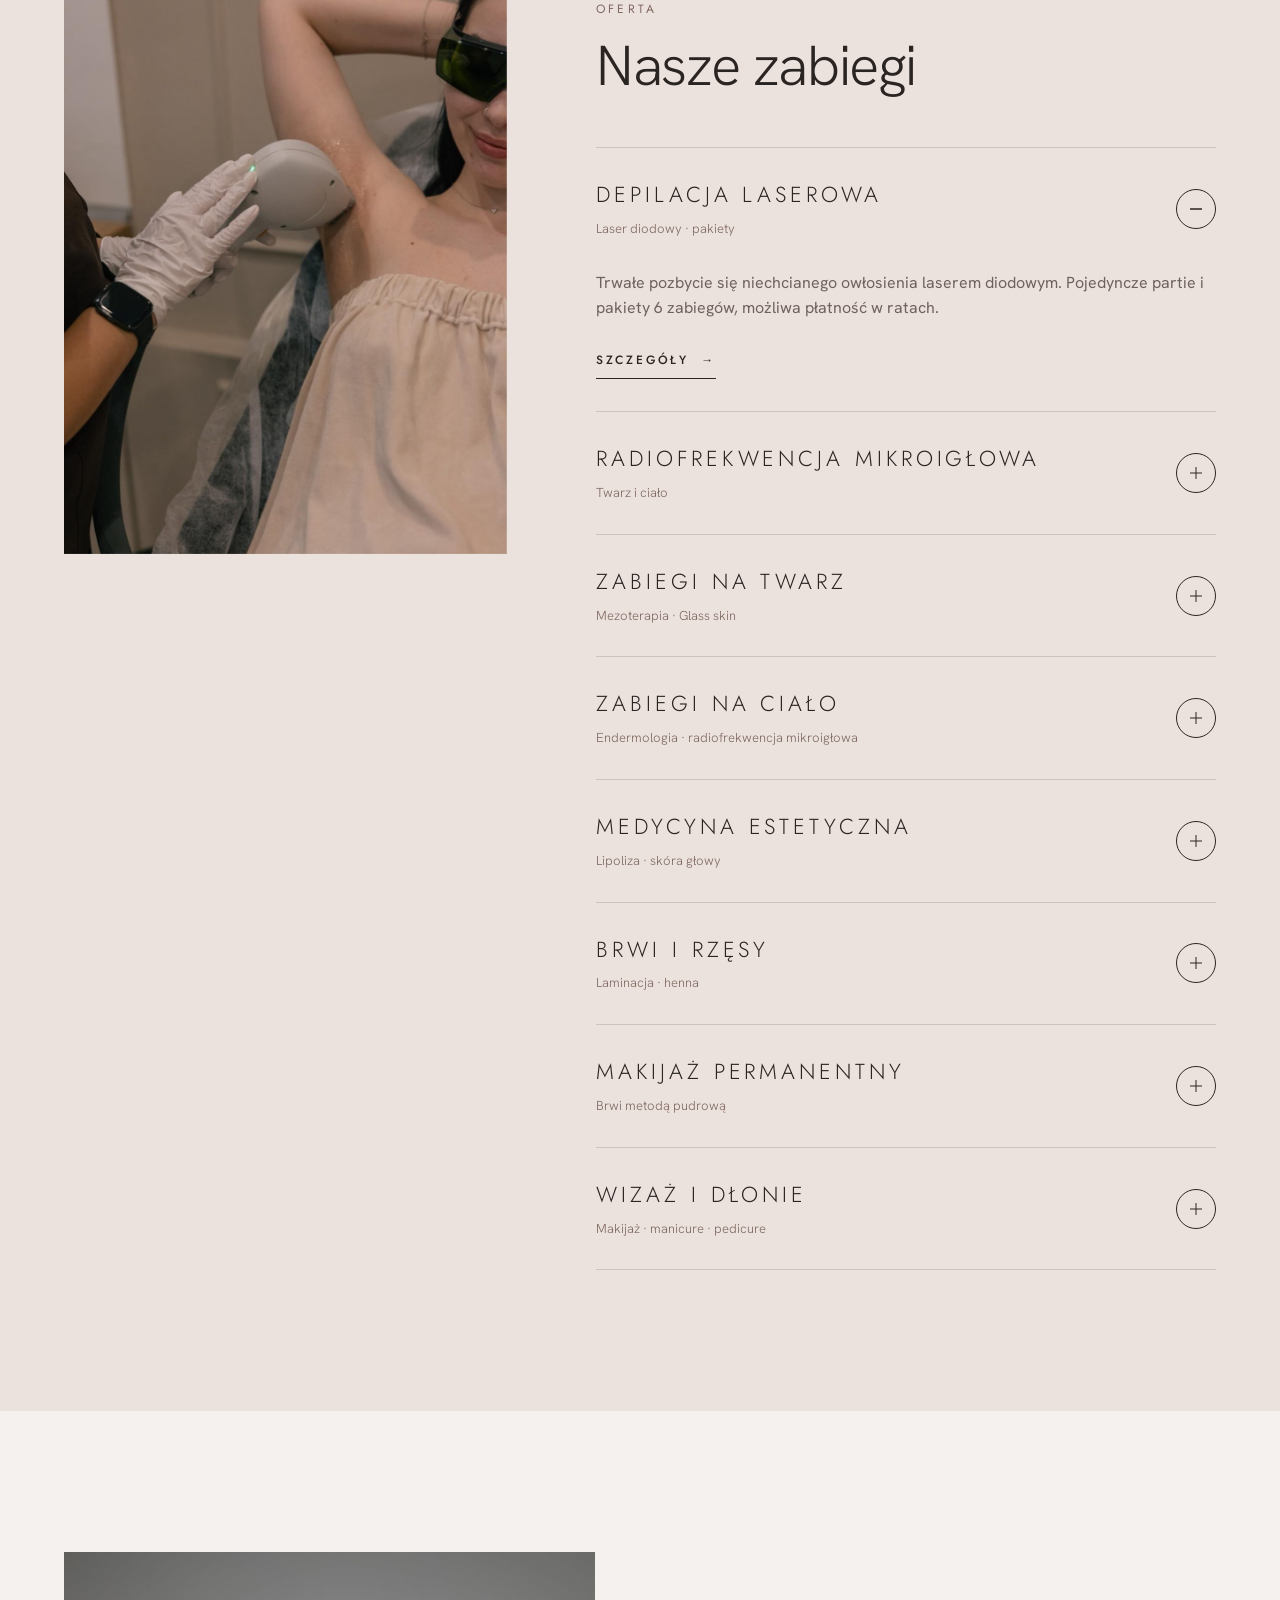
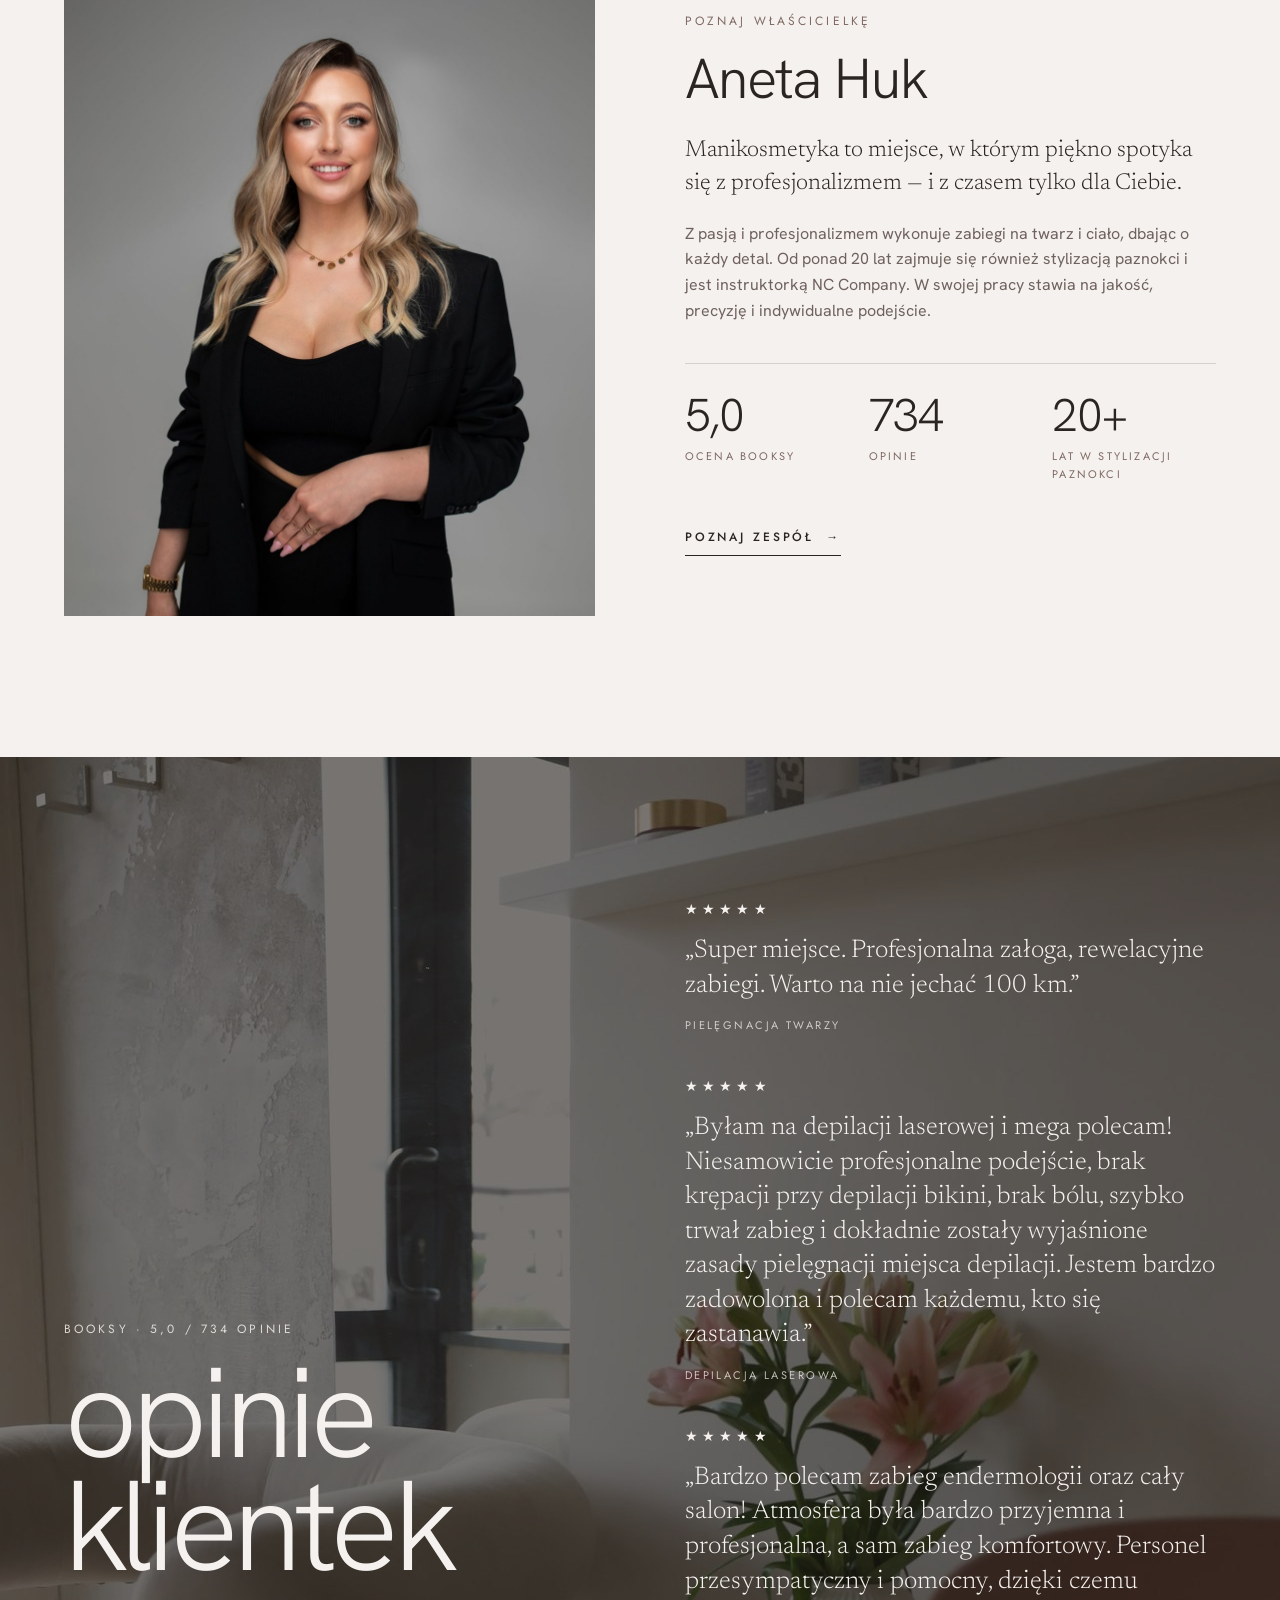
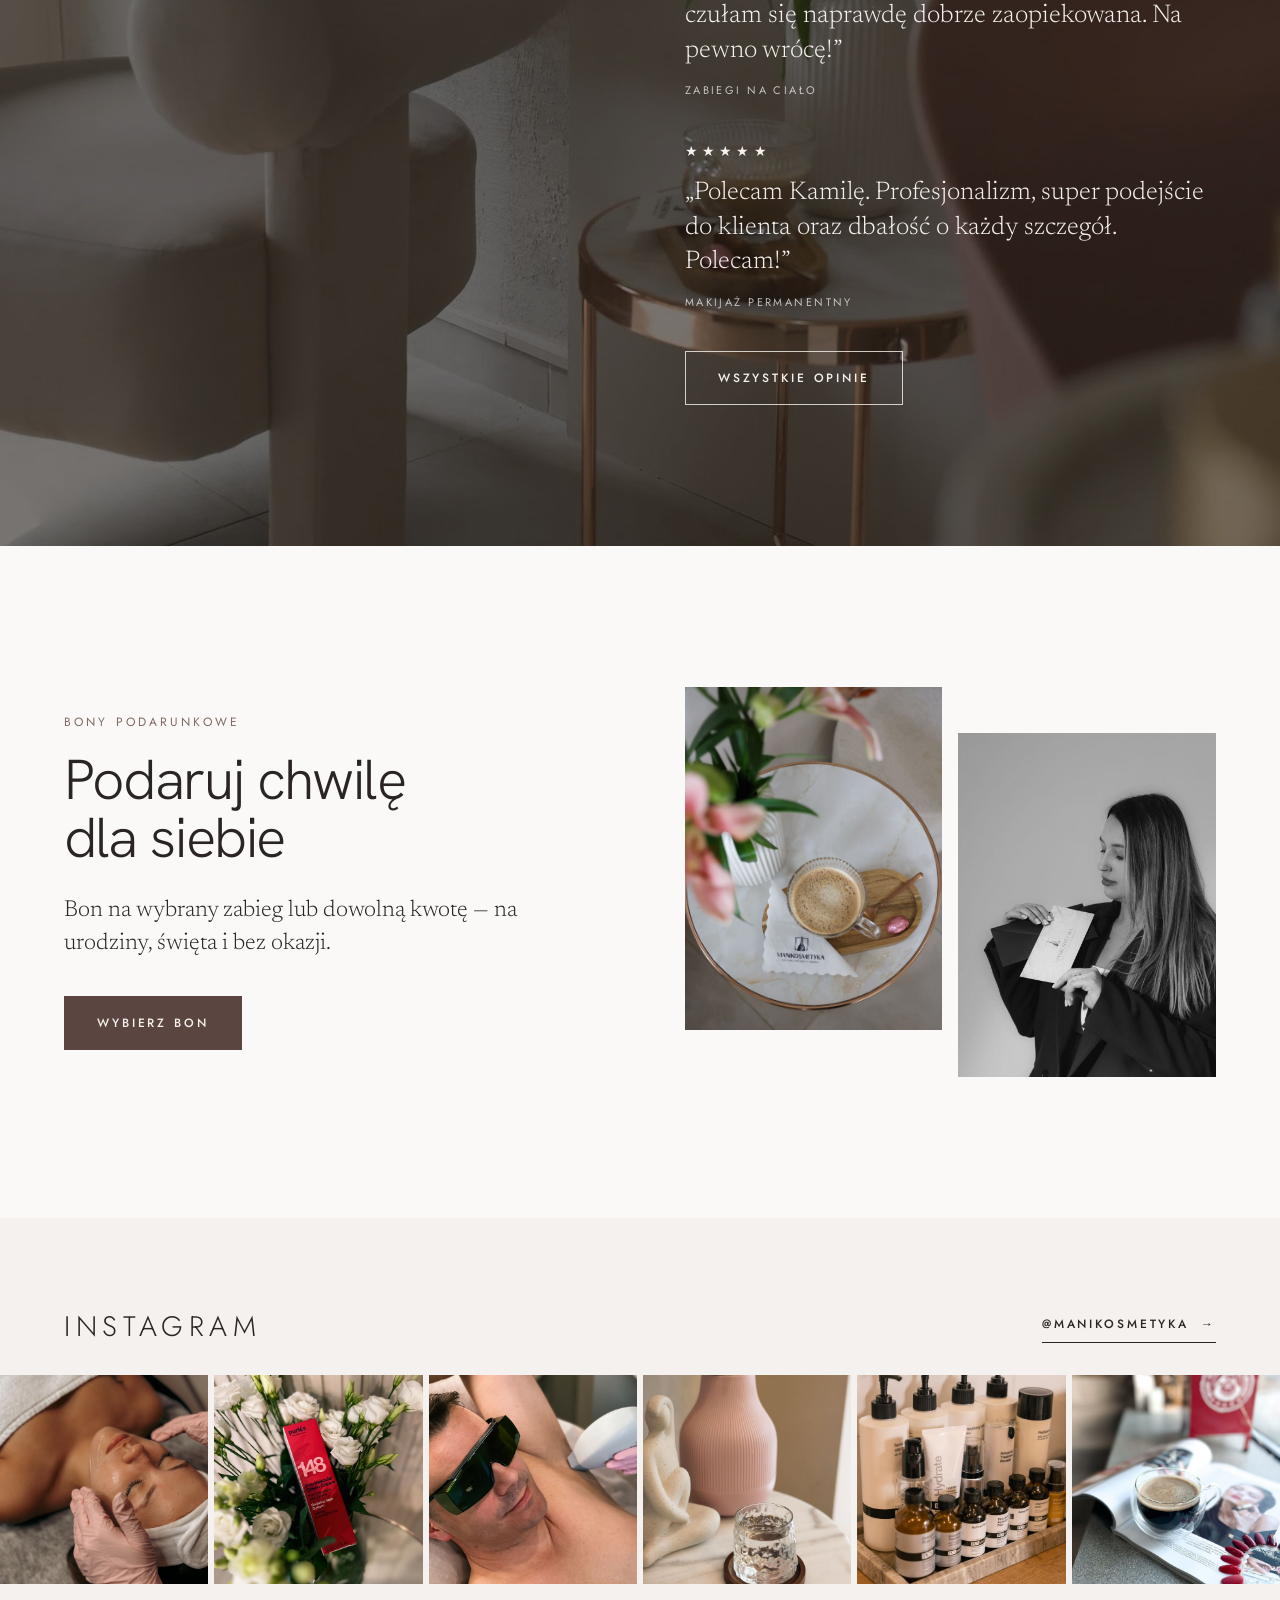
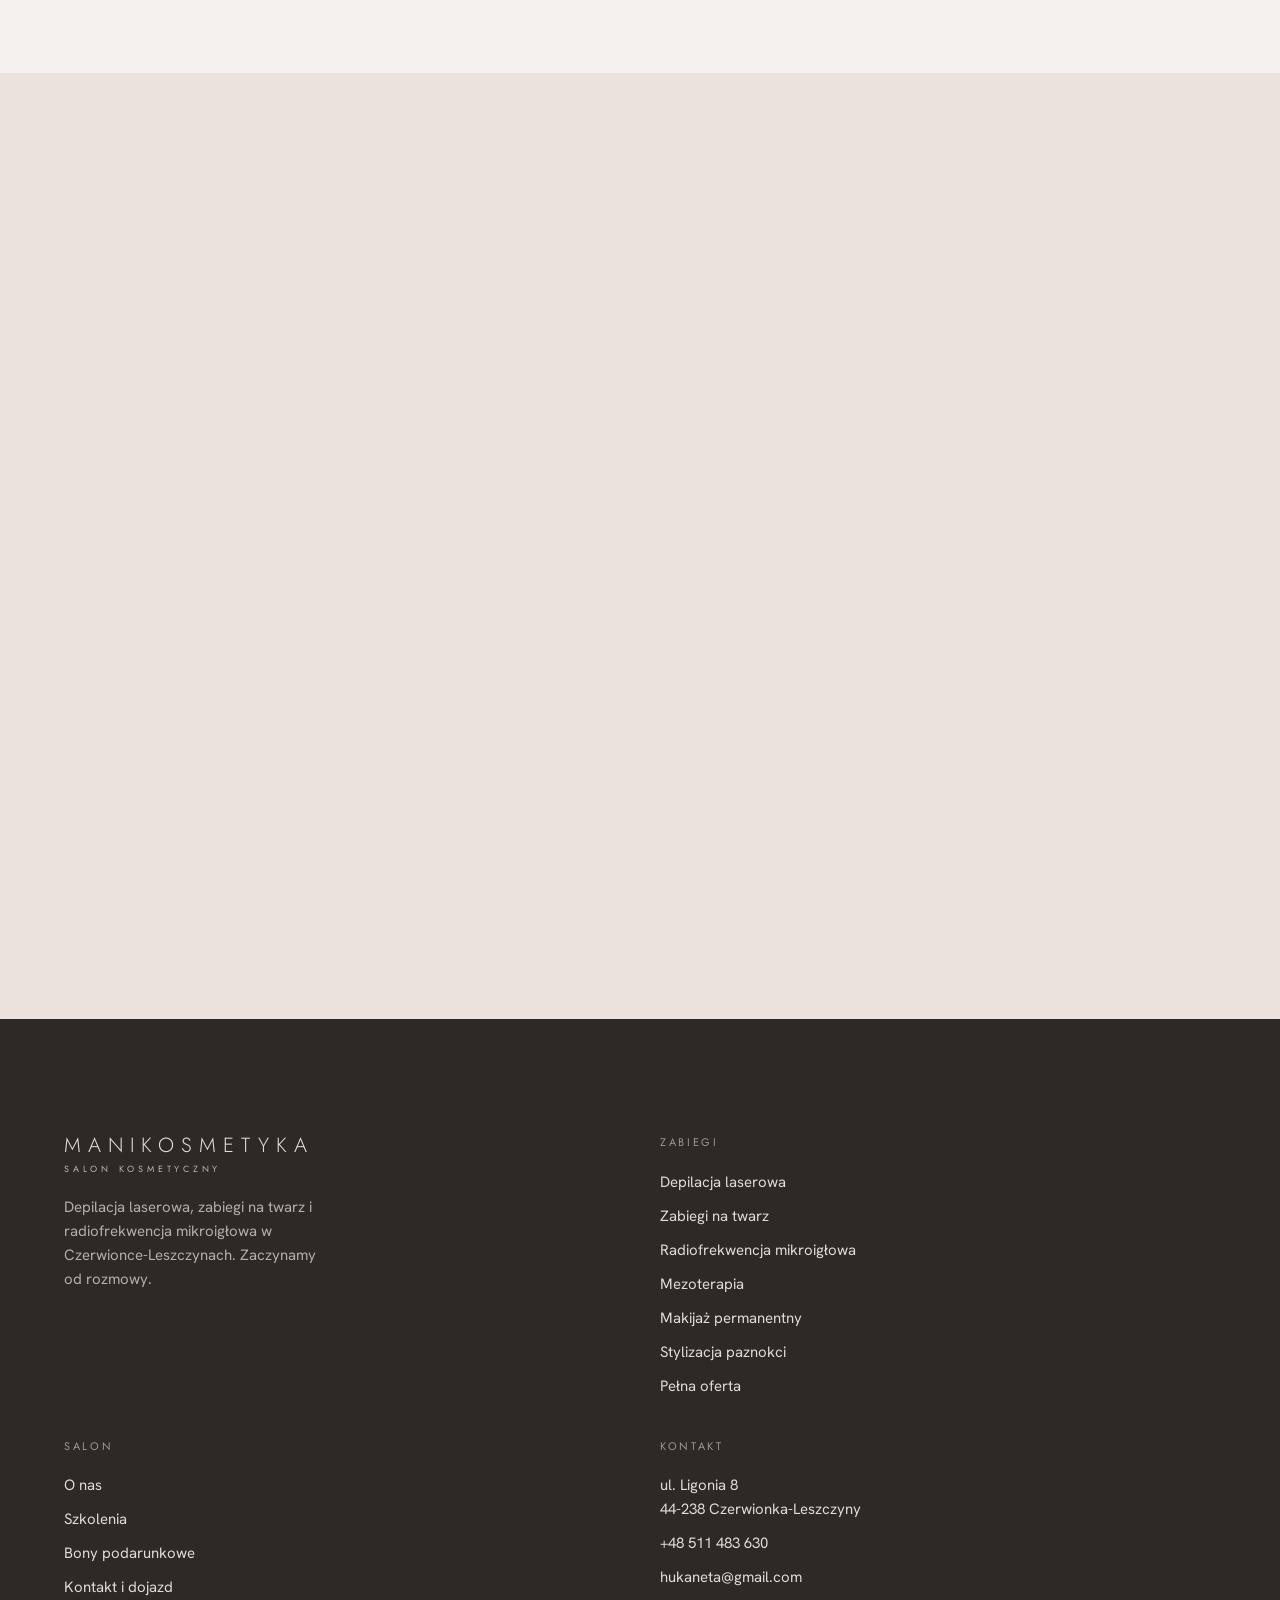
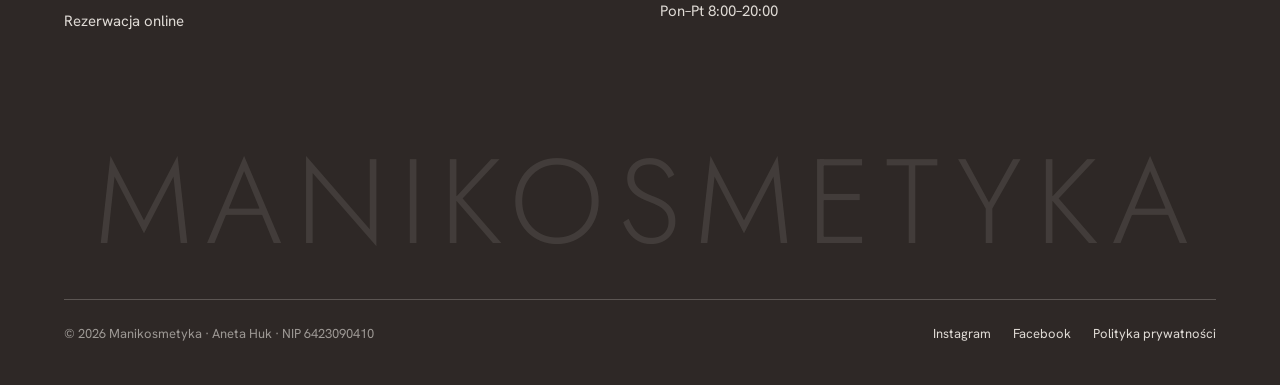
==== commit 9ff99848: "Dodaj favicon i apple-touch-icon Co-Authored-By: Claude Sonnet 5.5 <noreply@anthropic.com> Claude-Se" ====
--- a/index.html
+++ b/index.html
@@ -6,6 +6,8 @@
 <title>Manikosmetyka — salon kosmetyczny w Czerwionce-Leszczynach</title>
 <meta name="description" content="Salon kosmetyczny w Czerwionce-Leszczynach: depilacja laserowa, zabiegi na twarz, radiofrekwencja mikroigłowa. Konsultacja przy każdym zabiegu.">
 <meta name="theme-color" content="#F8F4EE">
+<link rel="icon" type="image/png" sizes="48x48" href="img/favicon-48.png">
+<link rel="apple-touch-icon" href="img/apple-touch-icon.png">
 <link rel="preload" href="fonts/hanken-grotesk-latin-300-normal.woff2" as="font" type="font/woff2" crossorigin>
 <link rel="stylesheet" href="fonts.css">
 <link rel="stylesheet" href="style.css">
--- a/style.css
+++ b/style.css
@@ -468,6 +468,16 @@
   .btns .btn { width: 100%; }
   .center .btns { align-items: stretch; }
   .page-hero { min-height: 72svh; }
+  /* Nagłówki z pionowym zdjęciem: zdjęcie u góry, tekst pod spodem (jak na stronie głównej) */
+  .page-hero.hero-portrait { display: block; min-height: 0; background: #F0EBE7; color: var(--ink); }
+  .page-hero.hero-portrait .hero-bg { position: relative; inset: auto; display: block; width: 100%; height: auto; aspect-ratio: 1000 / 1156; max-height: 88svh; object-fit: cover; object-position: 50% 0; -webkit-mask-image: linear-gradient(180deg, #000 78%, transparent 100%); mask-image: linear-gradient(180deg, #000 78%, transparent 100%); }
+  .page-hero.hero-portrait::after { background: linear-gradient(180deg, rgba(36, 29, 25, .6) 0, rgba(36, 29, 25, 0) 120px); }
+  .page-hero.hero-portrait .hero-in { padding-top: 0; margin-top: -72px; padding-bottom: 56px; }
+  .page-hero.hero-portrait .crumbs { color: var(--muted); }
+  .page-hero.hero-portrait .lead { color: var(--muted); }
+  .page-hero.hero-portrait .btn-light { background: var(--mocha); color: var(--cream); }
+  .page-hero.hero-portrait .btn-ghost { border-color: var(--ink); color: var(--ink); }
+  .page-hero.hero-portrait .btn-ghost:hover { background: var(--ink); color: var(--cream); }
   .hide-m { display: none; }
   .h2 { font-size: clamp(32px, 9.4vw, 44px); }
   .grid-2 { grid-template-columns: 1fr; }
